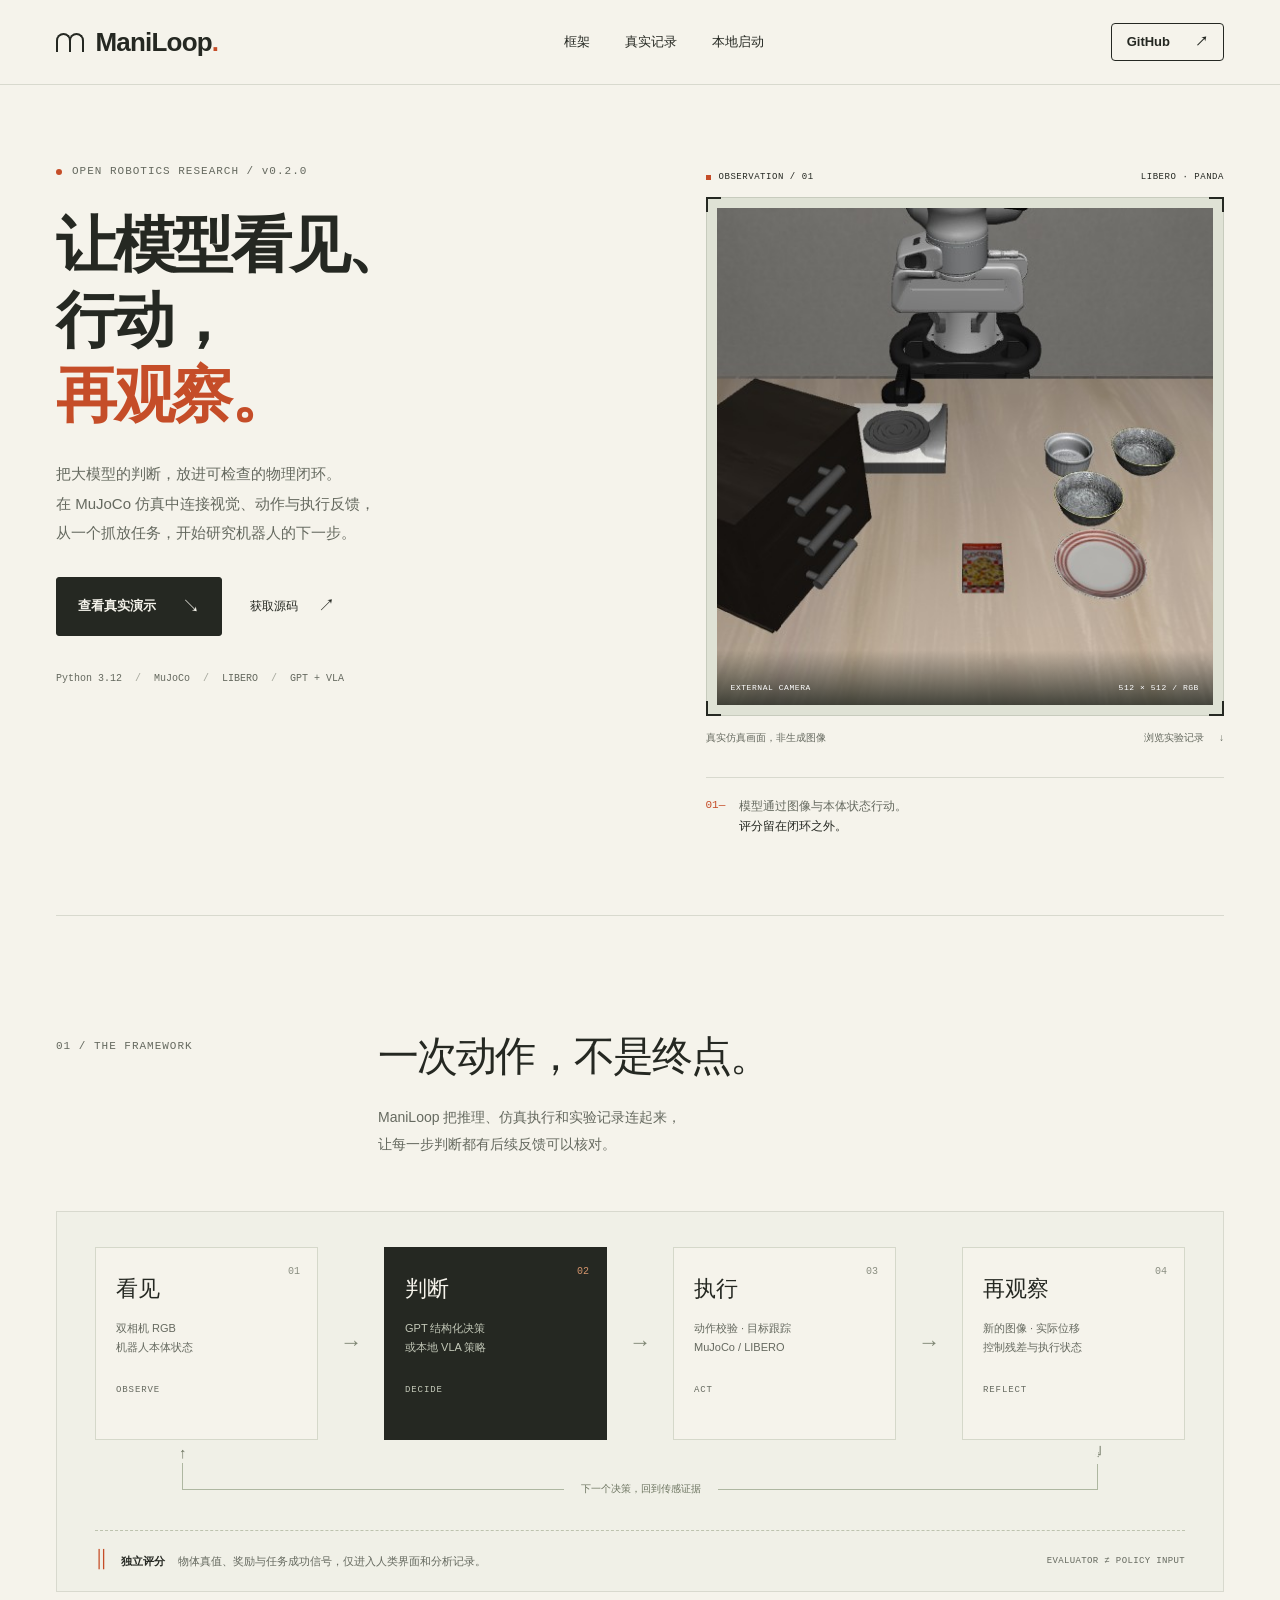
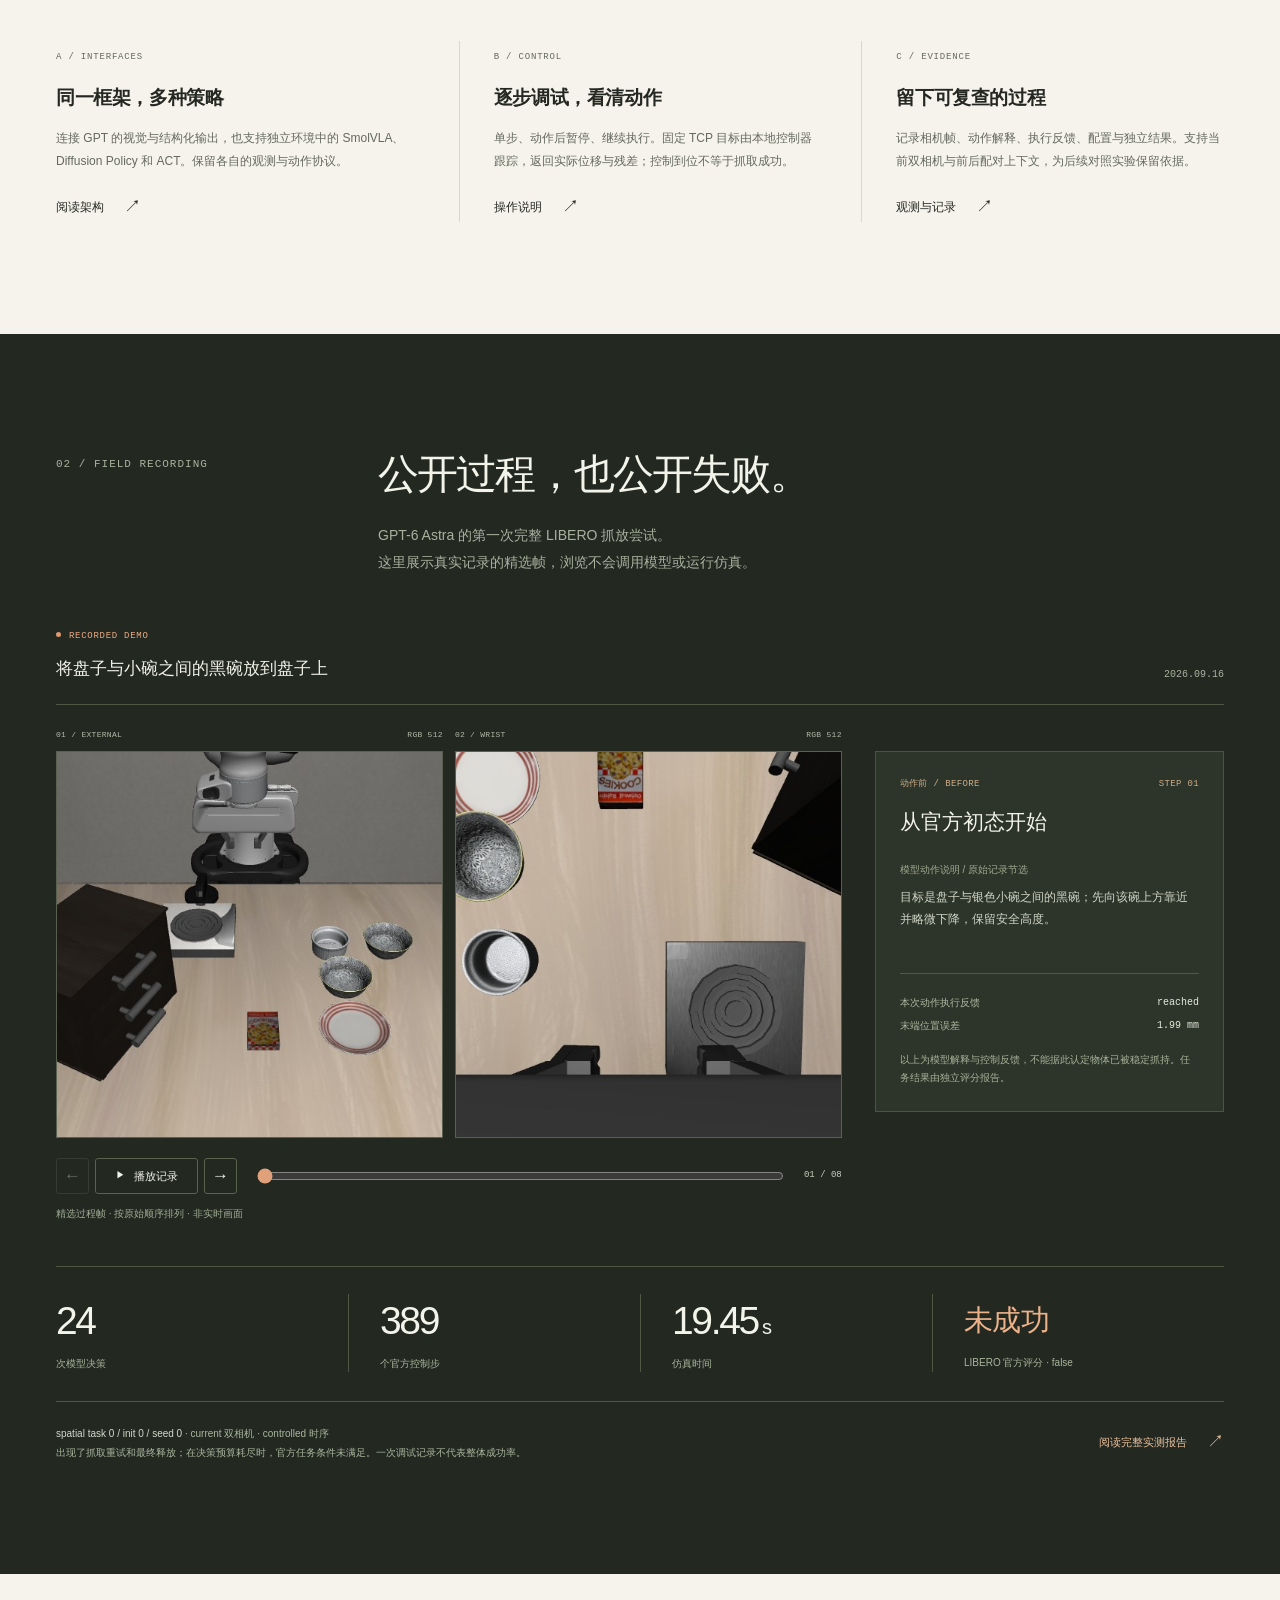
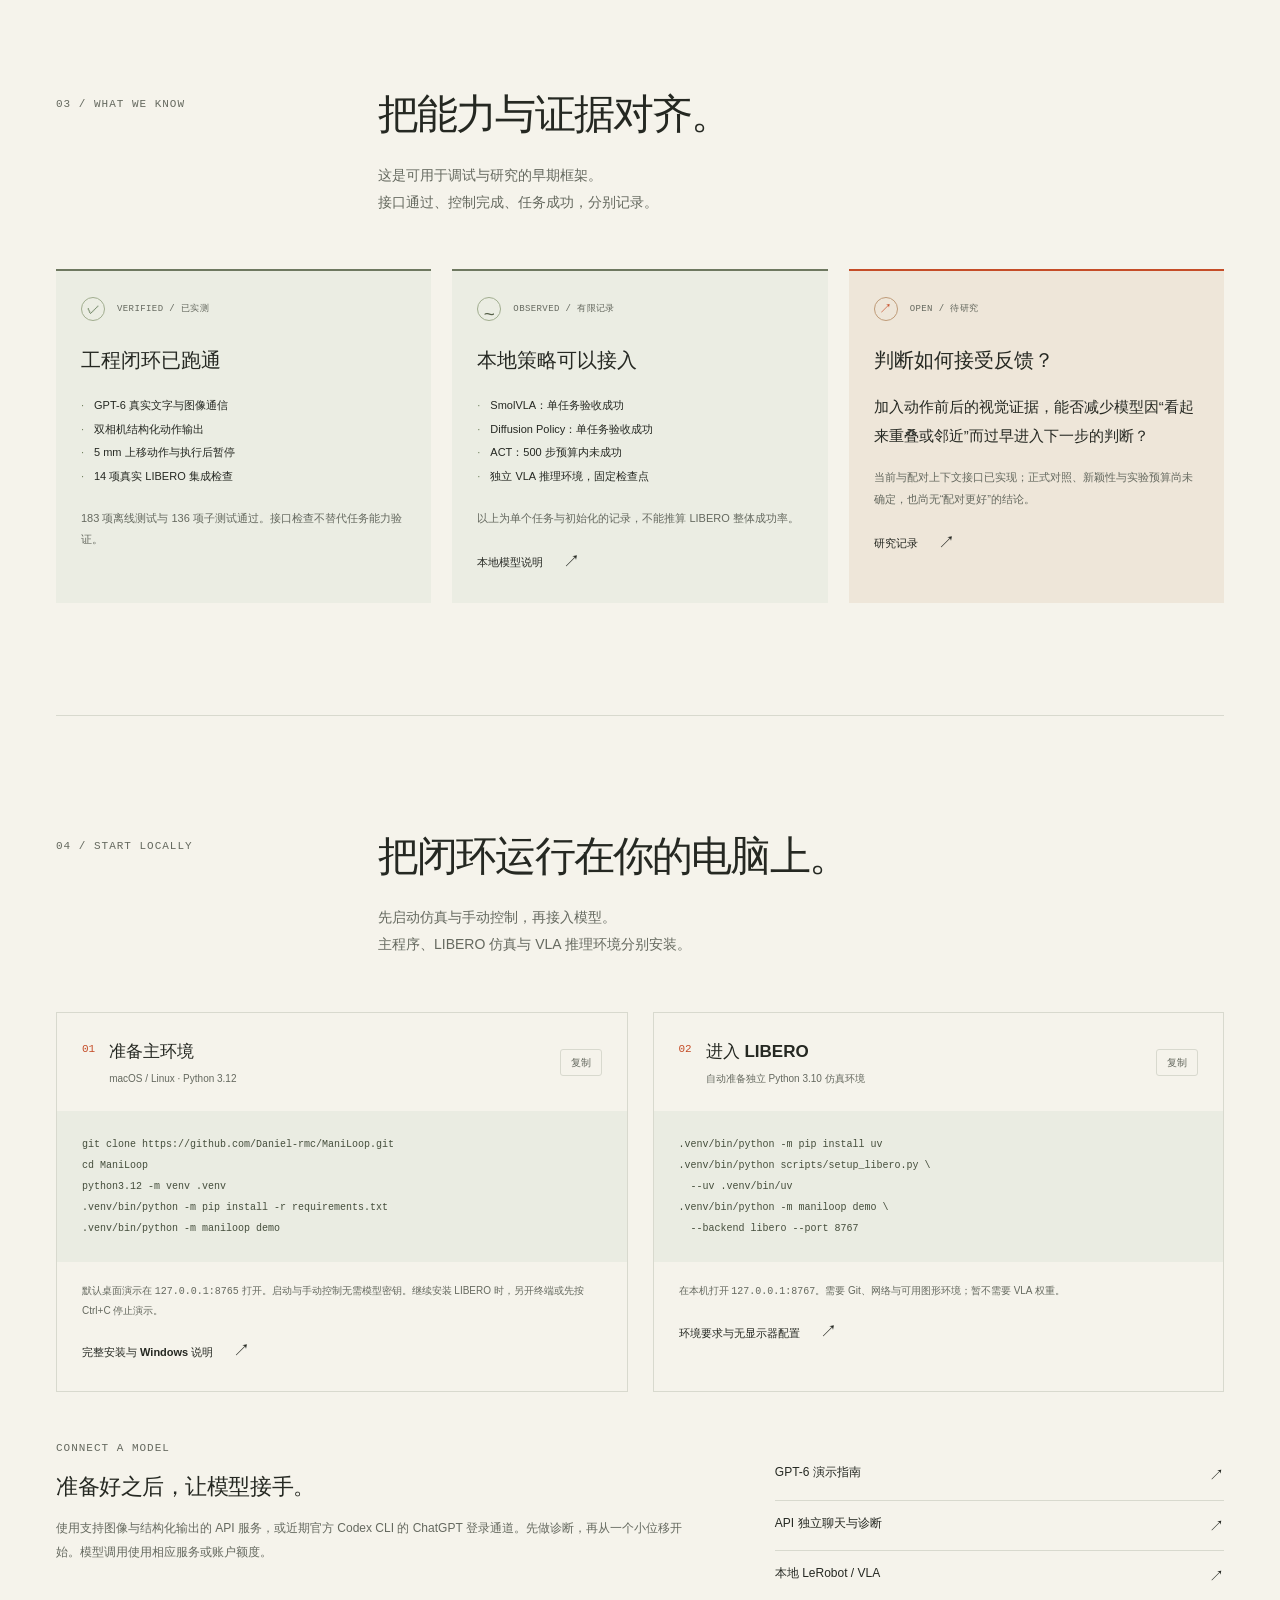
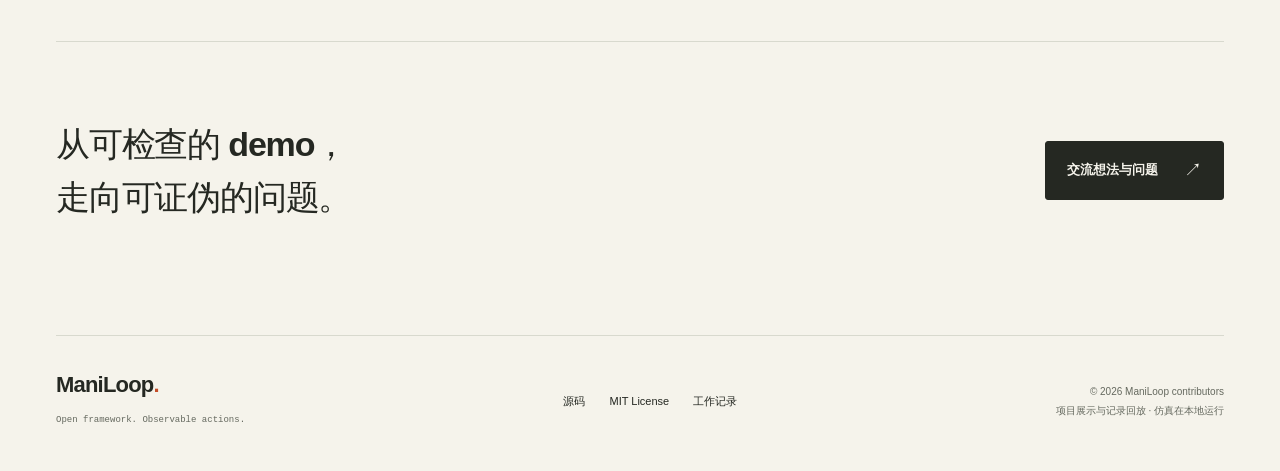
==== site/index.html @ ff218756 "docs: publish ManiLoop project showcase with real demo replay" ====
<!doctype html>
<html lang="zh-CN">
<head>
  <meta charset="utf-8">
  <meta name="viewport" content="width=device-width, initial-scale=1">
  <meta name="theme-color" content="#f5f3eb">
  <meta name="description" content="ManiLoop 是一个开放的机器人仿真研究框架。让 GPT 与本地 VLA 读取相机和本体反馈，在 MuJoCo / LIBERO 中执行动作，保留可回看的实验记录与独立评分。">
  <meta property="og:title" content="ManiLoop — 让模型看见、行动，再观察。">
  <meta property="og:description" content="GPT + VLA · MuJoCo + LIBERO。一个开放、可检查、保留失败记录的机器人操作研究框架。">
  <meta property="og:type" content="website">
  <meta property="og:url" content="https://daniel-rmc.github.io/ManiLoop/">
  <title>ManiLoop — 让模型看见、行动，再观察。</title>
  <link rel="icon" href="assets/favicon.svg" type="image/svg+xml">
  <link rel="stylesheet" href="styles.css">
  <script src="app.js" defer></script>
</head>
<body>
  <a class="skip-link" href="#main">跳至正文</a>
  <header class="site-header">
    <div class="header-inner">
      <a class="wordmark" href="#" aria-label="ManiLoop 首页"><span class="brand-symbol" aria-hidden="true"><i></i><i></i></span>ManiLoop<span class="wordmark-period">.</span></a>
      <nav aria-label="主导航"><a href="#framework">框架</a><a href="#demo">真实记录</a><a href="#start">本地启动</a></nav>
      <a class="header-source" href="https://github.com/Daniel-rmc/ManiLoop">GitHub <span aria-hidden="true">↗</span></a>
    </div>
  </header>
  <main id="main">
    <section class="hero page-width" aria-labelledby="hero-title">
      <div class="hero-copy">
        <div class="eyebrow"><span class="status-dot" aria-hidden="true"></span> OPEN ROBOTICS RESEARCH / v0.2.0</div>
        <h1 id="hero-title">让模型看见、<br>行动，<br><span class="accent">再观察。</span></h1>
        <p class="hero-description">把大模型的判断，放进可检查的物理闭环。<br class="desktop-break">在 MuJoCo 仿真中连接视觉、动作与执行反馈，<br class="desktop-break">从一个抓放任务，开始研究机器人的下一步。</p>
        <div class="hero-actions"><a class="button button-dark" href="#demo">查看真实演示 <span aria-hidden="true">↘</span></a><a class="text-link" href="https://github.com/Daniel-rmc/ManiLoop">获取源码 <span aria-hidden="true">↗</span></a></div>
        <div class="tech-strip" aria-label="技术栈"><span>Python 3.12</span><span>MuJoCo</span><span>LIBERO</span><span>GPT + VLA</span></div>
      </div>
      <div class="hero-visual">
        <div class="visual-heading"><span><span class="square-marker" aria-hidden="true"></span> OBSERVATION / 01</span><span>LIBERO · PANDA</span></div>
        <div class="hero-image-frame">
          <img id="hero-image" src="assets/frames/01-external.jpg" alt="真实 LIBERO 仿真记录：Panda 机械臂与桌面上的碗、盘子" width="512" height="512" fetchpriority="high">
          <span class="image-corner corner-tl" aria-hidden="true"></span><span class="image-corner corner-tr" aria-hidden="true"></span><span class="image-corner corner-bl" aria-hidden="true"></span><span class="image-corner corner-br" aria-hidden="true"></span>
          <div class="image-overlay"><span>EXTERNAL CAMERA</span><span>512 × 512 / RGB</span></div>
        </div>
        <div class="visual-caption"><span>真实仿真画面，非生成图像</span><a href="#demo">浏览实验记录 <span aria-hidden="true">↓</span></a></div>
        <div class="hero-note"><span class="note-index">01—</span><p>模型通过图像与本体状态行动。<br><strong>评分留在闭环之外。</strong></p></div>
      </div>
    </section>
    <section id="framework" class="framework-section page-width section-space" aria-labelledby="framework-title">
      <div class="section-heading"><p class="eyebrow">01 / THE FRAMEWORK</p><div><h2 id="framework-title">一次动作，不是终点。</h2><p class="section-intro">ManiLoop 把推理、仿真执行和实验记录连起来，<br class="desktop-break">让每一步判断都有后续反馈可以核对。</p></div></div>
      <div class="loop-diagram" aria-label="相机与本体状态进入模型，模型返回结构化动作，本地控制器在仿真中执行，再将新的传感反馈送回模型。独立评分仅供人类分析。">
        <div class="loop-main">
          <div class="loop-node"><span class="node-number">01</span><h3>看见</h3><p>双相机 RGB<br>机器人本体状态</p><span class="node-label">OBSERVE</span></div><span class="loop-arrow" aria-hidden="true">→</span>
          <div class="loop-node loop-node-model"><span class="node-number">02</span><h3>判断</h3><p>GPT 结构化决策<br>或本地 VLA 策略</p><span class="node-label">DECIDE</span></div><span class="loop-arrow" aria-hidden="true">→</span>
          <div class="loop-node"><span class="node-number">03</span><h3>执行</h3><p>动作校验 · 目标跟踪<br>MuJoCo / LIBERO</p><span class="node-label">ACT</span></div><span class="loop-arrow" aria-hidden="true">→</span>
          <div class="loop-node"><span class="node-number">04</span><h3>再观察</h3><p>新的图像 · 实际位移<br>控制残差与执行状态</p><span class="node-label">REFLECT</span></div>
        </div>
        <div class="loop-return"><span aria-hidden="true">↑</span><span>下一个决策，回到传感证据</span><span aria-hidden="true">↵</span></div>
        <div class="evaluation-boundary"><span class="boundary-mark" aria-hidden="true">∥</span><strong>独立评分</strong><span>物体真值、奖励与任务成功信号，仅进入人类界面和分析记录。</span><span class="boundary-label">EVALUATOR ≠ POLICY INPUT</span></div>
      </div>
      <div class="feature-grid">
        <article><span class="feature-index">A / INTERFACES</span><h3>同一框架，多种策略</h3><p>连接 GPT 的视觉与结构化输出，也支持独立环境中的 SmolVLA、Diffusion Policy 和 ACT。保留各自的观测与动作协议。</p><a class="text-link" href="https://github.com/Daniel-rmc/ManiLoop/blob/main/docs/ARCHITECTURE.md">阅读架构 <span aria-hidden="true">↗</span></a></article>
        <article><span class="feature-index">B / CONTROL</span><h3>逐步调试，看清动作</h3><p>单步、动作后暂停、继续执行。固定 TCP 目标由本地控制器跟踪，返回实际位移与残差；控制到位不等于抓取成功。</p><a class="text-link" href="https://github.com/Daniel-rmc/ManiLoop/blob/main/docs/GPT6_DEMO.md">操作说明 <span aria-hidden="true">↗</span></a></article>
        <article><span class="feature-index">C / EVIDENCE</span><h3>留下可复查的过程</h3><p>记录相机帧、动作解释、执行反馈、配置与独立结果。支持当前双相机与前后配对上下文，为后续对照实验保留依据。</p><a class="text-link" href="https://github.com/Daniel-rmc/ManiLoop/blob/main/docs/GPT6_DEMO.md#两种视觉上下文">观测与记录 <span aria-hidden="true">↗</span></a></article>
      </div>
    </section>
    <section id="demo" class="demo-section section-space" aria-labelledby="demo-title">
      <div class="page-width">
        <div class="section-heading"><p class="eyebrow">02 / FIELD RECORDING</p><div><h2 id="demo-title">公开过程，也公开失败。</h2><p class="section-intro">GPT-6 Astra 的第一次完整 LIBERO 抓放尝试。<br class="desktop-break">这里展示真实记录的精选帧，浏览不会调用模型或运行仿真。</p></div></div>
        <div class="record-heading"><div><span class="record-tag">RECORDED DEMO</span><h3 id="record-task">把盘子与小碗之间的黑碗放到盘子上</h3></div><span class="record-date">2026.09.16</span></div>
        <div class="record-layout">
          <div class="record-media">
            <div class="camera-grid">
              <figure><div class="camera-label"><span>01 / EXTERNAL</span><span>RGB 512</span></div><img id="external-frame" src="assets/frames/01-external.jpg" alt="精选记录：外部相机画面" width="512" height="512" loading="lazy"></figure>
              <figure><div class="camera-label"><span>02 / WRIST</span><span>RGB 512</span></div><img id="wrist-frame" src="assets/frames/01-wrist.jpg" alt="精选记录：腕部相机画面" width="512" height="512" loading="lazy"></figure>
            </div>
            <div class="playback-controls" id="playback-controls" hidden>
              <div class="playback-buttons"><button type="button" id="previous-frame" class="icon-button" aria-label="上一帧" title="上一帧">←</button><button type="button" id="play-toggle" class="play-button" aria-label="播放精选记录" aria-pressed="false"><span id="play-icon" aria-hidden="true">▶</span><span id="play-label">播放记录</span></button><button type="button" id="next-frame" class="icon-button" aria-label="下一帧" title="下一帧">→</button></div>
              <label class="visually-hidden" for="frame-slider">选择记录帧</label><input type="range" id="frame-slider" min="0" max="0" value="0" step="1" aria-valuetext="精选帧 1"><span class="frame-counter" id="frame-counter">01 / 08</span>
            </div>
            <p class="playback-note" id="playback-note">精选过程帧 · 按原始顺序排列 · 非实时画面</p>
            <noscript><p class="playback-note">启用 JavaScript 可逐帧浏览。完整结果也可在下方的实测报告中阅读。</p></noscript>
          </div>
          <aside class="record-detail" aria-label="当前记录说明">
            <div class="record-step-line"><span id="frame-stage">OBSERVATION</span><span id="frame-step">STEP 01</span></div>
            <h4 id="frame-title">从观察开始</h4>
            <p class="detail-label">模型动作说明 / 原始记录节选</p><p class="frame-explanation" id="frame-explanation">正在载入公开的演示记录。</p>
            <div class="feedback-block"><div><span>本次动作执行反馈</span><strong id="frame-status">—</strong></div><div><span>末端位置误差</span><strong id="frame-error">—</strong></div></div>
            <p class="detail-caveat">以上为模型解释与控制反馈，不能据此认定物体已被稳定抓持。任务结果由独立评分报告。</p>
          </aside>
        </div>
        <div class="run-metrics" aria-label="这一次运行的独立结果"><div><strong>24</strong><span>次模型决策</span></div><div><strong>389</strong><span>个官方控制步</span></div><div><strong>19.45<small>s</small></strong><span>仿真时间</span></div><div class="metric-result"><strong>未成功</strong><span>LIBERO 官方评分 · false</span></div></div>
        <div class="result-context"><p><strong>spatial task 0 / init 0 / seed 0</strong> · current 双相机 · controlled 时序<br>出现了抓取重试和最终释放；在决策预算耗尽时，官方任务条件未满足。一次调试记录不代表整体成功率。</p><a class="text-link" href="https://github.com/Daniel-rmc/ManiLoop/blob/main/docs/research/2026-09-16-gpt6-demo-first-run.md">阅读完整实测报告 <span aria-hidden="true">↗</span></a></div>
      </div>
    </section>
    <section class="evidence-section page-width section-space" aria-labelledby="evidence-title">
      <div class="section-heading"><p class="eyebrow">03 / WHAT WE KNOW</p><div><h2 id="evidence-title">把能力与证据对齐。</h2><p class="section-intro">这是可用于调试与研究的早期框架。<br class="desktop-break">接口通过、控制完成、任务成功，分别记录。</p></div></div>
      <div class="evidence-grid">
        <article class="evidence-card"><div class="evidence-top"><span class="evidence-mark" aria-hidden="true">✓</span><span class="eyebrow">VERIFIED / 已实测</span></div><h3>工程闭环已跑通</h3><ul><li>GPT-6 真实文字与图像通信</li><li>双相机结构化动作输出</li><li>5 mm 上移动作与执行后暂停</li><li>14 项真实 LIBERO 集成检查</li></ul><p>183 项离线测试与 136 项子测试通过。接口检查不替代任务能力验证。</p></article>
        <article class="evidence-card"><div class="evidence-top"><span class="evidence-mark evidence-mark-neutral" aria-hidden="true">~</span><span class="eyebrow">OBSERVED / 有限记录</span></div><h3>本地策略可以接入</h3><ul><li>SmolVLA：单任务验收成功</li><li>Diffusion Policy：单任务验收成功</li><li>ACT：500 步预算内未成功</li><li>独立 VLA 推理环境，固定检查点</li></ul><p>以上为单个任务与初始化的记录，不能推算 LIBERO 整体成功率。</p><a class="text-link" href="https://github.com/Daniel-rmc/ManiLoop/blob/main/docs/VLA.md">本地模型说明 <span aria-hidden="true">↗</span></a></article>
        <article class="evidence-card evidence-card-open"><div class="evidence-top"><span class="evidence-mark evidence-mark-open" aria-hidden="true">↗</span><span class="eyebrow">OPEN / 待研究</span></div><h3>判断如何接受反馈？</h3><p class="research-question">加入动作前后的视觉证据，能否减少模型因“看起来重叠或邻近”而过早进入下一步的判断？</p><p>当前与配对上下文接口已实现；正式对照、新颖性与实验预算尚未确定，也尚无“配对更好”的结论。</p><a class="text-link" href="https://github.com/Daniel-rmc/ManiLoop/blob/main/docs/research/README.md">研究记录 <span aria-hidden="true">↗</span></a></article>
      </div>
    </section>
    <section id="start" class="start-section page-width section-space" aria-labelledby="start-title">
      <div class="section-heading"><p class="eyebrow">04 / START LOCALLY</p><div><h2 id="start-title">把闭环运行在你的电脑上。</h2><p class="section-intro">先启动仿真与手动控制，再接入模型。<br class="desktop-break">主程序、LIBERO 仿真与 VLA 推理环境分别安装。</p></div></div>
      <div class="install-grid">
        <article class="install-card"><div class="install-heading"><span class="install-number">01</span><div><h3>准备主环境</h3><p>macOS / Linux · Python 3.12</p></div><button class="copy-button" type="button" data-copy="install-main" aria-label="复制主环境安装命令">复制</button></div><pre><code id="install-main">git clone https://github.com/Daniel-rmc/ManiLoop.git
cd ManiLoop
python3.12 -m venv .venv
.venv/bin/python -m pip install -r requirements.txt
.venv/bin/python -m maniloop demo</code></pre><p class="install-note">默认桌面演示在 <code>127.0.0.1:8765</code> 打开。启动与手动控制无需模型密钥。继续安装 LIBERO 时，另开终端或先按 Ctrl+C 停止演示。</p><a class="text-link" href="https://github.com/Daniel-rmc/ManiLoop#2-从零启动">完整安装与 Windows 说明 <span aria-hidden="true">↗</span></a></article>
        <article class="install-card"><div class="install-heading"><span class="install-number">02</span><div><h3>进入 LIBERO</h3><p>自动准备独立 Python 3.10 仿真环境</p></div><button class="copy-button" type="button" data-copy="install-libero" aria-label="复制 LIBERO 安装命令">复制</button></div><pre><code id="install-libero">.venv/bin/python -m pip install uv
.venv/bin/python scripts/setup_libero.py \
  --uv .venv/bin/uv
.venv/bin/python -m maniloop demo \
  --backend libero --port 8767</code></pre><p class="install-note">在本机打开 <code>127.0.0.1:8767</code>。需要 Git、网络与可用图形环境；暂不需要 VLA 权重。</p><a class="text-link" href="https://github.com/Daniel-rmc/ManiLoop/blob/main/docs/LIBERO.md">环境要求与无显示器配置 <span aria-hidden="true">↗</span></a></article>
      </div>
      <div class="model-start"><div class="model-start-copy"><span class="eyebrow">CONNECT A MODEL</span><h3>准备好之后，让模型接手。</h3><p>使用支持图像与结构化输出的 API 服务，或近期官方 Codex CLI 的 ChatGPT 登录通道。先做诊断，再从一个小位移开始。模型调用使用相应服务或账户额度。</p></div><div class="model-start-links"><a href="https://github.com/Daniel-rmc/ManiLoop/blob/main/docs/GPT6_DEMO.md">GPT-6 演示指南 <span aria-hidden="true">↗</span></a><a href="https://github.com/Daniel-rmc/ManiLoop/blob/main/docs/API_CHAT.md">API 独立聊天与诊断 <span aria-hidden="true">↗</span></a><a href="https://github.com/Daniel-rmc/ManiLoop/blob/main/docs/VLA.md">本地 LeRobot / VLA <span aria-hidden="true">↗</span></a></div></div>
      <div class="project-invitation"><p>从可检查的 demo，<br>走向可证伪的问题。</p><a class="button button-dark" href="https://github.com/Daniel-rmc/ManiLoop/issues">交流想法与问题 <span aria-hidden="true">↗</span></a></div>
    </section>
  </main>
  <footer class="site-footer page-width"><div><a class="wordmark" href="#">ManiLoop<span class="wordmark-period">.</span></a><p>Open framework. Observable actions.</p></div><div class="footer-links"><a href="https://github.com/Daniel-rmc/ManiLoop">源码</a><a href="https://github.com/Daniel-rmc/ManiLoop/blob/main/LICENSE">MIT License</a><a href="https://github.com/Daniel-rmc/ManiLoop/blob/main/docs/worknotes/worknote.md">工作记录</a></div><p class="footer-note">© 2026 ManiLoop contributors<br>项目展示与记录回放 · 仿真在本地运行</p></footer>
  <div id="copy-status" class="visually-hidden" role="status" aria-live="polite"></div>
</body>
</html>
---- site/styles.css ----
:root {
  --paper: #f5f3eb;
  --ink: #252822;
  --muted: #65695f;
  --line: #d8d9ce;
  --accent: #c54d28;
  --soft: #ebece2;
  --dark: #232821;
  --light-ink: #f2f3e9;
  --mono: "SFMono-Regular", Consolas, "Liberation Mono", monospace;
}
* { box-sizing: border-box; }
html { scroll-behavior: smooth; scroll-padding-top: 105px; }
body { margin: 0; background: var(--paper); color: var(--ink); font: 15px/1.7 -apple-system, BlinkMacSystemFont, "Segoe UI", "PingFang SC", "Hiragino Sans GB", "Microsoft YaHei", sans-serif; -webkit-font-smoothing: antialiased; }
button, input { font: inherit; }
button, a { -webkit-tap-highlight-color: transparent; }
button { cursor: pointer; }
a { color: inherit; text-decoration: none; }
a:hover { color: var(--accent); }
button:focus-visible, a:focus-visible, input:focus-visible { outline: 3px solid var(--accent); outline-offset: 5px; }
::selection { background: #f1b693; color: #242722; }
h1, h2, h3, h4, p, figure { margin: 0; }
button[disabled] { cursor: default; opacity: .35; }
[hidden] { display: none !important; }
.page-width { width: min(1280px, calc(100% - 112px)); margin-inline: auto; }
.section-space { padding-block: 112px; }
.eyebrow { display: flex; align-items: center; gap: 10px; font: 11px/1.6 var(--mono); letter-spacing: .09em; color: var(--muted); }
.accent { color: var(--accent); }
.visually-hidden { position: absolute; width: 1px; height: 1px; padding: 0; margin: -1px; overflow: hidden; clip-path: inset(50%); white-space: nowrap; border: 0; }
.skip-link { position: fixed; z-index: 50; left: 20px; top: -80px; padding: 10px 20px; background: var(--ink); color: white; }
.skip-link:focus { top: 10px; }
.site-header { position: sticky; top: 0; z-index: 10; background: rgba(245, 243, 235, .96); border-bottom: 1px solid var(--line); backdrop-filter: blur(15px); }
.header-inner { width: min(1440px, calc(100% - 112px)); height: 84px; margin: auto; display: flex; align-items: center; justify-content: space-between; gap: 24px; }
.wordmark { display: inline-flex; align-items: center; font-size: 26px; line-height: 1; font-weight: 760; letter-spacing: -.8px; }
.wordmark-period { color: var(--accent); }
.brand-symbol { display: inline-flex; margin-right: 12px; align-items: center; }
.brand-symbol i { display: block; height: 19px; width: 15px; border: 2.5px solid var(--ink); border-bottom: 0; border-radius: 8px 8px 0 0; }
.brand-symbol i + i { margin-left: -2.5px; }
.site-header nav { display: flex; align-items: center; gap: 35px; font-size: 13px; }
.header-source { display: inline-flex; align-items: center; gap: 25px; font-size: 13px; font-weight: 650; border: 1px solid var(--ink); border-radius: 4px; padding: 7px 15px; }
.header-source:hover { background: var(--ink); color: var(--paper); }
.hero { display: grid; grid-template-columns: 1.05fr 1fr; column-gap: 9%; padding-top: 78px; padding-bottom: 78px; align-items: start; min-height: 740px; }
.status-dot { width: 6px; height: 6px; background: var(--accent); border-radius: 50%; flex: 0 0 auto; }
.hero h1 { font-size: clamp(46px, 4.8vw, 71px); line-height: 1.22; letter-spacing: -.045em; font-weight: 630; margin: 27px 0 27px; }
.hero-description { color: var(--muted); font-size: 15px; line-height: 1.95; }
.hero-actions { display: flex; align-items: center; gap: 28px; margin-top: 30px; }
.button { display: inline-flex; justify-content: space-between; align-items: center; gap: 26px; padding: 13px 21px; border-radius: 3px; font-size: 13px; font-weight: 600; transition: background .18s, color .18s, transform .18s; }
.button-dark { color: var(--paper); background: var(--ink); border: 1px solid var(--ink); }
.button-dark:hover { color: var(--paper); background: var(--accent); border-color: var(--accent); transform: translateY(-2px); }
.button span { font-size: 18px; font-weight: 400; }
.text-link { display: inline-flex; align-items: center; gap: 20px; font-size: 12px; line-height: 1.7; font-weight: 580; }
.text-link span { font-size: 17px; }
.tech-strip { display: flex; flex-wrap: wrap; column-gap: 13px; row-gap: 8px; margin-top: 34px; font: 10px/1.8 var(--mono); color: var(--muted); }
.tech-strip span + span::before { content: "/"; margin-right: 13px; color: #a4a79b; }
.hero-visual { padding-top: 7px; position: relative; }
.visual-heading { display: flex; justify-content: space-between; gap: 15px; font: 9px/1.6 var(--mono); letter-spacing: .06em; margin-bottom: 13px; }
.visual-heading > span:first-child { display: inline-flex; align-items: center; gap: 8px; }
.square-marker { width: 5px; height: 5px; background: var(--accent); display: inline-block; }
.hero-image-frame { position: relative; padding: 10px; background: #dfe2d5; border: 1px solid #c7cbbd; }
.hero-image-frame > img { display: block; width: 100%; height: auto; aspect-ratio: 1; object-fit: cover; background: #dfe2d5; }
.image-overlay { position: absolute; bottom: 10px; left: 10px; right: 10px; padding: 31px 14px 10px; display: flex; justify-content: space-between; color: white; background: linear-gradient(transparent, rgba(24, 30, 24, .75)); font: 8px/1.7 var(--mono); letter-spacing: .07em; }
.image-corner { position: absolute; width: 15px; height: 15px; border-color: var(--ink); border-style: solid; z-index: 1; }
.corner-tl { top: -1px; left: -1px; border-width: 2px 0 0 2px; }
.corner-tr { top: -1px; right: -1px; border-width: 2px 2px 0 0; }
.corner-bl { bottom: -1px; left: -1px; border-width: 0 0 2px 2px; }
.corner-br { bottom: -1px; right: -1px; border-width: 0 2px 2px 0; }
.visual-caption { display: flex; justify-content: space-between; gap: 12px; margin-top: 13px; color: var(--muted); font-size: 10px; }
.visual-caption a { display: inline-flex; gap: 15px; }
.hero-note { display: flex; align-items: start; gap: 14px; margin-top: 31px; padding-top: 18px; border-top: 1px solid var(--line); font-size: 12px; color: var(--muted); }
.note-index { font: 11px/1.8 var(--mono); color: var(--accent); }
.hero-note strong { font-weight: 500; color: var(--ink); }
.framework-section { border-top: 1px solid var(--line); }
.section-heading { display: grid; grid-template-columns: 1fr 3fr; gap: 40px; align-items: start; margin-bottom: 54px; }
.section-heading > .eyebrow { padding-top: 10px; }
.section-heading h2 { font-size: clamp(28px, 3.2vw, 43px); line-height: 1.4; font-weight: 590; letter-spacing: -.045em; }
.section-intro { color: var(--muted); font-size: 14px; line-height: 1.9; margin-top: 19px; }
.loop-diagram { border: 1px solid var(--line); padding: 35px 38px 0; background: #f0f0e7; }
.loop-main { display: grid; grid-template-columns: 1fr 36px 1fr 36px 1fr 36px 1fr; align-items: center; gap: 15px; }
.loop-node { position: relative; min-height: 193px; padding: 22px 20px 19px; border: 1px solid #d5d8ca; background: var(--paper); }
.node-number { position: absolute; top: 18px; right: 17px; color: #8a8e81; font: 10px var(--mono); }
.loop-node h3 { font-size: 22px; font-weight: 590; margin-bottom: 11px; }
.loop-node p { font-size: 11px; line-height: 1.8; color: var(--muted); }
.node-label { display: block; font: 9px/1.8 var(--mono); letter-spacing: .1em; margin-top: 24px; color: var(--muted); }
.loop-node-model { background: var(--ink); border-color: var(--ink); color: var(--paper); }
.loop-node-model p, .loop-node-model .node-label { color: #c4c9b9; }
.loop-node-model .node-number { color: #d3946c; }
.loop-arrow { font: 22px var(--mono); color: #7f8774; text-align: center; }
.loop-return { height: 50px; margin: 0 8%; display: flex; justify-content: space-between; align-items: center; color: #6a725e; font-size: 10px; border: 1px solid #aeb7a1; border-top: none; position: relative; }
.loop-return::before, .loop-return::after { content: ""; background: #f0f0e7; position: absolute; top: 0; width: 2px; height: 16px; }
.loop-return::before { left: -1px; }
.loop-return::after { right: -1px; }
.loop-return span:first-child, .loop-return span:last-child { position: relative; top: -10px; background: #f0f0e7; font: 15px var(--mono); }
.loop-return span:first-child { left: -5px; }
.loop-return span:last-child { right: -6px; }
.loop-return span:nth-child(2) { position: relative; top: 24px; background: #f0f0e7; padding: 0 17px; }
.evaluation-boundary { display: flex; align-items: center; flex-wrap: wrap; gap: 9px 13px; margin-top: 40px; padding: 19px 0; border-top: 1px dashed #bdc3af; color: var(--muted); font-size: 11px; }
.evaluation-boundary strong { color: var(--ink); font-weight: 600; }
.boundary-mark { font: 22px/1 var(--mono); color: var(--accent); }
.boundary-label { font: 9px/1.7 var(--mono); margin-left: auto; letter-spacing: .04em; }
.feature-grid { display: grid; grid-template-columns: repeat(3, 1fr); margin-top: 49px; gap: 40px; }
.feature-grid article + article { border-left: 1px solid var(--line); padding-left: 34px; }
.feature-index { font: 9px/1.8 var(--mono); letter-spacing: .09em; color: var(--muted); }
.feature-grid h3 { font-size: 19px; font-weight: 600; letter-spacing: -.02em; margin-top: 15px; }
.feature-grid p { margin: 13px 0 19px; font-size: 12px; color: var(--muted); line-height: 1.95; }
.demo-section { background: var(--dark); color: var(--light-ink); }
.demo-section .section-heading { margin-bottom: 45px; }
.demo-section .eyebrow, .demo-section .section-intro { color: #a9b19e; }
.record-heading { display: flex; justify-content: space-between; align-items: end; gap: 20px; padding-bottom: 20px; border-bottom: 1px solid #505745; margin-bottom: 23px; }
.record-tag { display: inline-block; font: 9px/1.6 var(--mono); letter-spacing: .08em; color: #e9ab86; }
.record-tag::before { content: ""; display: inline-block; height: 5px; width: 5px; border-radius: 50%; background: #df996f; margin-right: 8px; vertical-align: 1px; }
.record-heading h3 { font-size: 17px; font-weight: 520; margin-top: 9px; }
.record-date { font: 10px/1.8 var(--mono); color: #a9b19e; white-space: nowrap; }
.record-layout { display: grid; grid-template-columns: minmax(0, 2.25fr) minmax(230px, 1fr); gap: 33px; }
.camera-grid { display: grid; grid-template-columns: 1fr 1fr; gap: 12px; }
.camera-grid figure { min-width: 0; }
.camera-label { display: flex; justify-content: space-between; gap: 8px; font: 8px/1.7 var(--mono); letter-spacing: .035em; padding-bottom: 10px; color: #b2b9a8; }
.camera-grid img { display: block; width: 100%; height: auto; aspect-ratio: 1; object-fit: cover; background: #393f33; border: 1px solid #59604f; }
.playback-controls { display: flex; align-items: center; gap: 18px; margin-top: 20px; }
.playback-buttons { display: flex; align-items: center; gap: 6px; }
.icon-button, .play-button { min-height: 36px; color: var(--light-ink); background: transparent; border: 1px solid #5a6350; border-radius: 3px; }
.icon-button { width: 33px; font-size: 17px; }
.play-button { display: flex; gap: 9px; align-items: center; justify-content: center; min-width: 103px; padding: 5px 12px; font-size: 11px; }
#play-icon { font-size: 9px; }
.icon-button:hover:not(:disabled), .play-button:hover { background: #424a38; }
#frame-slider { accent-color: #e0a07a; width: 100%; min-width: 20px; cursor: pointer; height: 20px; }
.frame-counter { white-space: nowrap; color: #cbd0c1; font: 9px/1.7 var(--mono); }
.playback-note { font-size: 10px; color: #a3ad96; margin-top: 11px; }
.record-detail { margin-top: 23px; padding: 24px; background: #2d3429; border: 1px solid #4b5441; align-self: start; min-height: 333px; }
.record-step-line { display: flex; align-items: center; justify-content: space-between; gap: 9px; color: #ccad8b; font: 9px/1.8 var(--mono); letter-spacing: .04em; }
.record-detail h4 { margin-top: 14px; font-size: 21px; font-weight: 530; line-height: 1.5; }
.detail-label { margin-top: 24px; font-size: 10px; color: #9faa91; }
.frame-explanation { font-size: 12px; line-height: 1.85; color: #d0d5c7; margin-top: 8px; min-height: 66px; overflow-wrap: anywhere; }
.feedback-block { border-top: 1px solid #505947; padding-top: 14px; margin-top: 21px; }
.feedback-block > div { display: flex; justify-content: space-between; gap: 14px; font-size: 10px; color: #aeb8a1; margin-top: 6px; }
.feedback-block strong { font: 10px/1.7 var(--mono); font-weight: 400; color: #e6eadb; }
.detail-caveat { font-size: 10px; line-height: 1.8; color: #a7b39a; margin-top: 17px; }
.run-metrics { display: grid; grid-template-columns: repeat(4, 1fr); margin-top: 44px; padding: 27px 0 29px; border-top: 1px solid #505745; border-bottom: 1px solid #505745; }
.run-metrics > div { display: flex; flex-direction: column; padding-left: 31px; border-left: 1px solid #505745; }
.run-metrics > div:first-child { border-left: 0; padding-left: 0; }
.run-metrics strong { font-size: 39px; font-weight: 430; letter-spacing: -.06em; line-height: 1.4; font-variant-numeric: tabular-nums; }
.run-metrics small { font-size: 20px; font-weight: 400; margin-left: 4px; }
.run-metrics span { margin-top: 6px; font-size: 10px; color: #abb59d; }
.run-metrics .metric-result strong { font-size: 29px; letter-spacing: -.025em; line-height: 1.85; color: #ecb38b; }
.result-context { display: flex; justify-content: space-between; align-items: center; gap: 32px; margin-top: 22px; }
.result-context p { font-size: 10px; line-height: 1.9; color: #abb69e; }
.result-context strong { color: #d4dacb; font-weight: 450; }
.result-context .text-link { flex: 0 0 auto; color: #e9c09d; font-size: 11px; }
.result-context .text-link:hover { color: white; }
.evidence-grid { display: grid; grid-template-columns: repeat(3, 1fr); gap: 21px; }
.evidence-card { border-top: 2px solid #6e7860; padding: 26px 25px; background: #ebede3; }
.evidence-top { display: flex; align-items: center; gap: 12px; }
.evidence-top .eyebrow { font-size: 9px; letter-spacing: .045em; }
.evidence-mark { display: grid; place-items: center; border: 1px solid #a1ad8f; color: #48643c; border-radius: 50%; width: 24px; height: 24px; font-size: 13px; }
.evidence-mark-neutral { color: #566049; font-size: 19px; }
.evidence-mark-open { border-color: #bf9b78; color: var(--accent); }
.evidence-card h3 { margin-top: 22px; font-size: 20px; font-weight: 580; }
.evidence-card ul { list-style: none; padding: 0; margin: 17px 0 19px; font-size: 11px; line-height: 2.15; }
.evidence-card li { padding-left: 13px; position: relative; }
.evidence-card li::before { content: "·"; position: absolute; left: 0; color: #738261; }
.evidence-card > p { font-size: 11px; line-height: 1.95; color: var(--muted); }
.evidence-card .text-link { margin-top: 19px; font-size: 11px; }
.evidence-card-open { border-top-color: var(--accent); background: #eee6d9; }
.evidence-card .research-question { color: var(--ink); font-size: 15px; line-height: 1.9; margin: 16px 0 17px; }
.start-section { border-top: 1px solid var(--line); }
.install-grid { display: grid; grid-template-columns: repeat(2, minmax(0, 1fr)); gap: 25px; }
.install-card { border: 1px solid var(--line); padding: 25px; min-width: 0; }
.install-heading { display: flex; gap: 14px; align-items: center; }
.install-number { font: 11px var(--mono); color: var(--accent); align-self: start; padding-top: 5px; }
.install-heading h3 { font-size: 17px; font-weight: 570; }
.install-heading p { font-size: 10px; color: var(--muted); margin-top: 4px; }
.copy-button { background: transparent; border: 1px solid var(--line); border-radius: 3px; padding: 4px 10px; font-size: 10px; margin-left: auto; color: var(--muted); flex: 0 0 auto; }
.copy-button:hover { border-color: var(--ink); color: var(--ink); }
.install-card pre { margin: 24px -25px 19px; padding: 23px 25px; background: #eaece2; color: #454e3c; overflow-x: auto; font: 10px/2.1 var(--mono); scrollbar-width: thin; }
.install-card code { font-family: var(--mono); }
.install-note { font-size: 10px; color: var(--muted); line-height: 1.9; }
.install-note code { font-size: 10px; }
.install-card > .text-link { margin-top: 17px; font-size: 11px; }
.model-start { display: grid; grid-template-columns: 1.4fr 1fr; gap: 90px; padding: 36px 0 40px; margin-top: 12px; border-bottom: 1px solid var(--line); }
.model-start h3 { font-size: 22px; font-weight: 550; letter-spacing: -.02em; margin-top: 10px; }
.model-start p { font-size: 12px; line-height: 1.95; color: var(--muted); margin-top: 12px; }
.model-start-links { display: flex; flex-direction: column; padding-top: 10px; }
.model-start-links a { display: flex; justify-content: space-between; gap: 12px; border-bottom: 1px solid var(--line); padding: 12px 0; font-size: 12px; }
.model-start-links a:last-child { border-bottom: none; }
.model-start-links span { font-size: 15px; }
.project-invitation { display: flex; justify-content: space-between; align-items: center; gap: 25px; margin-top: 76px; }
.project-invitation p { font-size: 34px; line-height: 1.55; font-weight: 550; letter-spacing: -.035em; }
.site-footer { padding: 38px 0 42px; border-top: 1px solid var(--line); display: flex; justify-content: space-between; align-items: center; gap: 30px; }
.site-footer .wordmark { font-size: 22px; }
.site-footer p { margin-top: 12px; font: 9px/1.9 var(--mono); color: var(--muted); }
.footer-links { display: flex; align-items: center; gap: 24px; font-size: 11px; }
.site-footer .footer-note { text-align: right; font: 10px/1.9 -apple-system, BlinkMacSystemFont, "Segoe UI", "PingFang SC", sans-serif; margin-top: 0; }
@media (min-width: 1550px) {
  .hero { padding-top: 94px; padding-bottom: 94px; }
  .hero h1 { font-size: 80px; }
  .hero-visual { padding-top: 13px; }
}
@media (max-width: 1100px) {
  .page-width, .header-inner { width: calc(100% - 72px); }
  .hero { column-gap: 6%; min-height: 0; padding-block: 64px; }
  .hero h1 { font-size: 56px; }
  .hero-description { font-size: 13px; }
  .hero-note { margin-top: 22px; }
  .section-space { padding-block: 82px; }
  .section-heading { grid-template-columns: 1fr 2.6fr; gap: 25px; }
  .loop-diagram { padding: 26px 25px 0; }
  .loop-main { grid-template-columns: 1fr 23px 1fr 23px 1fr 23px 1fr; gap: 8px; }
  .loop-node { padding: 20px 14px; min-height: 190px; }
  .loop-node p { font-size: 10px; }
  .node-number { right: 12px; top: 17px; }
  .feature-grid { gap: 25px; }
  .feature-grid article + article { padding-left: 25px; }
  .record-layout { grid-template-columns: minmax(0, 2fr) minmax(220px, 1fr); gap: 22px; }
  .record-detail { padding: 20px; }
  .playback-controls { gap: 10px; }
  .playback-buttons { gap: 4px; }
  .play-button { min-width: 90px; padding-inline: 8px; }
  .icon-button { width: 28px; }
  .evidence-grid { gap: 15px; }
  .evidence-card { padding: 23px 20px; }
  .evidence-top { gap: 8px; }
  .evidence-top .eyebrow { font-size: 8px; }
  .model-start { gap: 50px; }
}
@media (max-width: 800px) {
  html { scroll-padding-top: 90px; }
  .page-width, .header-inner { width: calc(100% - 44px); }
  .header-inner { height: 70px; }
  .wordmark { font-size: 24px; }
  .brand-symbol { margin-right: 9px; }
  .site-header nav { gap: 22px; font-size: 12px; }
  .header-source { padding: 6px 12px; gap: 10px; font-size: 12px; }
  .hero { grid-template-columns: 1fr 1fr; gap: 26px; padding-block: 46px 54px; }
  .hero h1 { font-size: 43px; }
  .hero .eyebrow { font-size: 9px; letter-spacing: .02em; gap: 7px; }
  .hero-description { font-size: 12px; }
  .hero-actions { gap: 19px; margin-top: 24px; flex-wrap: wrap; }
  .button { padding: 11px 16px; gap: 18px; font-size: 12px; }
  .hero .text-link { font-size: 11px; }
  .tech-strip { font-size: 9px; column-gap: 8px; margin-top: 23px; }
  .tech-strip span + span::before { margin-right: 8px; }
  .hero-visual { padding-top: 4px; }
  .visual-heading { font-size: 8px; gap: 5px; }
  .visual-heading > span:last-child { display: none; }
  .visual-caption { font-size: 9px; flex-wrap: wrap; }
  .hero-note { font-size: 10px; gap: 9px; margin-top: 18px; padding-top: 13px; }
  .image-overlay { font-size: 6px; padding-inline: 9px; }
  .section-space { padding-block: 65px; }
  .section-heading { grid-template-columns: 1fr; gap: 14px; margin-bottom: 36px; }
  .section-heading > .eyebrow { padding-top: 0; }
  .section-heading h2 { font-size: 33px; }
  .section-intro { font-size: 13px; margin-top: 13px; }
  .loop-main { gap: 6px; grid-template-columns: 1fr 17px 1fr 17px 1fr 17px 1fr; }
  .loop-node { padding: 20px 12px; min-height: 178px; }
  .node-number { position: static; display: block; margin-bottom: 8px; }
  .loop-node h3 { font-size: 19px; margin-bottom: 8px; }
  .node-label { font-size: 8px; margin-top: 15px; }
  .loop-arrow { font-size: 17px; }
  .evaluation-boundary { font-size: 10px; }
  .boundary-label { width: 100%; margin-left: 29px; }
  .feature-grid { gap: 20px; }
  .feature-grid article + article { padding-left: 20px; }
  .feature-grid h3 { font-size: 16px; }
  .feature-grid p { font-size: 11px; }
  .record-layout { grid-template-columns: 1fr; gap: 20px; }
  .record-detail { margin-top: 0; min-height: 0; display: grid; grid-template-columns: 1.4fr 1fr; gap: 0 26px; }
  .record-step-line, .record-detail h4, .detail-label, .frame-explanation { grid-column: 1; }
  .detail-label { margin-top: 14px; }
  .frame-explanation { min-height: 0; }
  .feedback-block { grid-column: 2; grid-row: 1 / 4; padding-top: 0; margin-top: 0; border-top: 0; border-left: 1px solid #505947; padding-left: 22px; }
  .detail-caveat { grid-column: 2; grid-row: 4 / 5; margin-top: 8px; border-left: 1px solid #505947; padding-left: 22px; }
  .record-detail h4 { font-size: 20px; margin-top: 8px; }
  .playback-controls { gap: 20px; }
  .result-context { display: block; }
  .result-context .text-link { margin-top: 17px; }
  .evidence-grid { grid-template-columns: 1fr; gap: 19px; }
  .evidence-card { padding: 27px; }
  .evidence-card h3 { margin-top: 16px; }
  .evidence-card > p, .evidence-card ul { font-size: 12px; }
  .evidence-card .research-question { font-size: 16px; }
  .evidence-top .eyebrow { font-size: 10px; }
  .install-grid { grid-template-columns: 1fr; gap: 20px; }
  .install-card pre { font-size: 11px; }
  .install-heading p, .install-note { font-size: 11px; }
  .model-start { gap: 34px; }
  .model-start h3 { font-size: 20px; }
  .model-start p { font-size: 11px; }
  .model-start-links a { font-size: 11px; }
  .project-invitation { margin-top: 56px; }
  .project-invitation p { font-size: 29px; }
  .site-footer { align-items: start; flex-wrap: wrap; gap: 27px; }
  .site-footer .footer-note { text-align: left; width: 100%; }
}
@media (max-width: 560px) {
  .page-width, .header-inner { width: calc(100% - 36px); }
  .header-inner { gap: 15px; height: 66px; }
  .site-header nav { display: none; }
  .hero { grid-template-columns: 1fr; padding-top: 39px; gap: 41px; }
  .hero h1 { font-size: clamp(44px, 11.8vw, 63px); line-height: 1.22; margin-block: 23px; }
  .hero .eyebrow { font-size: 9px; letter-spacing: .04em; }
  .hero-description { font-size: 13px; }
  .hero-actions { margin-top: 26px; }
  .button { padding: 12px 19px; }
  .tech-strip { font-size: 9px; margin-top: 26px; gap: 10px; }
  .tech-strip span + span::before { margin-right: 10px; }
  .hero-visual { padding-top: 0; }
  .visual-heading { font-size: 9px; margin-bottom: 11px; }
  .visual-heading > span:last-child { display: inline; }
  .image-overlay { font-size: 8px; }
  .visual-caption { font-size: 10px; }
  .hero-note { font-size: 12px; margin-top: 22px; padding-top: 17px; }
  .section-space { padding-block: 52px; }
  .section-heading { gap: 15px; margin-bottom: 30px; }
  .section-heading h2 { font-size: 28px; letter-spacing: -.035em; }
  .section-intro { font-size: 12px; }
  .desktop-break { display: none; }
  .loop-diagram { padding: 22px 18px 0; }
  .loop-main { grid-template-columns: 1fr 24px 1fr; gap: 17px 10px; }
  .loop-main .loop-arrow:nth-of-type(2) { display: none; }
  .loop-node { padding: 18px 15px; min-height: 176px; }
  .loop-node p { font-size: 11px; }
  .loop-node:nth-of-type(3) { grid-column: 1; }
  .loop-return { margin-inline: 14px; }
  .loop-return span:nth-child(2) { padding-inline: 11px; font-size: 9px; }
  .evaluation-boundary { margin-top: 34px; gap: 8px 11px; }
  .evaluation-boundary > span:nth-child(3) { width: 100%; }
  .boundary-label { margin-left: 0; font-size: 8px; }
  .feature-grid { grid-template-columns: 1fr; margin-top: 30px; gap: 24px; }
  .feature-grid article + article { border-left: 0; border-top: 1px solid var(--line); padding-left: 0; padding-top: 24px; }
  .feature-grid h3 { font-size: 19px; margin-top: 10px; }
  .feature-grid p { font-size: 12px; margin: 10px 0 14px; }
  .demo-section .section-heading { margin-bottom: 30px; }
  .record-heading { align-items: start; gap: 15px; flex-wrap: wrap; }
  .record-heading h3 { font-size: 16px; }
  .record-date { font-size: 9px; }
  .camera-grid { gap: 8px; }
  .camera-label { font-size: 7px; gap: 4px; }
  .camera-label span:last-child { display: none; }
  .playback-controls { gap: 12px; flex-wrap: wrap; }
  .playback-buttons { gap: 7px; }
  .play-button { min-width: 106px; }
  .icon-button { width: 32px; }
  #frame-slider { order: 3; flex: 1 0 100%; }
  .frame-counter { margin-left: auto; }
  .playback-note { font-size: 9px; }
  .record-detail { display: block; padding: 21px; }
  .record-detail h4 { margin-top: 11px; }
  .frame-explanation { font-size: 12px; }
  .feedback-block { border-left: 0; border-top: 1px solid #505947; padding: 12px 0 0; margin-top: 18px; }
  .detail-caveat { border-left: 0; padding-left: 0; margin-top: 16px; }
  .run-metrics { grid-template-columns: 1fr 1fr; margin-top: 27px; padding-block: 23px; row-gap: 23px; }
  .run-metrics > div { padding-left: 21px; }
  .run-metrics > div:nth-child(3) { border-left: 0; padding-left: 0; }
  .run-metrics strong { font-size: 34px; }
  .run-metrics .metric-result strong { font-size: 26px; }
  .run-metrics span { font-size: 9px; }
  .result-context p { font-size: 10px; }
  .evidence-card { padding: 24px; }
  .install-card { padding: 21px 18px; }
  .install-heading { gap: 10px; }
  .install-heading h3 { font-size: 17px; }
  .install-heading p { font-size: 9px; }
  .copy-button { padding: 4px 8px; font-size: 9px; }
  .install-card pre { margin-inline: -18px; padding: 20px 18px; font-size: 9px; line-height: 2.3; }
  .install-note { font-size: 10px; }
  .model-start { grid-template-columns: 1fr; gap: 16px; margin-top: 0; padding-top: 28px; }
  .model-start p { font-size: 12px; }
  .model-start-links { padding-top: 0; }
  .model-start-links a { font-size: 12px; }
  .project-invitation { display: block; margin-top: 42px; }
  .project-invitation p { font-size: 28px; }
  .project-invitation .button { margin-top: 24px; }
  .site-footer { padding-block: 30px; gap: 22px; }
  .footer-links { flex-wrap: wrap; gap: 21px; }
  .site-footer .footer-note { font-size: 9px; }
}
@media (prefers-reduced-motion: reduce) {
  html { scroll-behavior: auto; }
  *, *::before, *::after { transition-duration: .01ms !important; animation-duration: .01ms !important; }
  .button-dark:hover { transform: none; }
}
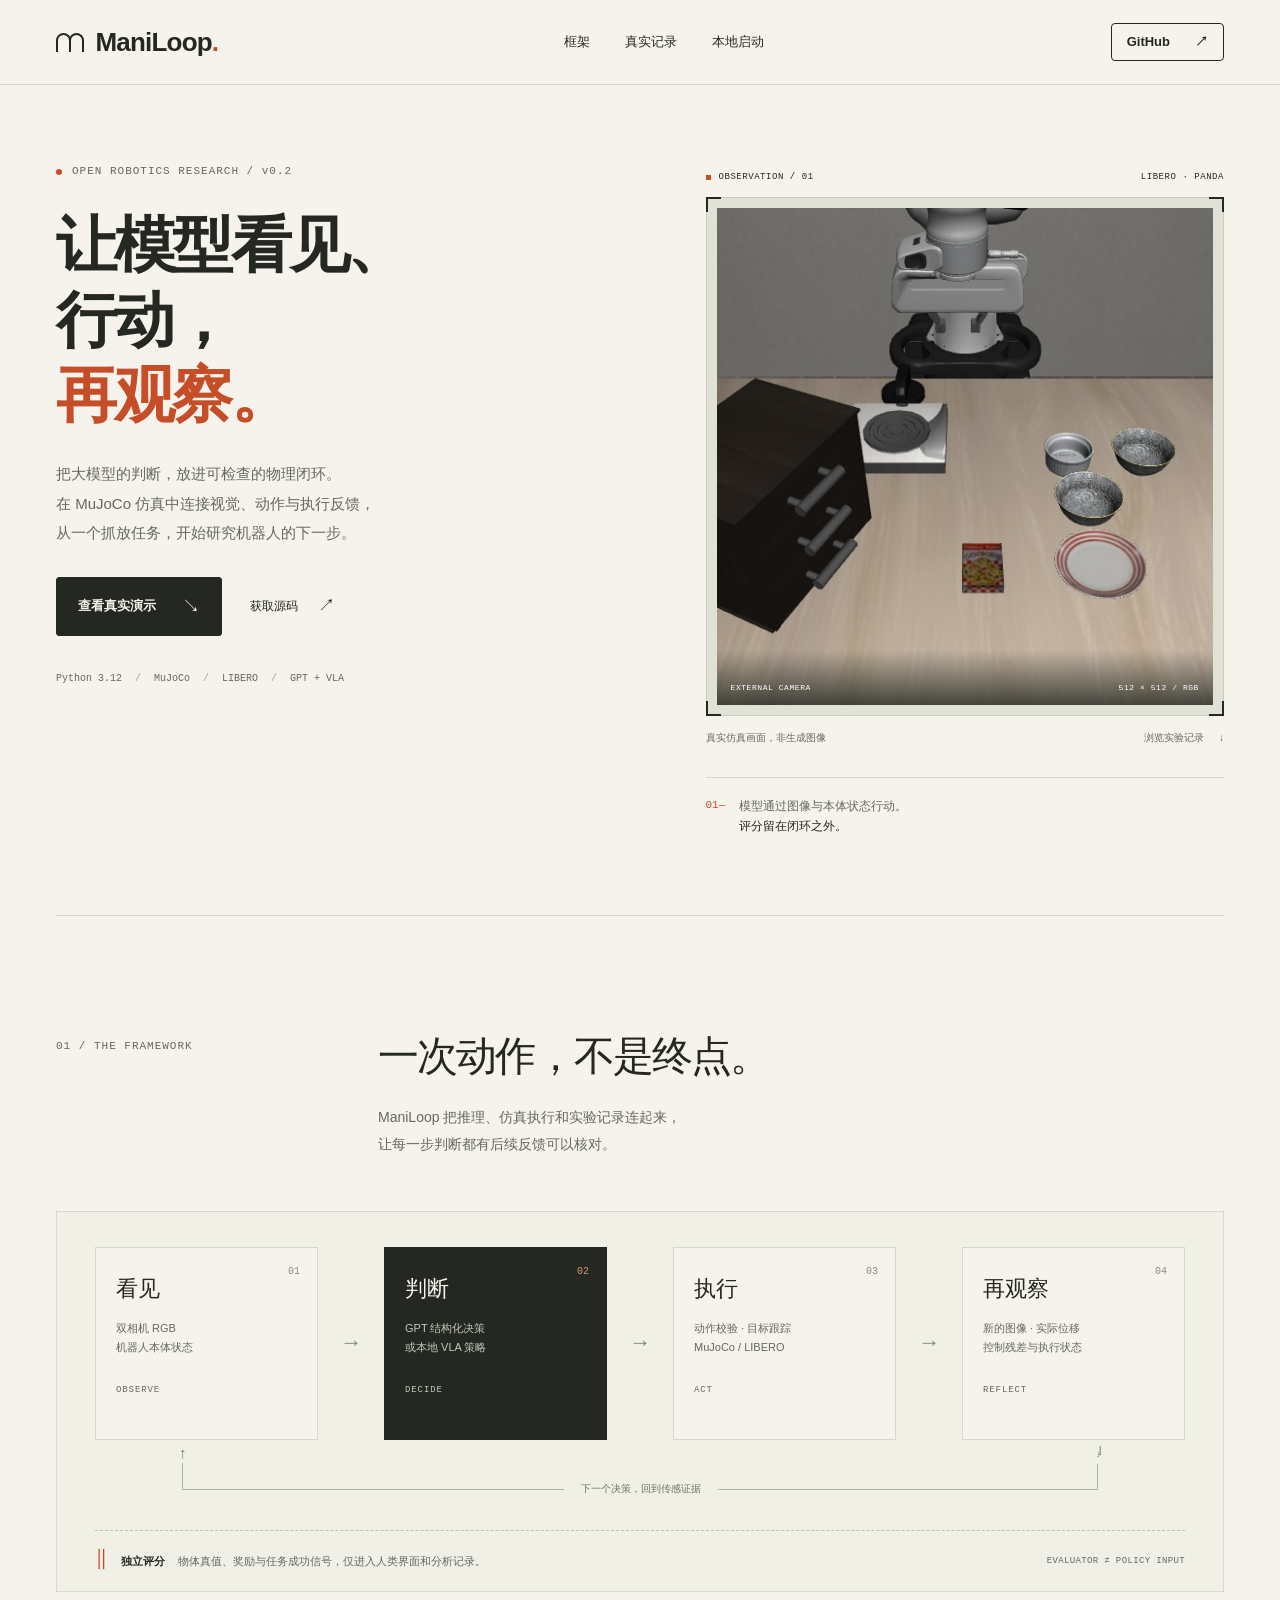
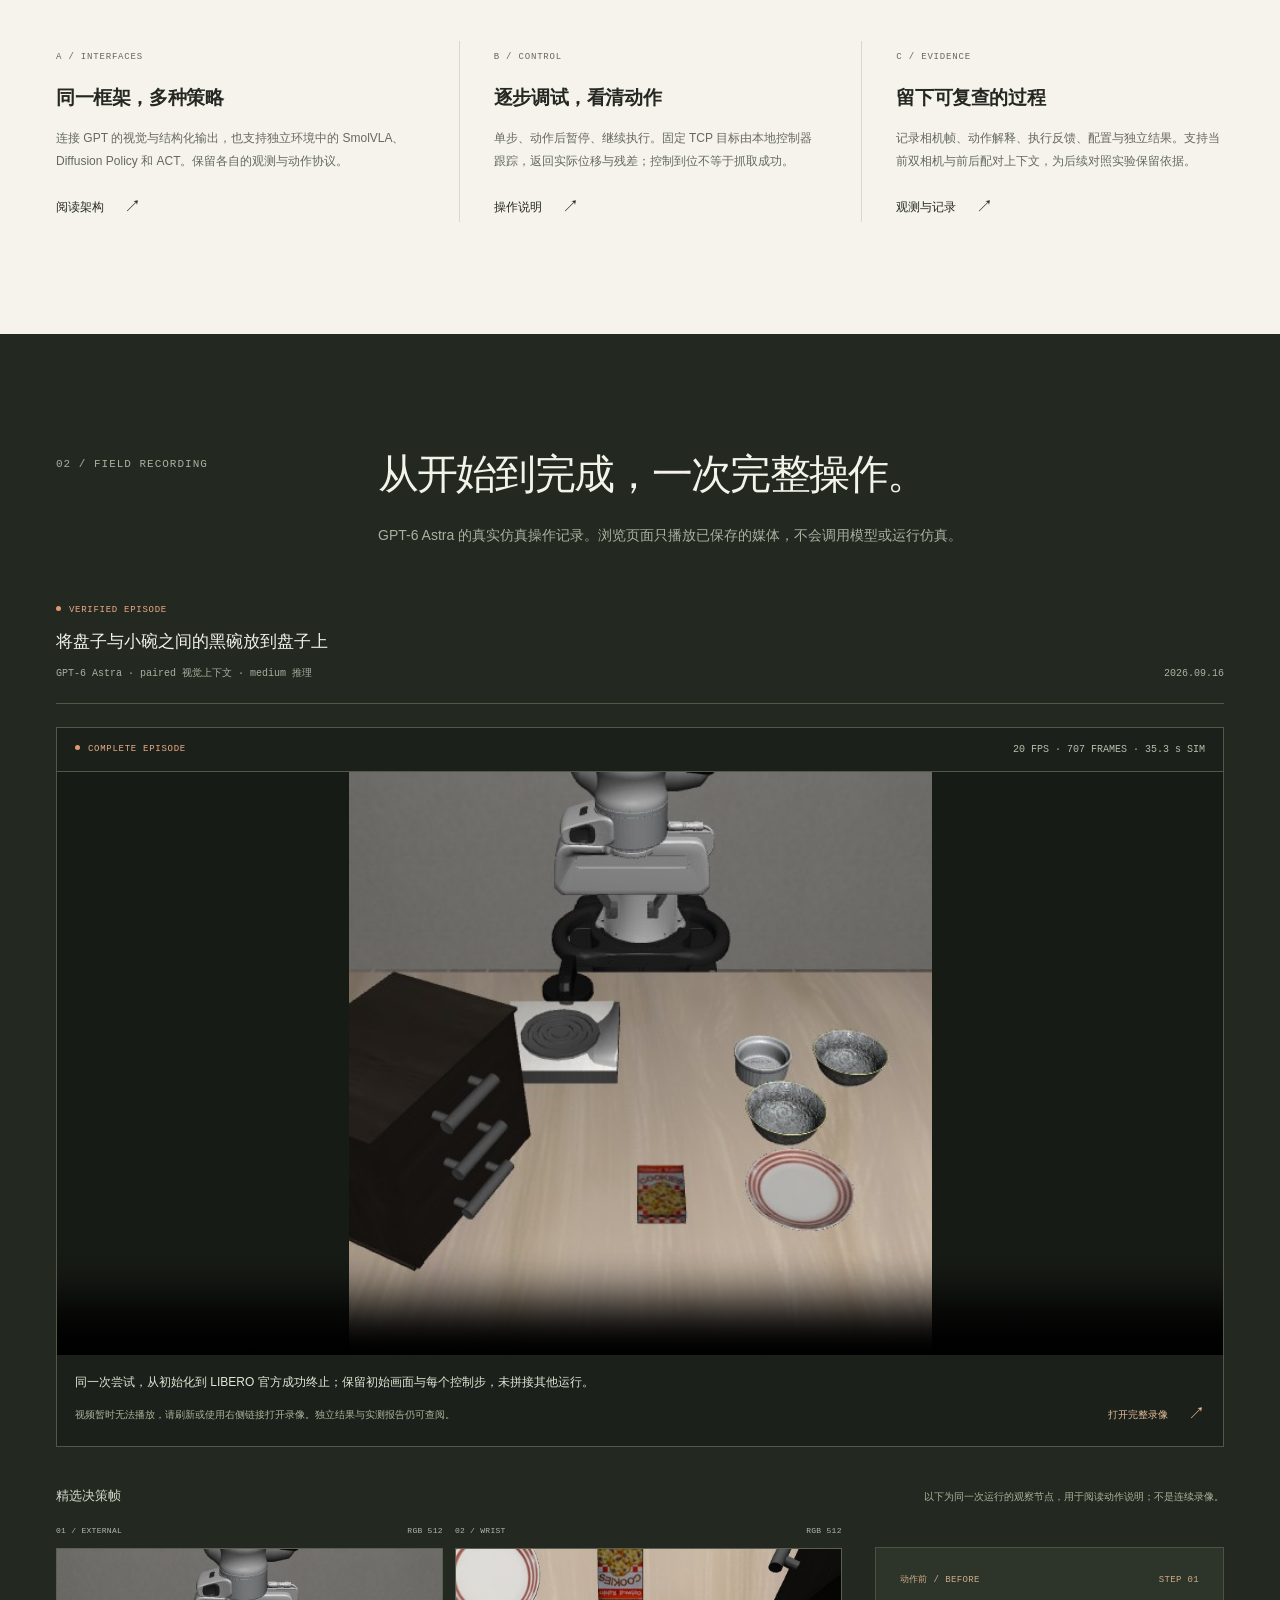
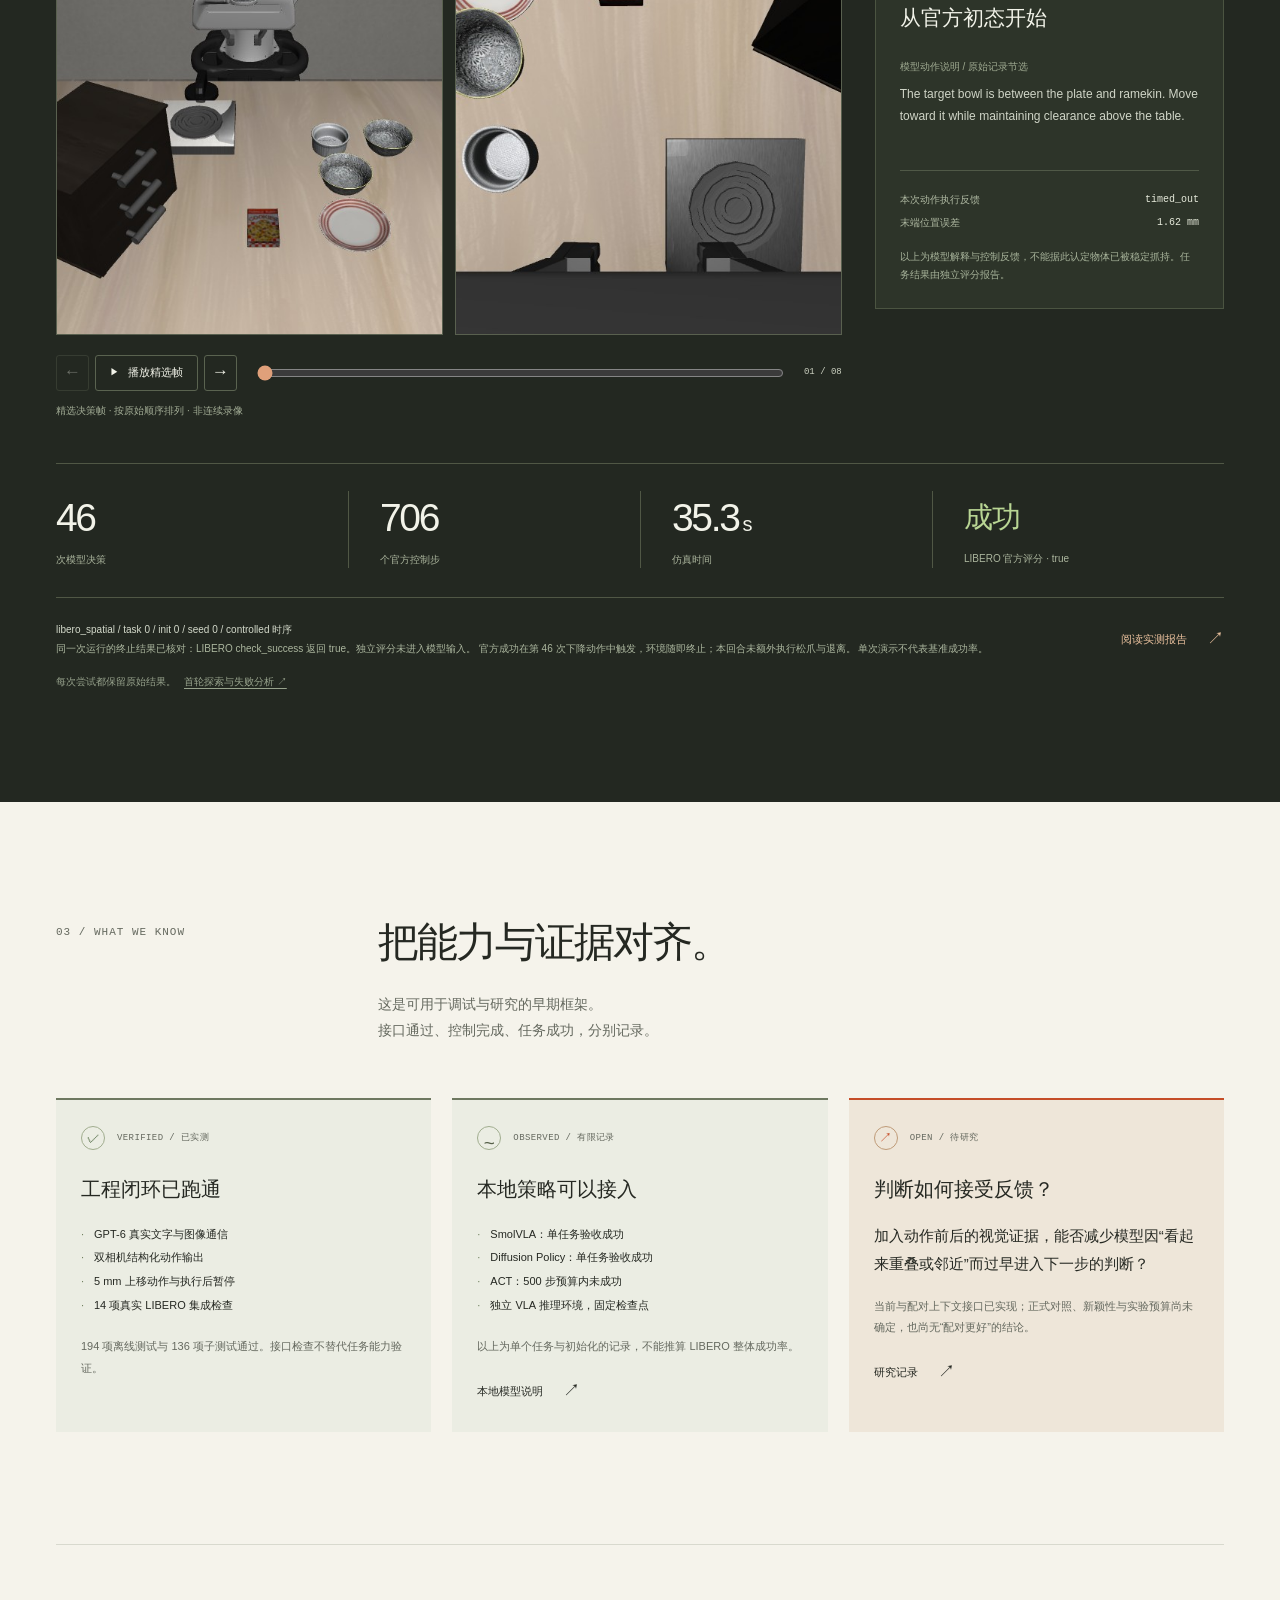
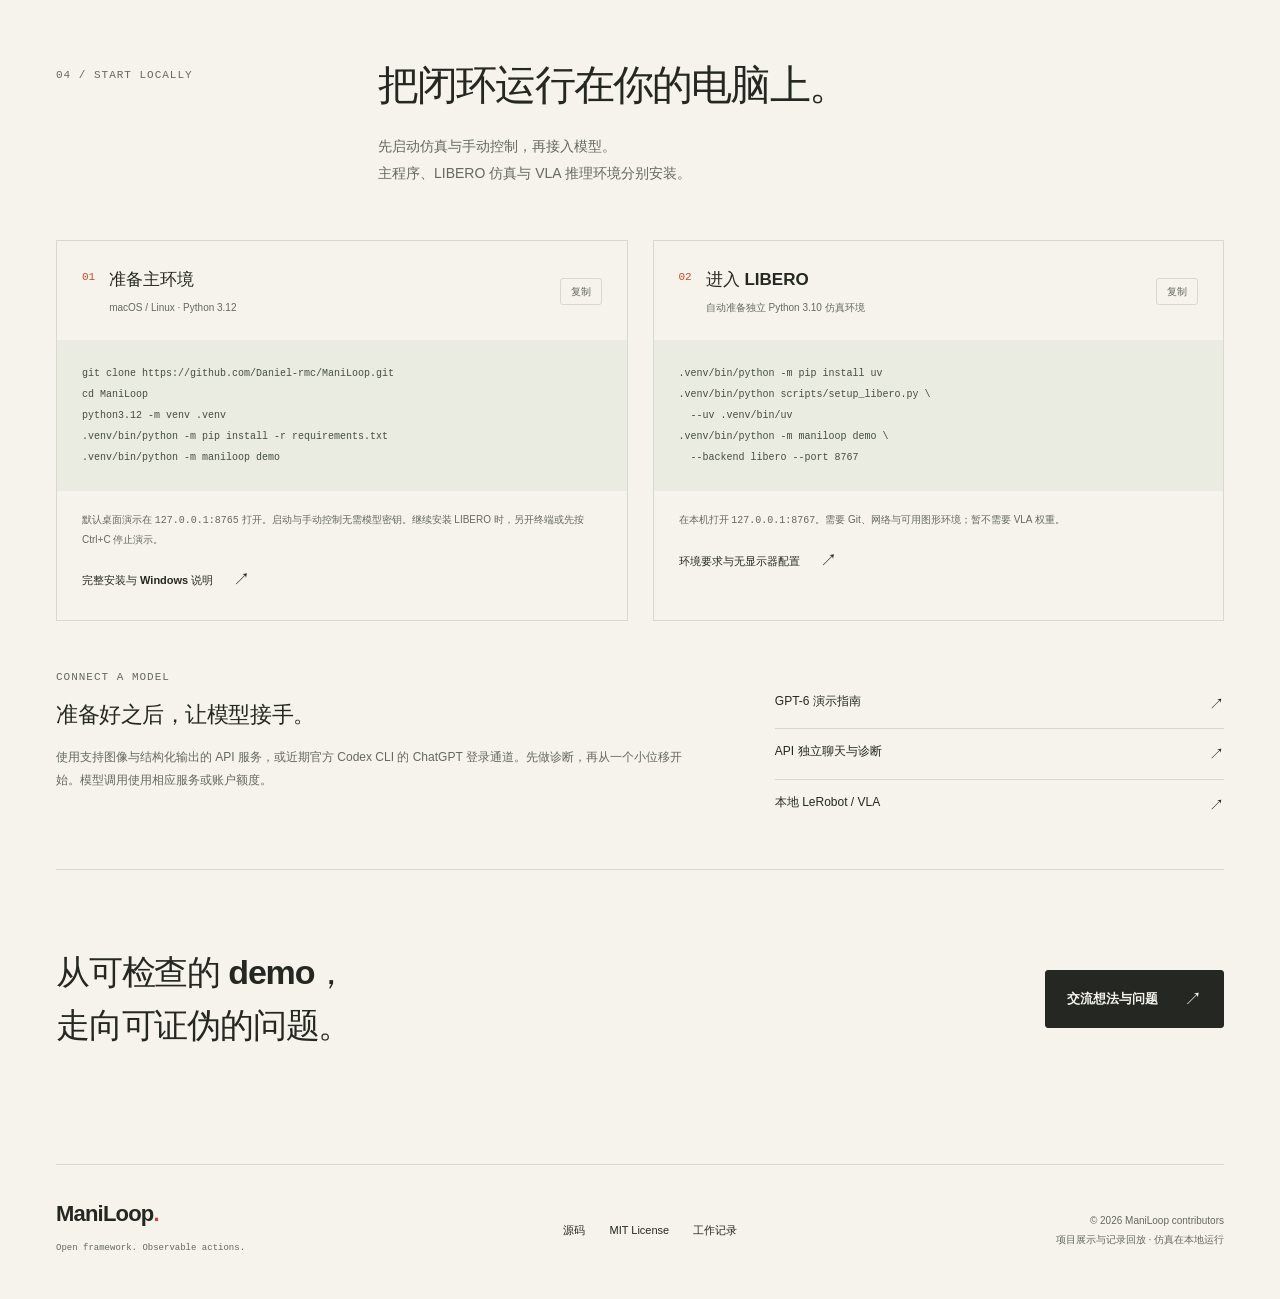
==== commit 9878d5cf: "feat: record complete episodes and publish GPT-6 task success" ====
--- a/site/index.html
+++ b/site/index.html
@@ -6,7 +6,7 @@
   <meta name="theme-color" content="#f5f3eb">
   <meta name="description" content="ManiLoop 是一个开放的机器人仿真研究框架。让 GPT 与本地 VLA 读取相机和本体反馈，在 MuJoCo / LIBERO 中执行动作，保留可回看的实验记录与独立评分。">
   <meta property="og:title" content="ManiLoop — 让模型看见、行动，再观察。">
-  <meta property="og:description" content="GPT + VLA · MuJoCo + LIBERO。一个开放、可检查、保留失败记录的机器人操作研究框架。">
+  <meta property="og:description" content="GPT + VLA · MuJoCo + LIBERO。一个开放、可检查、保留完整执行记录的机器人操作研究框架。">
   <meta property="og:type" content="website">
   <meta property="og:url" content="https://daniel-rmc.github.io/ManiLoop/">
   <title>ManiLoop — 让模型看见、行动，再观察。</title>
@@ -26,7 +26,7 @@
   <main id="main">
     <section class="hero page-width" aria-labelledby="hero-title">
       <div class="hero-copy">
-        <div class="eyebrow"><span class="status-dot" aria-hidden="true"></span> OPEN ROBOTICS RESEARCH / v0.2.0</div>
+        <div class="eyebrow"><span class="status-dot" aria-hidden="true"></span> OPEN ROBOTICS RESEARCH / v0.2</div>
         <h1 id="hero-title">让模型看见、<br>行动，<br><span class="accent">再观察。</span></h1>
         <p class="hero-description">把大模型的判断，放进可检查的物理闭环。<br class="desktop-break">在 MuJoCo 仿真中连接视觉、动作与执行反馈，<br class="desktop-break">从一个抓放任务，开始研究机器人的下一步。</p>
         <div class="hero-actions"><a class="button button-dark" href="#demo">查看真实演示 <span aria-hidden="true">↘</span></a><a class="text-link" href="https://github.com/Daniel-rmc/ManiLoop">获取源码 <span aria-hidden="true">↗</span></a></div>
@@ -35,7 +35,7 @@
       <div class="hero-visual">
         <div class="visual-heading"><span><span class="square-marker" aria-hidden="true"></span> OBSERVATION / 01</span><span>LIBERO · PANDA</span></div>
         <div class="hero-image-frame">
-          <img id="hero-image" src="assets/frames/01-external.jpg" alt="真实 LIBERO 仿真记录：Panda 机械臂与桌面上的碗、盘子" width="512" height="512" fetchpriority="high">
+          <img id="hero-image" src="assets/episodes/20260916-172331-d3bc5ef2/01-external.jpg" alt="真实 LIBERO 仿真记录：Panda 机械臂与桌面上的碗、盘子" width="512" height="512" fetchpriority="high">
           <span class="image-corner corner-tl" aria-hidden="true"></span><span class="image-corner corner-tr" aria-hidden="true"></span><span class="image-corner corner-bl" aria-hidden="true"></span><span class="image-corner corner-br" aria-hidden="true"></span>
           <div class="image-overlay"><span>EXTERNAL CAMERA</span><span>512 × 512 / RGB</span></div>
         </div>
@@ -63,19 +63,26 @@
     </section>
     <section id="demo" class="demo-section section-space" aria-labelledby="demo-title">
       <div class="page-width">
-        <div class="section-heading"><p class="eyebrow">02 / FIELD RECORDING</p><div><h2 id="demo-title">公开过程，也公开失败。</h2><p class="section-intro">GPT-6 Astra 的第一次完整 LIBERO 抓放尝试。<br class="desktop-break">这里展示真实记录的精选帧，浏览不会调用模型或运行仿真。</p></div></div>
-        <div class="record-heading"><div><span class="record-tag">RECORDED DEMO</span><h3 id="record-task">把盘子与小碗之间的黑碗放到盘子上</h3></div><span class="record-date">2026.09.16</span></div>
-        <div class="record-layout">
+        <div class="section-heading"><p class="eyebrow">02 / FIELD RECORDING</p><div><h2 id="demo-title">从观察开始，把过程留下。</h2><p class="section-intro" id="demo-intro">真实执行记录与独立任务结果。浏览页面只播放已保存的媒体，不会调用模型或运行仿真。</p></div></div>
+        <div class="record-heading"><div><span class="record-tag" id="record-tag">RECORDED DEMO</span><h3 id="record-task">正在载入任务记录</h3><p class="record-model" id="record-model">模型与运行条件以记录为准</p></div><span class="record-date" id="record-date">—</span></div>
+        <figure class="episode-player" id="episode-player" hidden>
+          <div class="episode-heading"><span class="record-tag">COMPLETE EPISODE</span><span class="episode-meta" id="episode-meta"></span></div>
+          <video id="episode-video" controls playsinline preload="metadata" aria-label="完整机器人操作 episode" aria-describedby="episode-caption">你的浏览器不支持内嵌视频，可使用下方链接打开录像。</video>
+          <figcaption id="episode-caption">从初始化到独立评分终止的同一次连续操作。</figcaption>
+          <div class="episode-footer"><p id="episode-timing-note">按仿真时间播放；模型推理等待不占用仿真时间。</p><a class="text-link" id="episode-download" href="#" download>打开完整录像 <span aria-hidden="true">↗</span></a></div>
+        </figure>
+        <div class="selected-heading" id="selected-heading"><h4>精选决策帧</h4><p>以下为同一次运行的观察节点，用于阅读动作说明；不是连续录像。</p></div>
+        <div class="record-layout" id="record-layout">
           <div class="record-media">
             <div class="camera-grid">
-              <figure><div class="camera-label"><span>01 / EXTERNAL</span><span>RGB 512</span></div><img id="external-frame" src="assets/frames/01-external.jpg" alt="精选记录：外部相机画面" width="512" height="512" loading="lazy"></figure>
-              <figure><div class="camera-label"><span>02 / WRIST</span><span>RGB 512</span></div><img id="wrist-frame" src="assets/frames/01-wrist.jpg" alt="精选记录：腕部相机画面" width="512" height="512" loading="lazy"></figure>
+              <figure><div class="camera-label"><span>01 / EXTERNAL</span><span>RGB 512</span></div><img id="external-frame" src="assets/episodes/20260916-172331-d3bc5ef2/01-external.jpg" alt="精选记录：外部相机画面" width="512" height="512" loading="lazy"></figure>
+              <figure><div class="camera-label"><span>02 / WRIST</span><span>RGB 512</span></div><img id="wrist-frame" src="assets/episodes/20260916-172331-d3bc5ef2/01-wrist.jpg" alt="精选记录：腕部相机画面" width="512" height="512" loading="lazy"></figure>
             </div>
             <div class="playback-controls" id="playback-controls" hidden>
-              <div class="playback-buttons"><button type="button" id="previous-frame" class="icon-button" aria-label="上一帧" title="上一帧">←</button><button type="button" id="play-toggle" class="play-button" aria-label="播放精选记录" aria-pressed="false"><span id="play-icon" aria-hidden="true">▶</span><span id="play-label">播放记录</span></button><button type="button" id="next-frame" class="icon-button" aria-label="下一帧" title="下一帧">→</button></div>
-              <label class="visually-hidden" for="frame-slider">选择记录帧</label><input type="range" id="frame-slider" min="0" max="0" value="0" step="1" aria-valuetext="精选帧 1"><span class="frame-counter" id="frame-counter">01 / 08</span>
+              <div class="playback-buttons"><button type="button" id="previous-frame" class="icon-button" aria-label="上一帧" title="上一帧">←</button><button type="button" id="play-toggle" class="play-button" aria-label="播放精选记录" aria-pressed="false"><span id="play-icon" aria-hidden="true">▶</span><span id="play-label">播放精选帧</span></button><button type="button" id="next-frame" class="icon-button" aria-label="下一帧" title="下一帧">→</button></div>
+              <label class="visually-hidden" for="frame-slider">选择记录帧</label><input type="range" id="frame-slider" min="0" max="0" value="0" step="1" aria-valuetext="精选帧 1"><span class="frame-counter" id="frame-counter">— / —</span>
             </div>
-            <p class="playback-note" id="playback-note">精选过程帧 · 按原始顺序排列 · 非实时画面</p>
+            <p class="playback-note" id="playback-note">精选决策帧 · 按原始顺序排列 · 非连续录像</p>
             <noscript><p class="playback-note">启用 JavaScript 可逐帧浏览。完整结果也可在下方的实测报告中阅读。</p></noscript>
           </div>
           <aside class="record-detail" aria-label="当前记录说明">
@@ -86,14 +93,15 @@
             <p class="detail-caveat">以上为模型解释与控制反馈，不能据此认定物体已被稳定抓持。任务结果由独立评分报告。</p>
           </aside>
         </div>
-        <div class="run-metrics" aria-label="这一次运行的独立结果"><div><strong>24</strong><span>次模型决策</span></div><div><strong>389</strong><span>个官方控制步</span></div><div><strong>19.45<small>s</small></strong><span>仿真时间</span></div><div class="metric-result"><strong>未成功</strong><span>LIBERO 官方评分 · false</span></div></div>
-        <div class="result-context"><p><strong>spatial task 0 / init 0 / seed 0</strong> · current 双相机 · controlled 时序<br>出现了抓取重试和最终释放；在决策预算耗尽时，官方任务条件未满足。一次调试记录不代表整体成功率。</p><a class="text-link" href="https://github.com/Daniel-rmc/ManiLoop/blob/main/docs/research/2026-09-16-gpt6-demo-first-run.md">阅读完整实测报告 <span aria-hidden="true">↗</span></a></div>
+        <div class="run-metrics" aria-label="这一次运行的独立结果"><div><strong id="metric-decisions">—</strong><span>次模型决策</span></div><div><strong id="metric-steps">—</strong><span>个官方控制步</span></div><div><strong><b id="metric-seconds">—</b><small>s</small></strong><span>仿真时间</span></div><div class="metric-result" id="metric-result"><strong id="metric-outcome">待载入</strong><span id="metric-evaluator">独立任务结果</span></div></div>
+        <div class="result-context"><p><strong id="record-conditions">运行条件载入中</strong><br><span id="record-result-note">任务是否完成由仿真器独立评分，以公开记录为准。</span> 单次演示不代表基准成功率。</p><a class="text-link" id="record-report" href="https://github.com/Daniel-rmc/ManiLoop/blob/main/docs/VALIDATION.md">阅读实测报告 <span aria-hidden="true">↗</span></a></div>
+        <p class="record-history">每次尝试都保留原始结果。<a href="https://github.com/Daniel-rmc/ManiLoop/blob/main/docs/research/2026-09-16-gpt6-demo-first-run.md">首轮探索与失败分析 ↗</a></p>
       </div>
     </section>
     <section class="evidence-section page-width section-space" aria-labelledby="evidence-title">
       <div class="section-heading"><p class="eyebrow">03 / WHAT WE KNOW</p><div><h2 id="evidence-title">把能力与证据对齐。</h2><p class="section-intro">这是可用于调试与研究的早期框架。<br class="desktop-break">接口通过、控制完成、任务成功，分别记录。</p></div></div>
       <div class="evidence-grid">
-        <article class="evidence-card"><div class="evidence-top"><span class="evidence-mark" aria-hidden="true">✓</span><span class="eyebrow">VERIFIED / 已实测</span></div><h3>工程闭环已跑通</h3><ul><li>GPT-6 真实文字与图像通信</li><li>双相机结构化动作输出</li><li>5 mm 上移动作与执行后暂停</li><li>14 项真实 LIBERO 集成检查</li></ul><p>183 项离线测试与 136 项子测试通过。接口检查不替代任务能力验证。</p></article>
+        <article class="evidence-card"><div class="evidence-top"><span class="evidence-mark" aria-hidden="true">✓</span><span class="eyebrow">VERIFIED / 已实测</span></div><h3>工程闭环已跑通</h3><ul><li>GPT-6 真实文字与图像通信</li><li>双相机结构化动作输出</li><li>5 mm 上移动作与执行后暂停</li><li>14 项真实 LIBERO 集成检查</li></ul><p>194 项离线测试与 136 项子测试通过。接口检查不替代任务能力验证。</p></article>
         <article class="evidence-card"><div class="evidence-top"><span class="evidence-mark evidence-mark-neutral" aria-hidden="true">~</span><span class="eyebrow">OBSERVED / 有限记录</span></div><h3>本地策略可以接入</h3><ul><li>SmolVLA：单任务验收成功</li><li>Diffusion Policy：单任务验收成功</li><li>ACT：500 步预算内未成功</li><li>独立 VLA 推理环境，固定检查点</li></ul><p>以上为单个任务与初始化的记录，不能推算 LIBERO 整体成功率。</p><a class="text-link" href="https://github.com/Daniel-rmc/ManiLoop/blob/main/docs/VLA.md">本地模型说明 <span aria-hidden="true">↗</span></a></article>
         <article class="evidence-card evidence-card-open"><div class="evidence-top"><span class="evidence-mark evidence-mark-open" aria-hidden="true">↗</span><span class="eyebrow">OPEN / 待研究</span></div><h3>判断如何接受反馈？</h3><p class="research-question">加入动作前后的视觉证据，能否减少模型因“看起来重叠或邻近”而过早进入下一步的判断？</p><p>当前与配对上下文接口已实现；正式对照、新颖性与实验预算尚未确定，也尚无“配对更好”的结论。</p><a class="text-link" href="https://github.com/Daniel-rmc/ManiLoop/blob/main/docs/research/README.md">研究记录 <span aria-hidden="true">↗</span></a></article>
       </div>
--- a/site/styles.css
+++ b/site/styles.css
@@ -17,7 +17,7 @@
 button { cursor: pointer; }
 a { color: inherit; text-decoration: none; }
 a:hover { color: var(--accent); }
-button:focus-visible, a:focus-visible, input:focus-visible { outline: 3px solid var(--accent); outline-offset: 5px; }
+button:focus-visible, a:focus-visible, input:focus-visible, video:focus-visible { outline: 3px solid var(--accent); outline-offset: 5px; }
 ::selection { background: #f1b693; color: #242722; }
 h1, h2, h3, h4, p, figure { margin: 0; }
 button[disabled] { cursor: default; opacity: .35; }
@@ -109,7 +109,19 @@
 .record-tag { display: inline-block; font: 9px/1.6 var(--mono); letter-spacing: .08em; color: #e9ab86; }
 .record-tag::before { content: ""; display: inline-block; height: 5px; width: 5px; border-radius: 50%; background: #df996f; margin-right: 8px; vertical-align: 1px; }
 .record-heading h3 { font-size: 17px; font-weight: 520; margin-top: 9px; }
+.record-model { margin-top: 7px; color: #a9b19e; font: 10px/1.9 var(--mono); }
 .record-date { font: 10px/1.8 var(--mono); color: #a9b19e; white-space: nowrap; }
+.episode-player { margin: 0 0 38px; border: 1px solid #505947; background: #1b201a; }
+.episode-heading { display: flex; align-items: center; justify-content: space-between; gap: 15px; padding: 13px 18px; border-bottom: 1px solid #505947; }
+.episode-meta { font: 10px/1.7 var(--mono); color: #b4beaa; text-align: right; }
+.episode-player video { display: block; width: 100%; max-height: 660px; background: #171b15; aspect-ratio: 2 / 1; object-fit: contain; }
+.episode-player figcaption { padding: 16px 18px 0; font-size: 12px; line-height: 1.85; color: #e1e8d7; }
+.episode-footer { display: flex; align-items: center; justify-content: space-between; gap: 20px; padding: 7px 18px 17px; }
+.episode-footer p { font-size: 10px; color: #a9b69b; }
+.episode-footer .text-link { flex-shrink: 0; font-size: 10px; color: #e9c09d; }
+.selected-heading { display: flex; justify-content: space-between; align-items: baseline; gap: 18px; margin: 0 0 17px; }
+.selected-heading h4 { font-size: 13px; font-weight: 500; color: #d7ddce; }
+.selected-heading p { font-size: 10px; line-height: 1.9; color: #a9b69b; }
 .record-layout { display: grid; grid-template-columns: minmax(0, 2.25fr) minmax(230px, 1fr); gap: 33px; }
 .camera-grid { display: grid; grid-template-columns: 1fr 1fr; gap: 12px; }
 .camera-grid figure { min-width: 0; }
@@ -138,9 +150,15 @@
 .run-metrics > div { display: flex; flex-direction: column; padding-left: 31px; border-left: 1px solid #505745; }
 .run-metrics > div:first-child { border-left: 0; padding-left: 0; }
 .run-metrics strong { font-size: 39px; font-weight: 430; letter-spacing: -.06em; line-height: 1.4; font-variant-numeric: tabular-nums; }
+.run-metrics strong b { font-weight: inherit; }
 .run-metrics small { font-size: 20px; font-weight: 400; margin-left: 4px; }
 .run-metrics span { margin-top: 6px; font-size: 10px; color: #abb59d; }
 .run-metrics .metric-result strong { font-size: 29px; letter-spacing: -.025em; line-height: 1.85; color: #ecb38b; }
+.run-metrics .metric-result[data-result="success"] strong { color: #b9d694; }
+.run-metrics .metric-result[data-result="unknown"] strong { color: #c8cbbb; }
+.record-history { margin-top: 15px; font-size: 10px; color: #97a28c; }
+.record-history a { text-decoration: underline; text-underline-offset: 3px; margin-left: 8px; }
+.record-history a:hover { color: #e9c09d; }
 .result-context { display: flex; justify-content: space-between; align-items: center; gap: 32px; margin-top: 22px; }
 .result-context p { font-size: 10px; line-height: 1.9; color: #abb69e; }
 .result-context strong { color: #d4dacb; font-weight: 450; }
@@ -332,6 +350,17 @@
   .record-heading { align-items: start; gap: 15px; flex-wrap: wrap; }
   .record-heading h3 { font-size: 16px; }
   .record-date { font-size: 9px; }
+  .record-model { font-size: 9px; }
+  .episode-player { margin-bottom: 27px; }
+  .episode-heading { padding: 11px 12px; flex-wrap: wrap; gap: 5px; }
+  .episode-meta { font-size: 9px; }
+  .episode-player figcaption { padding: 12px 12px 0; font-size: 10px; }
+  .episode-footer { display: block; padding: 6px 12px 12px; }
+  .episode-footer p { font-size: 9px; }
+  .episode-footer .text-link { margin-top: 7px; }
+  .selected-heading { display: block; margin-bottom: 13px; }
+  .selected-heading p { margin-top: 5px; font-size: 9px; }
+  .record-history { font-size: 9px; }
   .camera-grid { gap: 8px; }
   .camera-label { font-size: 7px; gap: 4px; }
   .camera-label span:last-child { display: none; }
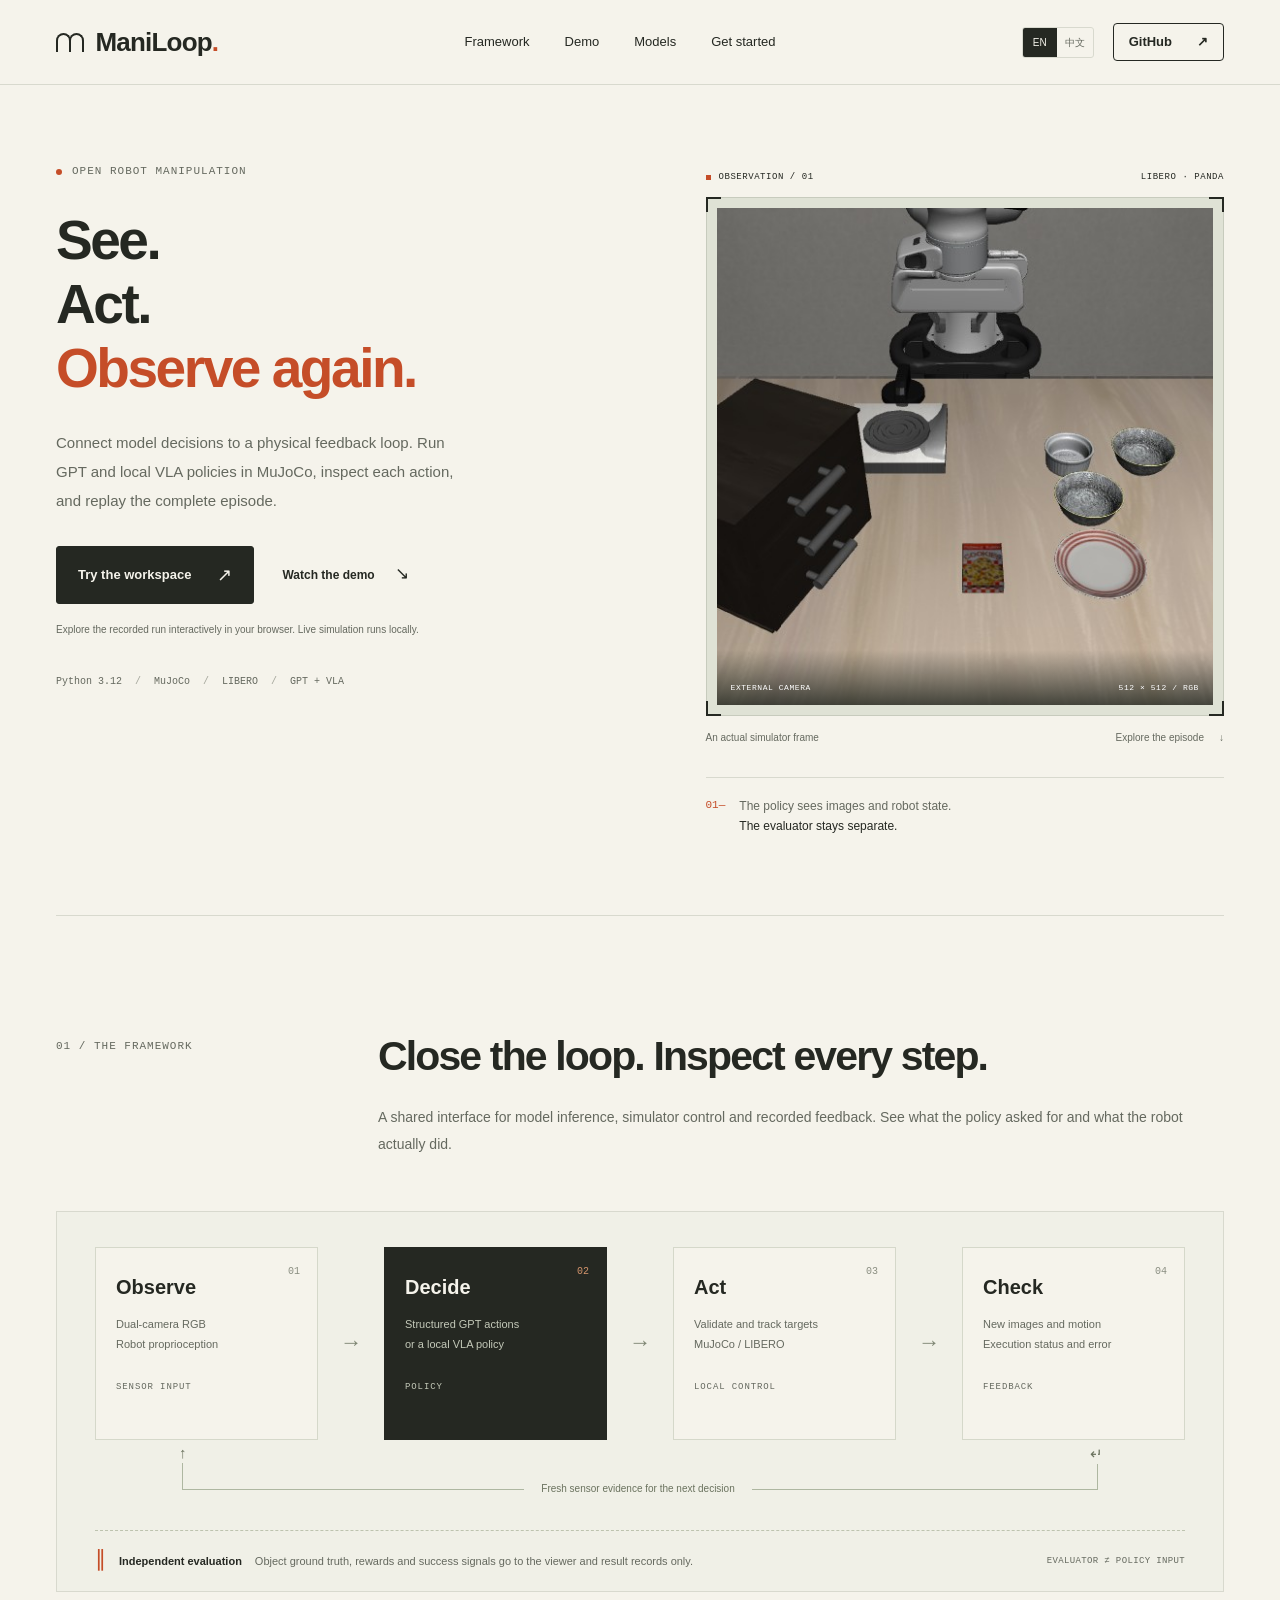
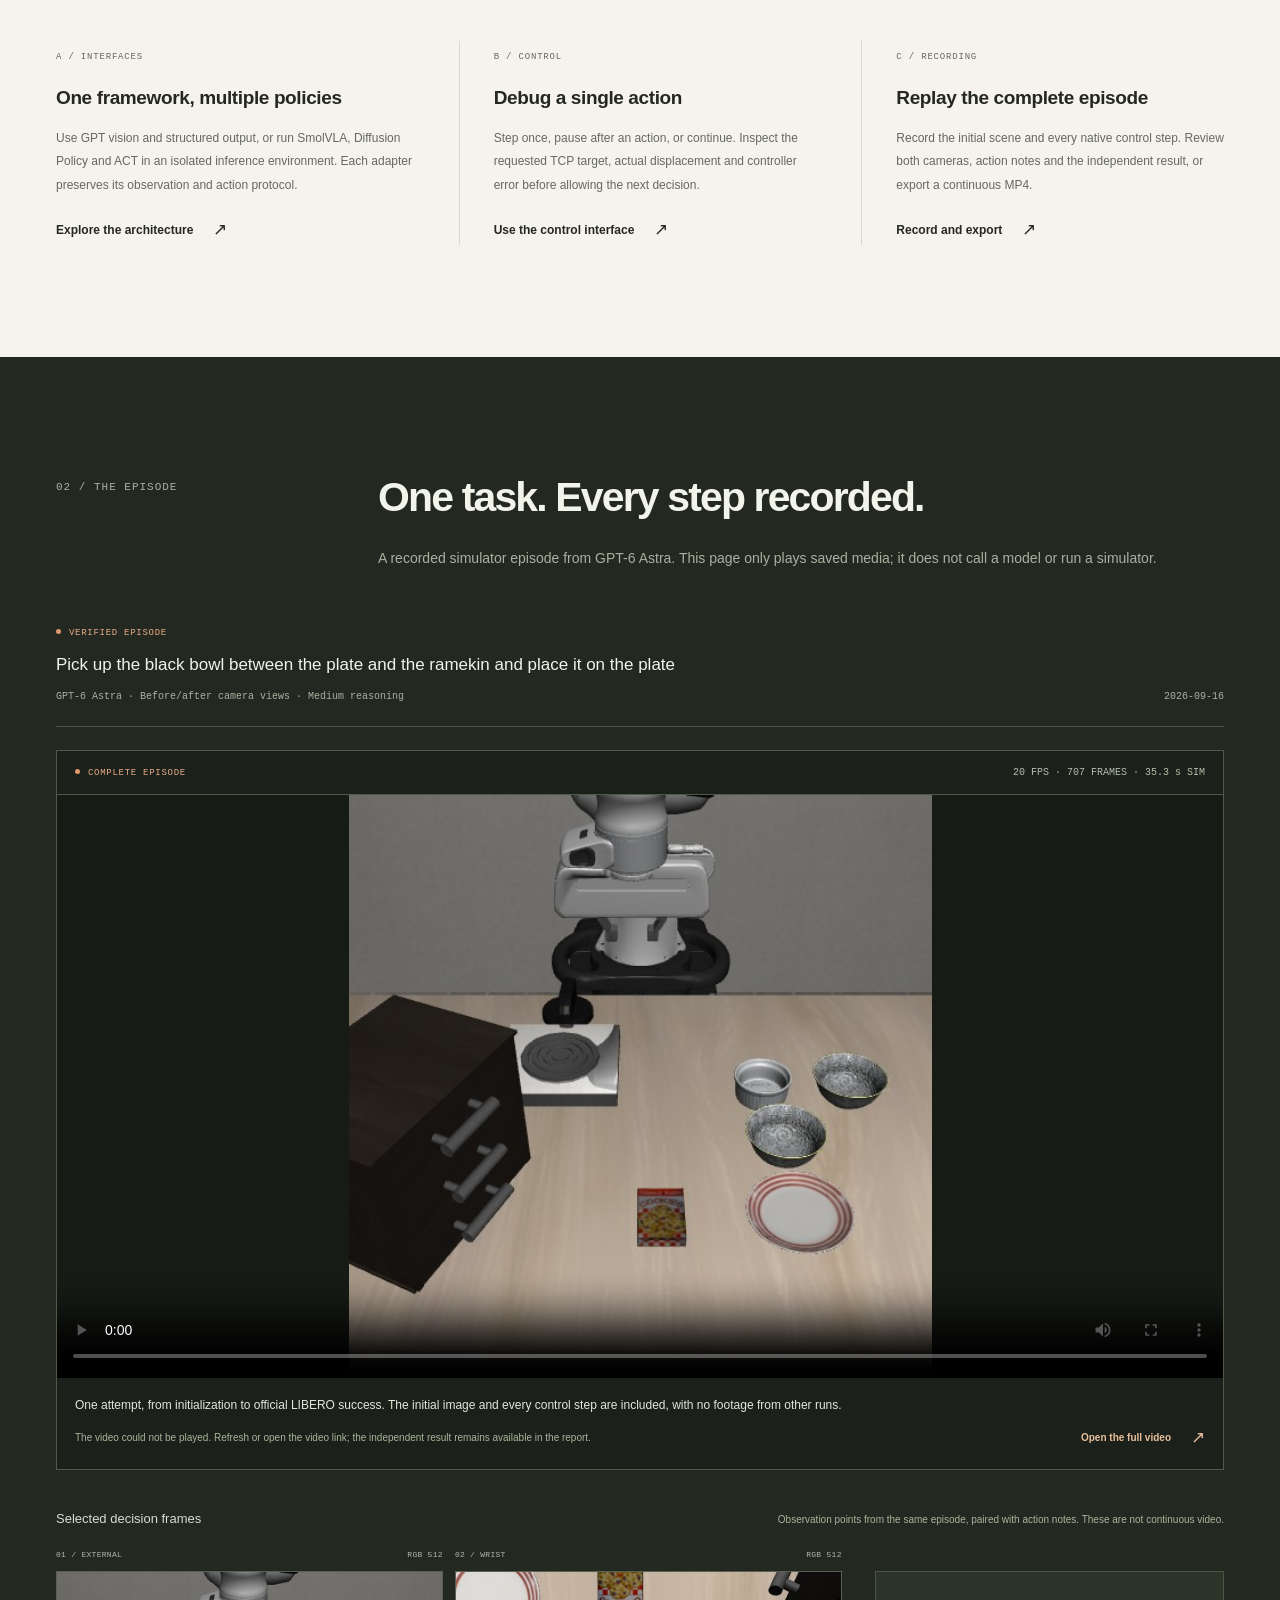
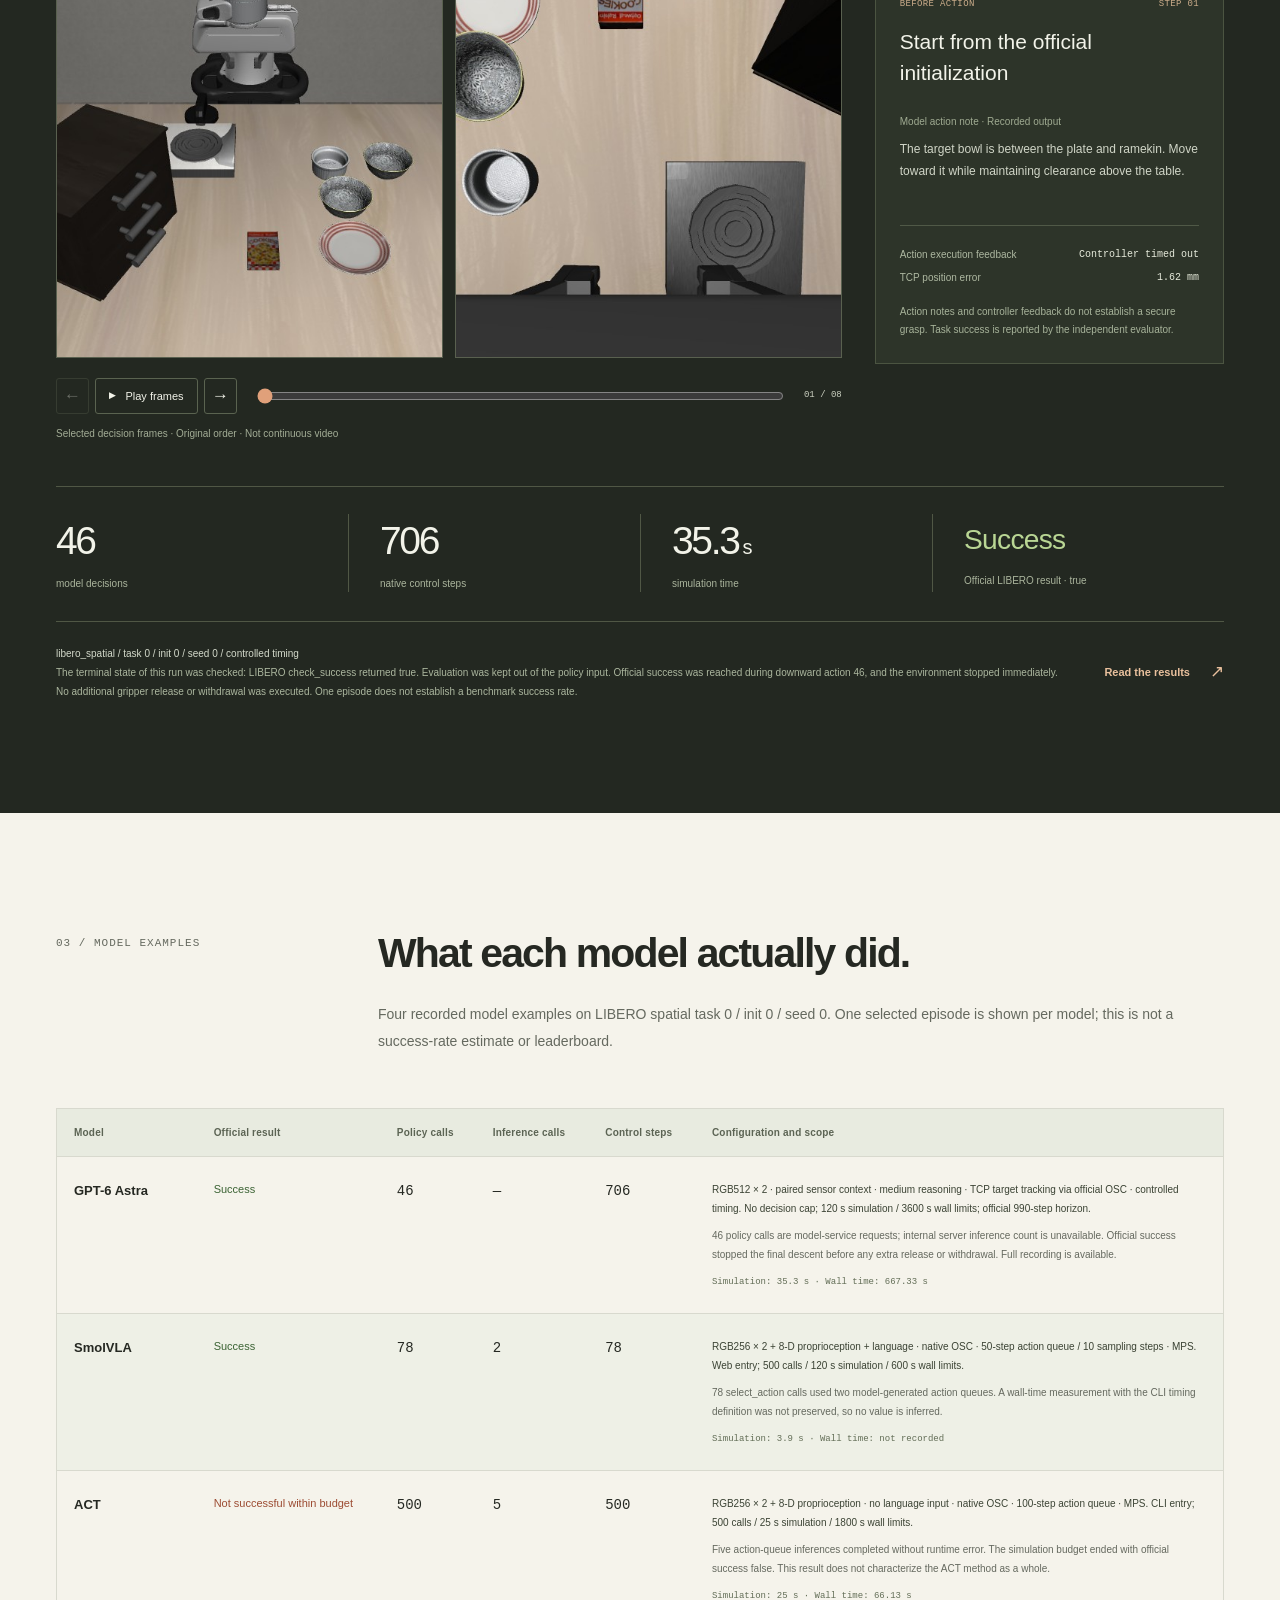
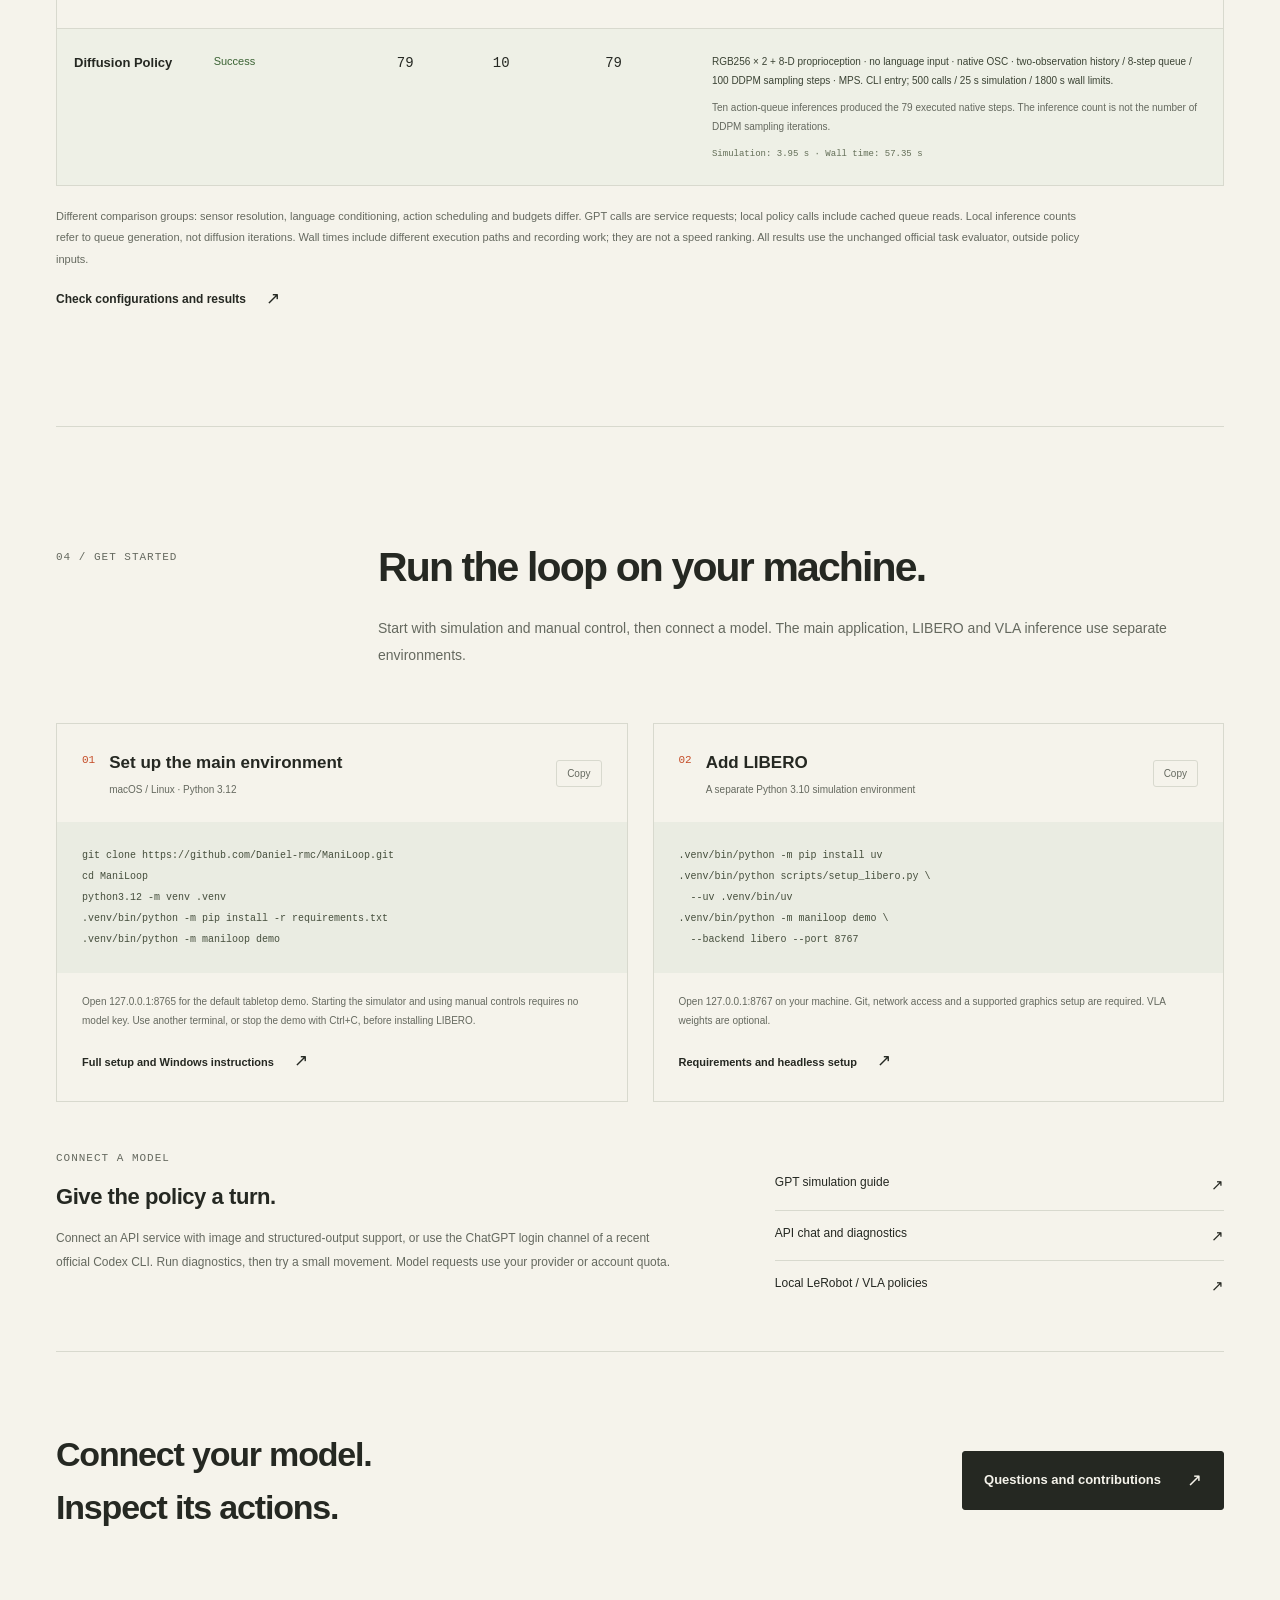
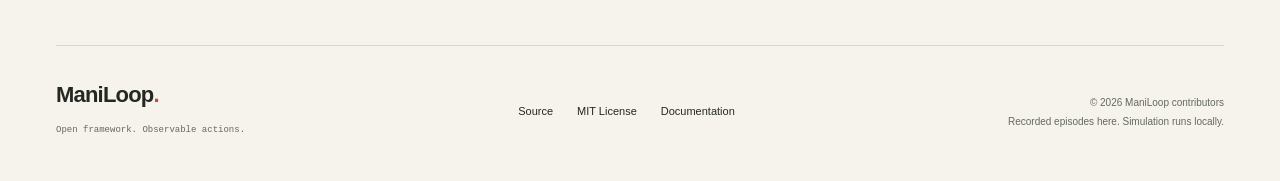
==== commit 3ae70a46: "feat: publish bilingual docs and an interactive recorded workspace" ====
--- a/site/index.html
+++ b/site/index.html
@@ -1,130 +1,121 @@
 <!doctype html>
-<html lang="zh-CN">
+<html lang="en">
 <head>
   <meta charset="utf-8">
   <meta name="viewport" content="width=device-width, initial-scale=1">
   <meta name="theme-color" content="#f5f3eb">
-  <meta name="description" content="ManiLoop 是一个开放的机器人仿真研究框架。让 GPT 与本地 VLA 读取相机和本体反馈，在 MuJoCo / LIBERO 中执行动作，保留可回看的实验记录与独立评分。">
-  <meta property="og:title" content="ManiLoop — 让模型看见、行动，再观察。">
-  <meta property="og:description" content="GPT + VLA · MuJoCo + LIBERO。一个开放、可检查、保留完整执行记录的机器人操作研究框架。">
+  <meta name="description" content="Connect GPT and local VLA policies to MuJoCo and LIBERO. Inspect visual feedback, structured actions, complete episodes and independent task results.">
+  <meta property="og:title" content="ManiLoop — See. Act. Observe again.">
+  <meta property="og:description" content="An open robot manipulation framework with visual feedback, local control and independently scored episodes.">
   <meta property="og:type" content="website">
   <meta property="og:url" content="https://daniel-rmc.github.io/ManiLoop/">
-  <title>ManiLoop — 让模型看见、行动，再观察。</title>
+  <title>ManiLoop — See. Act. Observe again.</title>
   <link rel="icon" href="assets/favicon.svg" type="image/svg+xml">
-  <link rel="stylesheet" href="styles.css">
-  <script src="app.js" defer></script>
+  <link rel="stylesheet" href="styles.css?v=bilingual-workspace-1">
+  <script src="app.js?v=bilingual-workspace-1" defer></script>
 </head>
 <body>
-  <a class="skip-link" href="#main">跳至正文</a>
-  <header class="site-header">
-    <div class="header-inner">
-      <a class="wordmark" href="#" aria-label="ManiLoop 首页"><span class="brand-symbol" aria-hidden="true"><i></i><i></i></span>ManiLoop<span class="wordmark-period">.</span></a>
-      <nav aria-label="主导航"><a href="#framework">框架</a><a href="#demo">真实记录</a><a href="#start">本地启动</a></nav>
-      <a class="header-source" href="https://github.com/Daniel-rmc/ManiLoop">GitHub <span aria-hidden="true">↗</span></a>
-    </div>
-  </header>
+  <a class="skip-link" href="#main" data-i18n="skip">Skip to content</a>
+  <header class="site-header"><div class="header-inner">
+    <a class="wordmark" href="#" aria-label="ManiLoop home" data-i18n-aria="home"><span class="brand-symbol" aria-hidden="true"><i></i><i></i></span>ManiLoop<span class="wordmark-period">.</span></a>
+    <nav aria-label="Main navigation" data-i18n-aria="navigation"><a href="#framework" data-i18n="nav_framework">Framework</a><a href="#demo" data-i18n="nav_demo">Demo</a><a href="#models" data-i18n="nav_models">Models</a><a href="#start" data-i18n="nav_start">Get started</a></nav>
+    <div class="header-actions"><div class="language-switch" role="group" aria-label="Language" data-i18n-aria="language"><button type="button" data-language="en" lang="en" aria-label="English" aria-pressed="true">EN</button><button type="button" data-language="zh" lang="zh-CN" aria-label="中文" aria-pressed="false">中文</button></div><a class="header-source" href="https://github.com/Daniel-rmc/ManiLoop">GitHub <span aria-hidden="true">↗</span></a></div>
+  </div></header>
   <main id="main">
     <section class="hero page-width" aria-labelledby="hero-title">
       <div class="hero-copy">
-        <div class="eyebrow"><span class="status-dot" aria-hidden="true"></span> OPEN ROBOTICS RESEARCH / v0.2</div>
-        <h1 id="hero-title">让模型看见、<br>行动，<br><span class="accent">再观察。</span></h1>
-        <p class="hero-description">把大模型的判断，放进可检查的物理闭环。<br class="desktop-break">在 MuJoCo 仿真中连接视觉、动作与执行反馈，<br class="desktop-break">从一个抓放任务，开始研究机器人的下一步。</p>
-        <div class="hero-actions"><a class="button button-dark" href="#demo">查看真实演示 <span aria-hidden="true">↘</span></a><a class="text-link" href="https://github.com/Daniel-rmc/ManiLoop">获取源码 <span aria-hidden="true">↗</span></a></div>
-        <div class="tech-strip" aria-label="技术栈"><span>Python 3.12</span><span>MuJoCo</span><span>LIBERO</span><span>GPT + VLA</span></div>
+        <div class="eyebrow"><span class="status-dot" aria-hidden="true"></span><span data-i18n="hero_eyebrow">OPEN ROBOT MANIPULATION</span></div>
+        <h1 id="hero-title"><span data-i18n="hero_see">See.</span><br><span data-i18n="hero_act">Act.</span><br><span class="accent" data-i18n="hero_observe">Observe again.</span></h1>
+        <p class="hero-description" data-i18n="hero_description">Connect model decisions to a physical feedback loop. Run GPT and local VLA policies in MuJoCo, inspect each action, and replay the complete episode.</p>
+        <div class="hero-actions"><a class="button button-dark" href="playground/?lang=en" data-playground-link><span data-i18n="try_workspace">Try the workspace</span><span aria-hidden="true">↗</span></a><a class="text-link" href="#demo"><span data-i18n="watch_demo">Watch the demo</span><span aria-hidden="true">↘</span></a></div><p class="workspace-hint" data-i18n="workspace_hint">Explore the recorded run interactively in your browser. Live simulation runs locally.</p>
+        <div class="tech-strip" aria-label="Technology stack" data-i18n-aria="tech_stack"><span>Python 3.12</span><span>MuJoCo</span><span>LIBERO</span><span>GPT + VLA</span></div>
       </div>
       <div class="hero-visual">
-        <div class="visual-heading"><span><span class="square-marker" aria-hidden="true"></span> OBSERVATION / 01</span><span>LIBERO · PANDA</span></div>
+        <div class="visual-heading"><span><span class="square-marker" aria-hidden="true"></span><span data-i18n="observation_label">OBSERVATION / 01</span></span><span>LIBERO · PANDA</span></div>
         <div class="hero-image-frame">
-          <img id="hero-image" src="assets/episodes/20260916-172331-d3bc5ef2/01-external.jpg" alt="真实 LIBERO 仿真记录：Panda 机械臂与桌面上的碗、盘子" width="512" height="512" fetchpriority="high">
+          <img id="hero-image" src="assets/episodes/20260916-172331-d3bc5ef2/01-external.jpg" alt="A recorded LIBERO scene with the Panda arm, bowls and a plate" data-i18n-alt="hero_alt" width="512" height="512" fetchpriority="high">
           <span class="image-corner corner-tl" aria-hidden="true"></span><span class="image-corner corner-tr" aria-hidden="true"></span><span class="image-corner corner-bl" aria-hidden="true"></span><span class="image-corner corner-br" aria-hidden="true"></span>
-          <div class="image-overlay"><span>EXTERNAL CAMERA</span><span>512 × 512 / RGB</span></div>
+          <div class="image-overlay"><span data-i18n="external_camera">EXTERNAL CAMERA</span><span>512 × 512 / RGB</span></div>
         </div>
-        <div class="visual-caption"><span>真实仿真画面，非生成图像</span><a href="#demo">浏览实验记录 <span aria-hidden="true">↓</span></a></div>
-        <div class="hero-note"><span class="note-index">01—</span><p>模型通过图像与本体状态行动。<br><strong>评分留在闭环之外。</strong></p></div>
+        <div class="visual-caption"><span data-i18n="real_image">An actual simulator frame</span><a href="#demo"><span data-i18n="browse_episode">Explore the episode</span><span aria-hidden="true">↓</span></a></div>
+        <div class="hero-note"><span class="note-index">01—</span><p><span data-i18n="sensor_note">The policy sees images and robot state.</span><br><strong data-i18n="score_note">The evaluator stays separate.</strong></p></div>
       </div>
     </section>
     <section id="framework" class="framework-section page-width section-space" aria-labelledby="framework-title">
-      <div class="section-heading"><p class="eyebrow">01 / THE FRAMEWORK</p><div><h2 id="framework-title">一次动作，不是终点。</h2><p class="section-intro">ManiLoop 把推理、仿真执行和实验记录连起来，<br class="desktop-break">让每一步判断都有后续反馈可以核对。</p></div></div>
-      <div class="loop-diagram" aria-label="相机与本体状态进入模型，模型返回结构化动作，本地控制器在仿真中执行，再将新的传感反馈送回模型。独立评分仅供人类分析。">
+      <div class="section-heading"><p class="eyebrow" data-i18n="framework_eyebrow">01 / THE FRAMEWORK</p><div><h2 id="framework-title" data-i18n="framework_title">Close the loop. Inspect every step.</h2><p class="section-intro" data-i18n="framework_intro">A shared interface for model inference, simulator control and recorded feedback. See what the policy asked for and what the robot actually did.</p></div></div>
+      <div class="loop-diagram" aria-label="Cameras and robot state feed the policy. Validated actions execute in the simulator, then fresh sensor feedback informs the next decision. Evaluation is separate." data-i18n-aria="loop_aria">
         <div class="loop-main">
-          <div class="loop-node"><span class="node-number">01</span><h3>看见</h3><p>双相机 RGB<br>机器人本体状态</p><span class="node-label">OBSERVE</span></div><span class="loop-arrow" aria-hidden="true">→</span>
-          <div class="loop-node loop-node-model"><span class="node-number">02</span><h3>判断</h3><p>GPT 结构化决策<br>或本地 VLA 策略</p><span class="node-label">DECIDE</span></div><span class="loop-arrow" aria-hidden="true">→</span>
-          <div class="loop-node"><span class="node-number">03</span><h3>执行</h3><p>动作校验 · 目标跟踪<br>MuJoCo / LIBERO</p><span class="node-label">ACT</span></div><span class="loop-arrow" aria-hidden="true">→</span>
-          <div class="loop-node"><span class="node-number">04</span><h3>再观察</h3><p>新的图像 · 实际位移<br>控制残差与执行状态</p><span class="node-label">REFLECT</span></div>
+          <div class="loop-node"><span class="node-number">01</span><h3 data-i18n="observe">Observe</h3><p class="lines" data-i18n="observe_inputs">Dual-camera RGB
+Robot proprioception</p><span class="node-label" data-i18n="observe_tag">SENSOR INPUT</span></div><span class="loop-arrow" aria-hidden="true">→</span>
+          <div class="loop-node loop-node-model"><span class="node-number">02</span><h3 data-i18n="decide">Decide</h3><p class="lines" data-i18n="decide_inputs">Structured GPT actions
+or a local VLA policy</p><span class="node-label" data-i18n="decide_tag">POLICY</span></div><span class="loop-arrow" aria-hidden="true">→</span>
+          <div class="loop-node"><span class="node-number">03</span><h3 data-i18n="act">Act</h3><p class="lines" data-i18n="act_inputs">Validate and track targets
+MuJoCo / LIBERO</p><span class="node-label" data-i18n="act_tag">LOCAL CONTROL</span></div><span class="loop-arrow" aria-hidden="true">→</span>
+          <div class="loop-node"><span class="node-number">04</span><h3 data-i18n="check">Check</h3><p class="lines" data-i18n="check_inputs">New images and motion
+Execution status and error</p><span class="node-label" data-i18n="check_tag">FEEDBACK</span></div>
         </div>
-        <div class="loop-return"><span aria-hidden="true">↑</span><span>下一个决策，回到传感证据</span><span aria-hidden="true">↵</span></div>
-        <div class="evaluation-boundary"><span class="boundary-mark" aria-hidden="true">∥</span><strong>独立评分</strong><span>物体真值、奖励与任务成功信号，仅进入人类界面和分析记录。</span><span class="boundary-label">EVALUATOR ≠ POLICY INPUT</span></div>
+        <div class="loop-return"><span aria-hidden="true">↑</span><span data-i18n="loop_return">Fresh sensor evidence for the next decision</span><span aria-hidden="true">↵</span></div>
+        <div class="evaluation-boundary"><span class="boundary-mark" aria-hidden="true">∥</span><strong data-i18n="independent_evaluation">Independent evaluation</strong><span data-i18n="boundary_description">Object ground truth, rewards and success signals go to the viewer and result records only.</span><span class="boundary-label" data-i18n="boundary_label">EVALUATOR ≠ POLICY INPUT</span></div>
       </div>
       <div class="feature-grid">
-        <article><span class="feature-index">A / INTERFACES</span><h3>同一框架，多种策略</h3><p>连接 GPT 的视觉与结构化输出，也支持独立环境中的 SmolVLA、Diffusion Policy 和 ACT。保留各自的观测与动作协议。</p><a class="text-link" href="https://github.com/Daniel-rmc/ManiLoop/blob/main/docs/ARCHITECTURE.md">阅读架构 <span aria-hidden="true">↗</span></a></article>
-        <article><span class="feature-index">B / CONTROL</span><h3>逐步调试，看清动作</h3><p>单步、动作后暂停、继续执行。固定 TCP 目标由本地控制器跟踪，返回实际位移与残差；控制到位不等于抓取成功。</p><a class="text-link" href="https://github.com/Daniel-rmc/ManiLoop/blob/main/docs/GPT6_DEMO.md">操作说明 <span aria-hidden="true">↗</span></a></article>
-        <article><span class="feature-index">C / EVIDENCE</span><h3>留下可复查的过程</h3><p>记录相机帧、动作解释、执行反馈、配置与独立结果。支持当前双相机与前后配对上下文，为后续对照实验保留依据。</p><a class="text-link" href="https://github.com/Daniel-rmc/ManiLoop/blob/main/docs/GPT6_DEMO.md#两种视觉上下文">观测与记录 <span aria-hidden="true">↗</span></a></article>
+        <article><span class="feature-index" data-i18n="feature_a_tag">A / INTERFACES</span><h3 data-i18n="feature_a_title">One framework, multiple policies</h3><p data-i18n="feature_a_description">Use GPT vision and structured output, or run SmolVLA, Diffusion Policy and ACT in an isolated inference environment. Each adapter preserves its observation and action protocol.</p><a class="text-link" href="https://github.com/Daniel-rmc/ManiLoop/blob/main/docs/ARCHITECTURE.md"><span data-i18n="architecture_link">Explore the architecture</span><span aria-hidden="true">↗</span></a></article>
+        <article><span class="feature-index" data-i18n="feature_b_tag">B / CONTROL</span><h3 data-i18n="feature_b_title">Debug a single action</h3><p data-i18n="feature_b_description">Step once, pause after an action, or continue. Inspect the requested TCP target, actual displacement and controller error before allowing the next decision.</p><a class="text-link" href="https://github.com/Daniel-rmc/ManiLoop/blob/main/docs/GPT6_DEMO.md"><span data-i18n="control_link">Use the control interface</span><span aria-hidden="true">↗</span></a></article>
+        <article><span class="feature-index" data-i18n="feature_c_tag">C / RECORDING</span><h3 data-i18n="feature_c_title">Replay the complete episode</h3><p data-i18n="feature_c_description">Record the initial scene and every native control step. Review both cameras, action notes and the independent result, or export a continuous MP4.</p><a class="text-link" href="https://github.com/Daniel-rmc/ManiLoop/blob/main/docs/GPT6_DEMO.md"><span data-i18n="recording_link">Record and export</span><span aria-hidden="true">↗</span></a></article>
       </div>
     </section>
-    <section id="demo" class="demo-section section-space" aria-labelledby="demo-title">
-      <div class="page-width">
-        <div class="section-heading"><p class="eyebrow">02 / FIELD RECORDING</p><div><h2 id="demo-title">从观察开始，把过程留下。</h2><p class="section-intro" id="demo-intro">真实执行记录与独立任务结果。浏览页面只播放已保存的媒体，不会调用模型或运行仿真。</p></div></div>
-        <div class="record-heading"><div><span class="record-tag" id="record-tag">RECORDED DEMO</span><h3 id="record-task">正在载入任务记录</h3><p class="record-model" id="record-model">模型与运行条件以记录为准</p></div><span class="record-date" id="record-date">—</span></div>
-        <figure class="episode-player" id="episode-player" hidden>
-          <div class="episode-heading"><span class="record-tag">COMPLETE EPISODE</span><span class="episode-meta" id="episode-meta"></span></div>
-          <video id="episode-video" controls playsinline preload="metadata" aria-label="完整机器人操作 episode" aria-describedby="episode-caption">你的浏览器不支持内嵌视频，可使用下方链接打开录像。</video>
-          <figcaption id="episode-caption">从初始化到独立评分终止的同一次连续操作。</figcaption>
-          <div class="episode-footer"><p id="episode-timing-note">按仿真时间播放；模型推理等待不占用仿真时间。</p><a class="text-link" id="episode-download" href="#" download>打开完整录像 <span aria-hidden="true">↗</span></a></div>
-        </figure>
-        <div class="selected-heading" id="selected-heading"><h4>精选决策帧</h4><p>以下为同一次运行的观察节点，用于阅读动作说明；不是连续录像。</p></div>
-        <div class="record-layout" id="record-layout">
-          <div class="record-media">
-            <div class="camera-grid">
-              <figure><div class="camera-label"><span>01 / EXTERNAL</span><span>RGB 512</span></div><img id="external-frame" src="assets/episodes/20260916-172331-d3bc5ef2/01-external.jpg" alt="精选记录：外部相机画面" width="512" height="512" loading="lazy"></figure>
-              <figure><div class="camera-label"><span>02 / WRIST</span><span>RGB 512</span></div><img id="wrist-frame" src="assets/episodes/20260916-172331-d3bc5ef2/01-wrist.jpg" alt="精选记录：腕部相机画面" width="512" height="512" loading="lazy"></figure>
-            </div>
-            <div class="playback-controls" id="playback-controls" hidden>
-              <div class="playback-buttons"><button type="button" id="previous-frame" class="icon-button" aria-label="上一帧" title="上一帧">←</button><button type="button" id="play-toggle" class="play-button" aria-label="播放精选记录" aria-pressed="false"><span id="play-icon" aria-hidden="true">▶</span><span id="play-label">播放精选帧</span></button><button type="button" id="next-frame" class="icon-button" aria-label="下一帧" title="下一帧">→</button></div>
-              <label class="visually-hidden" for="frame-slider">选择记录帧</label><input type="range" id="frame-slider" min="0" max="0" value="0" step="1" aria-valuetext="精选帧 1"><span class="frame-counter" id="frame-counter">— / —</span>
-            </div>
-            <p class="playback-note" id="playback-note">精选决策帧 · 按原始顺序排列 · 非连续录像</p>
-            <noscript><p class="playback-note">启用 JavaScript 可逐帧浏览。完整结果也可在下方的实测报告中阅读。</p></noscript>
-          </div>
-          <aside class="record-detail" aria-label="当前记录说明">
-            <div class="record-step-line"><span id="frame-stage">OBSERVATION</span><span id="frame-step">STEP 01</span></div>
-            <h4 id="frame-title">从观察开始</h4>
-            <p class="detail-label">模型动作说明 / 原始记录节选</p><p class="frame-explanation" id="frame-explanation">正在载入公开的演示记录。</p>
-            <div class="feedback-block"><div><span>本次动作执行反馈</span><strong id="frame-status">—</strong></div><div><span>末端位置误差</span><strong id="frame-error">—</strong></div></div>
-            <p class="detail-caveat">以上为模型解释与控制反馈，不能据此认定物体已被稳定抓持。任务结果由独立评分报告。</p>
-          </aside>
+    <section id="demo" class="demo-section section-space" aria-labelledby="demo-title"><div class="page-width">
+      <div class="section-heading"><p class="eyebrow" data-i18n="demo_eyebrow">02 / THE EPISODE</p><div><h2 id="demo-title" data-i18n="demo_title">One task. Every step recorded.</h2><p class="section-intro" id="demo-intro" data-i18n="demo_intro">Actual simulator footage with an independent task result. This page plays saved media; it does not call a model or run a simulator.</p></div></div>
+      <div class="record-heading"><div><span class="record-tag" id="record-tag" data-i18n="recorded_demo">RECORDED DEMO</span><h3 id="record-task" data-i18n="loading_task">Loading the task record</h3><p class="record-model" id="record-model" data-i18n="loading_model">Model and settings are loaded from the episode</p></div><span class="record-date" id="record-date">—</span></div>
+      <figure class="episode-player" id="episode-player" hidden>
+        <div class="episode-heading"><span class="record-tag" data-i18n="complete_episode">COMPLETE EPISODE</span><span class="episode-meta" id="episode-meta"></span></div>
+        <video id="episode-video" controls playsinline preload="metadata" aria-label="Complete robot manipulation episode" data-i18n-aria="video_aria" aria-describedby="episode-caption"><span data-i18n="video_fallback">Your browser does not support embedded video. Open the recording using the link below.</span></video>
+        <figcaption id="episode-caption" data-i18n="episode_caption">One continuous attempt, from initialization to the independently scored terminal state.</figcaption>
+        <div class="episode-footer"><p id="episode-timing-note" data-i18n="episode_timing_default">Playback follows simulation time; inference waits do not advance the physics.</p><a class="text-link" id="episode-download" href="#" download><span data-i18n="download_episode">Open the full video</span><span aria-hidden="true">↗</span></a></div>
+      </figure>
+      <div class="selected-heading" id="selected-heading"><h4 data-i18n="selected_title">Selected decision frames</h4><p data-i18n="selected_description">Observation points from the same episode, paired with action notes. These are not continuous video.</p></div>
+      <div class="record-layout" id="record-layout"><div class="record-media">
+        <div class="camera-grid">
+          <figure><div class="camera-label"><span data-i18n="external_label">01 / EXTERNAL</span><span>RGB 512</span></div><img id="external-frame" src="assets/episodes/20260916-172331-d3bc5ef2/01-external.jpg" alt="Recorded external camera frame" data-i18n-alt="external_alt" width="512" height="512" loading="lazy"></figure>
+          <figure><div class="camera-label"><span data-i18n="wrist_label">02 / WRIST</span><span>RGB 512</span></div><img id="wrist-frame" src="assets/episodes/20260916-172331-d3bc5ef2/01-wrist.jpg" alt="Recorded wrist camera frame" data-i18n-alt="wrist_alt" width="512" height="512" loading="lazy"></figure>
         </div>
-        <div class="run-metrics" aria-label="这一次运行的独立结果"><div><strong id="metric-decisions">—</strong><span>次模型决策</span></div><div><strong id="metric-steps">—</strong><span>个官方控制步</span></div><div><strong><b id="metric-seconds">—</b><small>s</small></strong><span>仿真时间</span></div><div class="metric-result" id="metric-result"><strong id="metric-outcome">待载入</strong><span id="metric-evaluator">独立任务结果</span></div></div>
-        <div class="result-context"><p><strong id="record-conditions">运行条件载入中</strong><br><span id="record-result-note">任务是否完成由仿真器独立评分，以公开记录为准。</span> 单次演示不代表基准成功率。</p><a class="text-link" id="record-report" href="https://github.com/Daniel-rmc/ManiLoop/blob/main/docs/VALIDATION.md">阅读实测报告 <span aria-hidden="true">↗</span></a></div>
-        <p class="record-history">每次尝试都保留原始结果。<a href="https://github.com/Daniel-rmc/ManiLoop/blob/main/docs/research/2026-09-16-gpt6-demo-first-run.md">首轮探索与失败分析 ↗</a></p>
-      </div>
-    </section>
-    <section class="evidence-section page-width section-space" aria-labelledby="evidence-title">
-      <div class="section-heading"><p class="eyebrow">03 / WHAT WE KNOW</p><div><h2 id="evidence-title">把能力与证据对齐。</h2><p class="section-intro">这是可用于调试与研究的早期框架。<br class="desktop-break">接口通过、控制完成、任务成功，分别记录。</p></div></div>
-      <div class="evidence-grid">
-        <article class="evidence-card"><div class="evidence-top"><span class="evidence-mark" aria-hidden="true">✓</span><span class="eyebrow">VERIFIED / 已实测</span></div><h3>工程闭环已跑通</h3><ul><li>GPT-6 真实文字与图像通信</li><li>双相机结构化动作输出</li><li>5 mm 上移动作与执行后暂停</li><li>14 项真实 LIBERO 集成检查</li></ul><p>194 项离线测试与 136 项子测试通过。接口检查不替代任务能力验证。</p></article>
-        <article class="evidence-card"><div class="evidence-top"><span class="evidence-mark evidence-mark-neutral" aria-hidden="true">~</span><span class="eyebrow">OBSERVED / 有限记录</span></div><h3>本地策略可以接入</h3><ul><li>SmolVLA：单任务验收成功</li><li>Diffusion Policy：单任务验收成功</li><li>ACT：500 步预算内未成功</li><li>独立 VLA 推理环境，固定检查点</li></ul><p>以上为单个任务与初始化的记录，不能推算 LIBERO 整体成功率。</p><a class="text-link" href="https://github.com/Daniel-rmc/ManiLoop/blob/main/docs/VLA.md">本地模型说明 <span aria-hidden="true">↗</span></a></article>
-        <article class="evidence-card evidence-card-open"><div class="evidence-top"><span class="evidence-mark evidence-mark-open" aria-hidden="true">↗</span><span class="eyebrow">OPEN / 待研究</span></div><h3>判断如何接受反馈？</h3><p class="research-question">加入动作前后的视觉证据，能否减少模型因“看起来重叠或邻近”而过早进入下一步的判断？</p><p>当前与配对上下文接口已实现；正式对照、新颖性与实验预算尚未确定，也尚无“配对更好”的结论。</p><a class="text-link" href="https://github.com/Daniel-rmc/ManiLoop/blob/main/docs/research/README.md">研究记录 <span aria-hidden="true">↗</span></a></article>
-      </div>
+        <div class="playback-controls" id="playback-controls" hidden><div class="playback-buttons"><button type="button" id="previous-frame" class="icon-button" aria-label="Previous frame" data-i18n-aria="previous_frame" title="Previous frame" data-i18n-title="previous_frame">←</button><button type="button" id="play-toggle" class="play-button" aria-label="Play selected frames" aria-pressed="false"><span id="play-icon" aria-hidden="true">▶</span><span id="play-label" data-i18n="play_frames">Play frames</span></button><button type="button" id="next-frame" class="icon-button" aria-label="Next frame" data-i18n-aria="next_frame" title="Next frame" data-i18n-title="next_frame">→</button></div><label class="visually-hidden" for="frame-slider" data-i18n="select_frame">Select a recorded frame</label><input type="range" id="frame-slider" min="0" max="0" value="0" step="1" aria-valuetext="Selected frame 1"><span class="frame-counter" id="frame-counter">— / —</span></div>
+        <p class="playback-note" id="playback-note" data-i18n="playback_note">Selected decision frames · Original order · Not continuous video</p>
+        <noscript><p class="playback-note">Enable JavaScript to select a language and browse the recording. / 启用 JavaScript 可切换语言并浏览录像。</p></noscript>
+      </div><aside class="record-detail" aria-label="Selected frame details" data-i18n-aria="record_detail">
+        <div class="record-step-line"><span id="frame-stage" data-i18n="observation_stage">OBSERVATION</span><span id="frame-step">—</span></div><h4 id="frame-title" data-i18n="loading_recording">Loading the recording</h4>
+        <p class="detail-label" data-i18n="model_note_label">Model action note · Recorded output</p><p class="frame-explanation" id="frame-explanation" data-i18n="loading_recording">Loading the recording</p>
+        <div class="feedback-block"><div><span data-i18n="action_feedback">Action execution feedback</span><strong id="frame-status">—</strong></div><div><span data-i18n="position_error">TCP position error</span><strong id="frame-error">—</strong></div></div>
+        <p class="detail-caveat" data-i18n="feedback_caveat">Action notes and controller feedback do not establish a secure grasp. Task success is reported by the independent evaluator.</p>
+      </aside></div>
+      <div class="run-metrics" aria-label="Independent result for this episode" data-i18n-aria="metrics_aria"><div><strong id="metric-decisions">—</strong><span data-i18n="model_decisions">model decisions</span></div><div><strong id="metric-steps">—</strong><span data-i18n="control_steps">native control steps</span></div><div><strong><b id="metric-seconds">—</b><small>s</small></strong><span data-i18n="simulation_time">simulation time</span></div><div class="metric-result" id="metric-result"><strong id="metric-outcome" data-i18n="pending">Pending</strong><span id="metric-evaluator" data-i18n="independent_result">Independent task result</span></div></div>
+      <div class="result-context"><p><strong id="record-conditions" data-i18n="loading_conditions">Loading run conditions</strong><br><span id="record-result-note" data-i18n="result_default">Task completion is determined by the independent simulator evaluator.</span> <span data-i18n="single_episode_note">One episode does not establish a benchmark success rate.</span></p><a class="text-link" id="record-report" href="https://github.com/Daniel-rmc/ManiLoop/blob/main/docs/RESULTS.md"><span data-i18n="results_link">Read the results</span><span aria-hidden="true">↗</span></a></div>
+    </div></section>
+    <section id="models" class="models-section page-width section-space" aria-labelledby="models-title">
+      <div class="section-heading"><p class="eyebrow" data-i18n="models_eyebrow">03 / MODEL EXAMPLES</p><div><h2 id="models-title" data-i18n="models_title">What each model actually did.</h2><p class="section-intro" id="comparison-scope" data-i18n="comparison_scope">Recorded examples on an official LIBERO task. Each row describes one run, with its own controller and inference setup.</p></div></div>
+      <div class="comparison-scroll" role="region" tabindex="0" aria-label="Model example results; scroll horizontally to see all columns" data-i18n-aria="comparison_aria"><table class="comparison-table"><caption class="visually-hidden" data-i18n="comparison_caption">Actual model runs with independently scored task results</caption><thead><tr><th scope="col" data-i18n="col_model">Model</th><th scope="col" data-i18n="col_result">Official result</th><th scope="col" data-i18n="col_policy">Policy calls</th><th scope="col" data-i18n="col_inference">Inference calls</th><th scope="col" data-i18n="col_steps">Control steps</th><th scope="col" data-i18n="col_setup">Configuration and scope</th></tr></thead><tbody id="comparison-rows"><tr><td colspan="6" data-i18n="comparison_loading">Loading recorded model examples</td></tr></tbody></table></div>
+      <p class="comparison-caveat" id="comparison-caveat" data-i18n="comparison_caveat">These are individual examples, not success-rate estimates. Budgets, action chunks and control methods differ; step counts and timings do not form a speed ranking.</p>
+      <a class="text-link comparison-results" href="https://github.com/Daniel-rmc/ManiLoop/blob/main/docs/RESULTS.md"><span data-i18n="comparison_results">Check configurations and results</span><span aria-hidden="true">↗</span></a>
     </section>
     <section id="start" class="start-section page-width section-space" aria-labelledby="start-title">
-      <div class="section-heading"><p class="eyebrow">04 / START LOCALLY</p><div><h2 id="start-title">把闭环运行在你的电脑上。</h2><p class="section-intro">先启动仿真与手动控制，再接入模型。<br class="desktop-break">主程序、LIBERO 仿真与 VLA 推理环境分别安装。</p></div></div>
+      <div class="section-heading"><p class="eyebrow" data-i18n="start_eyebrow">04 / GET STARTED</p><div><h2 id="start-title" data-i18n="start_title">Run the loop on your machine.</h2><p class="section-intro" data-i18n="start_intro">Start with simulation and manual control, then connect a model. The main application, LIBERO and VLA inference use separate environments.</p></div></div>
       <div class="install-grid">
-        <article class="install-card"><div class="install-heading"><span class="install-number">01</span><div><h3>准备主环境</h3><p>macOS / Linux · Python 3.12</p></div><button class="copy-button" type="button" data-copy="install-main" aria-label="复制主环境安装命令">复制</button></div><pre><code id="install-main">git clone https://github.com/Daniel-rmc/ManiLoop.git
+        <article class="install-card"><div class="install-heading"><span class="install-number">01</span><div><h3 data-i18n="install_main_title">Set up the main environment</h3><p>macOS / Linux · Python 3.12</p></div><button class="copy-button" type="button" data-copy="install-main" aria-label="Copy main environment commands" data-i18n-aria="copy_main" data-i18n="copy">Copy</button></div><pre><code id="install-main">git clone https://github.com/Daniel-rmc/ManiLoop.git
 cd ManiLoop
 python3.12 -m venv .venv
 .venv/bin/python -m pip install -r requirements.txt
-.venv/bin/python -m maniloop demo</code></pre><p class="install-note">默认桌面演示在 <code>127.0.0.1:8765</code> 打开。启动与手动控制无需模型密钥。继续安装 LIBERO 时，另开终端或先按 Ctrl+C 停止演示。</p><a class="text-link" href="https://github.com/Daniel-rmc/ManiLoop#2-从零启动">完整安装与 Windows 说明 <span aria-hidden="true">↗</span></a></article>
-        <article class="install-card"><div class="install-heading"><span class="install-number">02</span><div><h3>进入 LIBERO</h3><p>自动准备独立 Python 3.10 仿真环境</p></div><button class="copy-button" type="button" data-copy="install-libero" aria-label="复制 LIBERO 安装命令">复制</button></div><pre><code id="install-libero">.venv/bin/python -m pip install uv
+.venv/bin/python -m maniloop demo</code></pre><p class="install-note" data-i18n="install_main_note">Open 127.0.0.1:8765 for the default tabletop demo. Starting the simulator and using manual controls requires no model key. Use another terminal, or stop the demo with Ctrl+C, before installing LIBERO.</p><a class="text-link" href="https://github.com/Daniel-rmc/ManiLoop/blob/main/README.md" data-doc-link="readme"><span data-i18n="install_full_link">Full setup and Windows instructions</span><span aria-hidden="true">↗</span></a></article>
+        <article class="install-card"><div class="install-heading"><span class="install-number">02</span><div><h3 data-i18n="install_libero_title">Add LIBERO</h3><p data-i18n="install_libero_subtitle">A separate Python 3.10 simulation environment</p></div><button class="copy-button" type="button" data-copy="install-libero" aria-label="Copy LIBERO setup commands" data-i18n-aria="copy_libero" data-i18n="copy">Copy</button></div><pre><code id="install-libero">.venv/bin/python -m pip install uv
 .venv/bin/python scripts/setup_libero.py \
   --uv .venv/bin/uv
 .venv/bin/python -m maniloop demo \
-  --backend libero --port 8767</code></pre><p class="install-note">在本机打开 <code>127.0.0.1:8767</code>。需要 Git、网络与可用图形环境；暂不需要 VLA 权重。</p><a class="text-link" href="https://github.com/Daniel-rmc/ManiLoop/blob/main/docs/LIBERO.md">环境要求与无显示器配置 <span aria-hidden="true">↗</span></a></article>
+  --backend libero --port 8767</code></pre><p class="install-note" data-i18n="install_libero_note">Open 127.0.0.1:8767 on your machine. Git, network access and a supported graphics setup are required. VLA weights are optional.</p><a class="text-link" href="https://github.com/Daniel-rmc/ManiLoop/blob/main/docs/LIBERO.md"><span data-i18n="libero_requirements">Requirements and headless setup</span><span aria-hidden="true">↗</span></a></article>
       </div>
-      <div class="model-start"><div class="model-start-copy"><span class="eyebrow">CONNECT A MODEL</span><h3>准备好之后，让模型接手。</h3><p>使用支持图像与结构化输出的 API 服务，或近期官方 Codex CLI 的 ChatGPT 登录通道。先做诊断，再从一个小位移开始。模型调用使用相应服务或账户额度。</p></div><div class="model-start-links"><a href="https://github.com/Daniel-rmc/ManiLoop/blob/main/docs/GPT6_DEMO.md">GPT-6 演示指南 <span aria-hidden="true">↗</span></a><a href="https://github.com/Daniel-rmc/ManiLoop/blob/main/docs/API_CHAT.md">API 独立聊天与诊断 <span aria-hidden="true">↗</span></a><a href="https://github.com/Daniel-rmc/ManiLoop/blob/main/docs/VLA.md">本地 LeRobot / VLA <span aria-hidden="true">↗</span></a></div></div>
-      <div class="project-invitation"><p>从可检查的 demo，<br>走向可证伪的问题。</p><a class="button button-dark" href="https://github.com/Daniel-rmc/ManiLoop/issues">交流想法与问题 <span aria-hidden="true">↗</span></a></div>
+      <div class="model-start"><div class="model-start-copy"><span class="eyebrow" data-i18n="connect_eyebrow">CONNECT A MODEL</span><h3 data-i18n="connect_title">Give the policy a turn.</h3><p data-i18n="connect_description">Connect an API service with image and structured-output support, or use the ChatGPT login channel of a recent official Codex CLI. Run diagnostics, then try a small movement. Model requests use your provider or account quota.</p></div><div class="model-start-links"><a href="https://github.com/Daniel-rmc/ManiLoop/blob/main/docs/GPT6_DEMO.md"><span data-i18n="gpt_guide">GPT simulation guide</span><span aria-hidden="true">↗</span></a><a href="https://github.com/Daniel-rmc/ManiLoop/blob/main/docs/API_CHAT.md"><span data-i18n="api_guide">API chat and diagnostics</span><span aria-hidden="true">↗</span></a><a href="https://github.com/Daniel-rmc/ManiLoop/blob/main/docs/VLA.md"><span data-i18n="vla_guide">Local LeRobot / VLA policies</span><span aria-hidden="true">↗</span></a></div></div>
+      <div class="project-invitation"><p class="lines" data-i18n="invitation">Connect your model.
+Inspect its actions.</p><a class="button button-dark" href="https://github.com/Daniel-rmc/ManiLoop/issues"><span data-i18n="issues_link">Questions and contributions</span><span aria-hidden="true">↗</span></a></div>
     </section>
   </main>
-  <footer class="site-footer page-width"><div><a class="wordmark" href="#">ManiLoop<span class="wordmark-period">.</span></a><p>Open framework. Observable actions.</p></div><div class="footer-links"><a href="https://github.com/Daniel-rmc/ManiLoop">源码</a><a href="https://github.com/Daniel-rmc/ManiLoop/blob/main/LICENSE">MIT License</a><a href="https://github.com/Daniel-rmc/ManiLoop/blob/main/docs/worknotes/worknote.md">工作记录</a></div><p class="footer-note">© 2026 ManiLoop contributors<br>项目展示与记录回放 · 仿真在本地运行</p></footer>
+  <footer class="site-footer page-width"><div><a class="wordmark" href="#">ManiLoop<span class="wordmark-period">.</span></a><p data-i18n="footer_tagline">Open framework. Observable actions.</p></div><div class="footer-links"><a href="https://github.com/Daniel-rmc/ManiLoop" data-i18n="source">Source</a><a href="https://github.com/Daniel-rmc/ManiLoop/blob/main/LICENSE" data-i18n="license">MIT License</a><a href="https://github.com/Daniel-rmc/ManiLoop/blob/main/README.md" data-doc-link="readme" data-i18n="documentation">Documentation</a></div><p class="footer-note"><span>© 2026 ManiLoop contributors</span><br><span data-i18n="footer_note">Recorded episodes here. Simulation runs locally.</span></p></footer>
   <div id="copy-status" class="visually-hidden" role="status" aria-live="polite"></div>
 </body>
 </html>
--- a/site/styles.css
+++ b/site/styles.css
@@ -17,9 +17,10 @@
 button { cursor: pointer; }
 a { color: inherit; text-decoration: none; }
 a:hover { color: var(--accent); }
-button:focus-visible, a:focus-visible, input:focus-visible, video:focus-visible { outline: 3px solid var(--accent); outline-offset: 5px; }
+button:focus-visible, a:focus-visible, input:focus-visible, video:focus-visible, [tabindex]:focus-visible { outline: 3px solid var(--accent); outline-offset: 5px; }
 ::selection { background: #f1b693; color: #242722; }
 h1, h2, h3, h4, p, figure { margin: 0; }
+.lines { white-space: pre-line; }
 button[disabled] { cursor: default; opacity: .35; }
 [hidden] { display: none !important; }
 .page-width { width: min(1280px, calc(100% - 112px)); margin-inline: auto; }
@@ -37,19 +38,25 @@
 .brand-symbol i { display: block; height: 19px; width: 15px; border: 2.5px solid var(--ink); border-bottom: 0; border-radius: 8px 8px 0 0; }
 .brand-symbol i + i { margin-left: -2.5px; }
 .site-header nav { display: flex; align-items: center; gap: 35px; font-size: 13px; }
+.header-actions { display: flex; align-items: center; gap: 19px; }
+.language-switch { display: flex; border: 1px solid var(--line); border-radius: 3px; overflow: hidden; flex-shrink: 0; }
+.language-switch button { min-width: 34px; padding: 6px 8px; border: 0; border-radius: 0; color: var(--muted); background: transparent; font-size: 10px; line-height: 1.7; }
+.language-switch button[aria-pressed="true"] { background: var(--ink); color: var(--paper); }
+.language-switch button:focus-visible { outline-offset: -3px; }
+.workspace-hint { margin-top: 17px; color: var(--muted); font-size: 10px; line-height: 1.8; max-width: 430px; }
 .header-source { display: inline-flex; align-items: center; gap: 25px; font-size: 13px; font-weight: 650; border: 1px solid var(--ink); border-radius: 4px; padding: 7px 15px; }
 .header-source:hover { background: var(--ink); color: var(--paper); }
 .hero { display: grid; grid-template-columns: 1.05fr 1fr; column-gap: 9%; padding-top: 78px; padding-bottom: 78px; align-items: start; min-height: 740px; }
 .status-dot { width: 6px; height: 6px; background: var(--accent); border-radius: 50%; flex: 0 0 auto; }
 .hero h1 { font-size: clamp(46px, 4.8vw, 71px); line-height: 1.22; letter-spacing: -.045em; font-weight: 630; margin: 27px 0 27px; }
 .hero-description { color: var(--muted); font-size: 15px; line-height: 1.95; }
-.hero-actions { display: flex; align-items: center; gap: 28px; margin-top: 30px; }
+.hero-actions { display: flex; flex-wrap: wrap; align-items: center; gap: 28px; margin-top: 30px; }
 .button { display: inline-flex; justify-content: space-between; align-items: center; gap: 26px; padding: 13px 21px; border-radius: 3px; font-size: 13px; font-weight: 600; transition: background .18s, color .18s, transform .18s; }
 .button-dark { color: var(--paper); background: var(--ink); border: 1px solid var(--ink); }
 .button-dark:hover { color: var(--paper); background: var(--accent); border-color: var(--accent); transform: translateY(-2px); }
-.button span { font-size: 18px; font-weight: 400; }
+.button > span:last-child { font-size: 18px; font-weight: 400; }
 .text-link { display: inline-flex; align-items: center; gap: 20px; font-size: 12px; line-height: 1.7; font-weight: 580; }
-.text-link span { font-size: 17px; }
+.text-link > span:last-child { font-size: 17px; }
 .tech-strip { display: flex; flex-wrap: wrap; column-gap: 13px; row-gap: 8px; margin-top: 34px; font: 10px/1.8 var(--mono); color: var(--muted); }
 .tech-strip span + span::before { content: "/"; margin-right: 13px; color: #a4a79b; }
 .hero-visual { padding-top: 7px; position: relative; }
@@ -128,10 +135,10 @@
 .camera-label { display: flex; justify-content: space-between; gap: 8px; font: 8px/1.7 var(--mono); letter-spacing: .035em; padding-bottom: 10px; color: #b2b9a8; }
 .camera-grid img { display: block; width: 100%; height: auto; aspect-ratio: 1; object-fit: cover; background: #393f33; border: 1px solid #59604f; }
 .playback-controls { display: flex; align-items: center; gap: 18px; margin-top: 20px; }
-.playback-buttons { display: flex; align-items: center; gap: 6px; }
+.playback-buttons { display: flex; flex-shrink: 0; align-items: center; gap: 6px; }
 .icon-button, .play-button { min-height: 36px; color: var(--light-ink); background: transparent; border: 1px solid #5a6350; border-radius: 3px; }
 .icon-button { width: 33px; font-size: 17px; }
-.play-button { display: flex; gap: 9px; align-items: center; justify-content: center; min-width: 103px; padding: 5px 12px; font-size: 11px; }
+.play-button { display: flex; white-space: nowrap; flex-shrink: 0; gap: 9px; align-items: center; justify-content: center; min-width: 103px; padding: 5px 12px; font-size: 11px; }
 #play-icon { font-size: 9px; }
 .icon-button:hover:not(:disabled), .play-button:hover { background: #424a38; }
 #frame-slider { accent-color: #e0a07a; width: 100%; min-width: 20px; cursor: pointer; height: 20px; }
@@ -156,29 +163,28 @@
 .run-metrics .metric-result strong { font-size: 29px; letter-spacing: -.025em; line-height: 1.85; color: #ecb38b; }
 .run-metrics .metric-result[data-result="success"] strong { color: #b9d694; }
 .run-metrics .metric-result[data-result="unknown"] strong { color: #c8cbbb; }
-.record-history { margin-top: 15px; font-size: 10px; color: #97a28c; }
-.record-history a { text-decoration: underline; text-underline-offset: 3px; margin-left: 8px; }
-.record-history a:hover { color: #e9c09d; }
 .result-context { display: flex; justify-content: space-between; align-items: center; gap: 32px; margin-top: 22px; }
 .result-context p { font-size: 10px; line-height: 1.9; color: #abb69e; }
 .result-context strong { color: #d4dacb; font-weight: 450; }
 .result-context .text-link { flex: 0 0 auto; color: #e9c09d; font-size: 11px; }
 .result-context .text-link:hover { color: white; }
-.evidence-grid { display: grid; grid-template-columns: repeat(3, 1fr); gap: 21px; }
-.evidence-card { border-top: 2px solid #6e7860; padding: 26px 25px; background: #ebede3; }
-.evidence-top { display: flex; align-items: center; gap: 12px; }
-.evidence-top .eyebrow { font-size: 9px; letter-spacing: .045em; }
-.evidence-mark { display: grid; place-items: center; border: 1px solid #a1ad8f; color: #48643c; border-radius: 50%; width: 24px; height: 24px; font-size: 13px; }
-.evidence-mark-neutral { color: #566049; font-size: 19px; }
-.evidence-mark-open { border-color: #bf9b78; color: var(--accent); }
-.evidence-card h3 { margin-top: 22px; font-size: 20px; font-weight: 580; }
-.evidence-card ul { list-style: none; padding: 0; margin: 17px 0 19px; font-size: 11px; line-height: 2.15; }
-.evidence-card li { padding-left: 13px; position: relative; }
-.evidence-card li::before { content: "·"; position: absolute; left: 0; color: #738261; }
-.evidence-card > p { font-size: 11px; line-height: 1.95; color: var(--muted); }
-.evidence-card .text-link { margin-top: 19px; font-size: 11px; }
-.evidence-card-open { border-top-color: var(--accent); background: #eee6d9; }
-.evidence-card .research-question { color: var(--ink); font-size: 15px; line-height: 1.9; margin: 16px 0 17px; }
+.models-section { border-bottom: 0; }
+.comparison-scroll { width: 100%; overflow-x: auto; border: 1px solid var(--line); scrollbar-width: thin; }
+.comparison-table { width: 100%; min-width: 860px; border-collapse: collapse; text-align: left; font-size: 12px; }
+.comparison-table th { padding: 15px 17px; background: #e8ebe0; color: #5c6454; font-size: 10px; font-weight: 600; letter-spacing: .02em; }
+.comparison-table td { vertical-align: top; padding: 23px 17px; border-top: 1px solid var(--line); }
+.comparison-table tbody tr:nth-child(even) { background: #eef0e6; }
+.comparison-model { min-width: 130px; font-size: 13px; font-weight: 650; }
+.comparison-result { min-width: 118px; font-size: 11px; }
+.comparison-result[data-result="success"] { color: #3b6334; }
+.comparison-result[data-result="failure"] { color: #9c4b32; }
+.comparison-number { font: 14px/1.7 var(--mono); font-variant-numeric: tabular-nums; }
+.comparison-details { min-width: 330px; max-width: 500px; font-size: 10px; line-height: 1.9; }
+.comparison-conditions { color: #3b4334; }
+.comparison-notes { color: var(--muted); margin-top: 8px; }
+.comparison-timings { margin-top: 10px; color: #626d56; font: 9px/1.8 var(--mono); }
+.comparison-caveat { max-width: 1040px; color: var(--muted); font-size: 11px; line-height: 1.95; margin-top: 20px; }
+.comparison-results { margin-top: 15px; }
 .start-section { border-top: 1px solid var(--line); }
 .install-grid { display: grid; grid-template-columns: repeat(2, minmax(0, 1fr)); gap: 25px; }
 .install-card { border: 1px solid var(--line); padding: 25px; min-width: 0; }
@@ -199,7 +205,7 @@
 .model-start-links { display: flex; flex-direction: column; padding-top: 10px; }
 .model-start-links a { display: flex; justify-content: space-between; gap: 12px; border-bottom: 1px solid var(--line); padding: 12px 0; font-size: 12px; }
 .model-start-links a:last-child { border-bottom: none; }
-.model-start-links span { font-size: 15px; }
+.model-start-links a > span:last-child { font-size: 15px; }
 .project-invitation { display: flex; justify-content: space-between; align-items: center; gap: 25px; margin-top: 76px; }
 .project-invitation p { font-size: 34px; line-height: 1.55; font-weight: 550; letter-spacing: -.035em; }
 .site-footer { padding: 38px 0 42px; border-top: 1px solid var(--line); display: flex; justify-content: space-between; align-items: center; gap: 30px; }
@@ -233,10 +239,6 @@
   .playback-buttons { gap: 4px; }
   .play-button { min-width: 90px; padding-inline: 8px; }
   .icon-button { width: 28px; }
-  .evidence-grid { gap: 15px; }
-  .evidence-card { padding: 23px 20px; }
-  .evidence-top { gap: 8px; }
-  .evidence-top .eyebrow { font-size: 8px; }
   .model-start { gap: 50px; }
 }
 @media (max-width: 800px) {
@@ -245,10 +247,11 @@
   .header-inner { height: 70px; }
   .wordmark { font-size: 24px; }
   .brand-symbol { margin-right: 9px; }
-  .site-header nav { gap: 22px; font-size: 12px; }
+  .site-header nav { display: none; }
   .header-source { padding: 6px 12px; gap: 10px; font-size: 12px; }
   .hero { grid-template-columns: 1fr 1fr; gap: 26px; padding-block: 46px 54px; }
   .hero h1 { font-size: 43px; }
+  .workspace-hint { font-size: 10px; }
   .hero .eyebrow { font-size: 9px; letter-spacing: .02em; gap: 7px; }
   .hero-description { font-size: 12px; }
   .hero-actions { gap: 19px; margin-top: 24px; flex-wrap: wrap; }
@@ -290,12 +293,6 @@
   .playback-controls { gap: 20px; }
   .result-context { display: block; }
   .result-context .text-link { margin-top: 17px; }
-  .evidence-grid { grid-template-columns: 1fr; gap: 19px; }
-  .evidence-card { padding: 27px; }
-  .evidence-card h3 { margin-top: 16px; }
-  .evidence-card > p, .evidence-card ul { font-size: 12px; }
-  .evidence-card .research-question { font-size: 16px; }
-  .evidence-top .eyebrow { font-size: 10px; }
   .install-grid { grid-template-columns: 1fr; gap: 20px; }
   .install-card pre { font-size: 11px; }
   .install-heading p, .install-note { font-size: 11px; }
@@ -310,10 +307,17 @@
 }
 @media (max-width: 560px) {
   .page-width, .header-inner { width: calc(100% - 36px); }
-  .header-inner { gap: 15px; height: 66px; }
+  .header-inner { gap: 12px; height: 66px; }
+  .header-actions { gap: 9px; }
+  .header-source { padding: 6px 9px; font-size: 11px; }
+  .header-source > span { display: none; }
+  .language-switch button { padding: 5px 6px; min-width: 31px; font-size: 10px; }
+  .wordmark { font-size: 22px; }
+  .brand-symbol { margin-right: 7px; }
   .site-header nav { display: none; }
   .hero { grid-template-columns: 1fr; padding-top: 39px; gap: 41px; }
   .hero h1 { font-size: clamp(44px, 11.8vw, 63px); line-height: 1.22; margin-block: 23px; }
+  .workspace-hint { font-size: 10px; }
   .hero .eyebrow { font-size: 9px; letter-spacing: .04em; }
   .hero-description { font-size: 13px; }
   .hero-actions { margin-top: 26px; }
@@ -360,7 +364,6 @@
   .episode-footer .text-link { margin-top: 7px; }
   .selected-heading { display: block; margin-bottom: 13px; }
   .selected-heading p { margin-top: 5px; font-size: 9px; }
-  .record-history { font-size: 9px; }
   .camera-grid { gap: 8px; }
   .camera-label { font-size: 7px; gap: 4px; }
   .camera-label span:last-child { display: none; }
@@ -383,7 +386,8 @@
   .run-metrics .metric-result strong { font-size: 26px; }
   .run-metrics span { font-size: 9px; }
   .result-context p { font-size: 10px; }
-  .evidence-card { padding: 24px; }
+  .comparison-caveat { font-size: 10px; }
+  .comparison-results { font-size: 11px; }
   .install-card { padding: 21px 18px; }
   .install-heading { gap: 10px; }
   .install-heading h3 { font-size: 17px; }
@@ -407,3 +411,19 @@
   *, *::before, *::after { transition-duration: .01ms !important; animation-duration: .01ms !important; }
   .button-dark:hover { transform: none; }
 }
+
+@media (min-width: 801px) and (max-width: 1060px) {
+  .site-header nav { gap: 15px; font-size: 11px; }
+  .header-actions { gap: 10px; }
+  .header-source { gap: 10px; padding-inline: 10px; }
+}
+html[lang="en"] .hero h1 { font-size: clamp(42px, 4.3vw, 65px); line-height: 1.17; }
+html[lang="en"] .hero-description { max-width: 420px; }
+html[lang="en"] .loop-node h3 { font-size: 20px; }
+html[lang="en"] .run-metrics .metric-result strong { font-size: clamp(20px, 2.2vw, 29px); line-height: 1.85; }
+@media (max-width: 560px) {
+  html[lang="en"] .hero h1 { font-size: clamp(42px, 11.4vw, 60px); }
+  html[lang="en"] .section-heading h2 { font-size: 28px; }
+  html[lang="en"] .hero-actions { gap: 19px; }
+  html[lang="en"] .install-heading h3 { font-size: 16px; }
+}
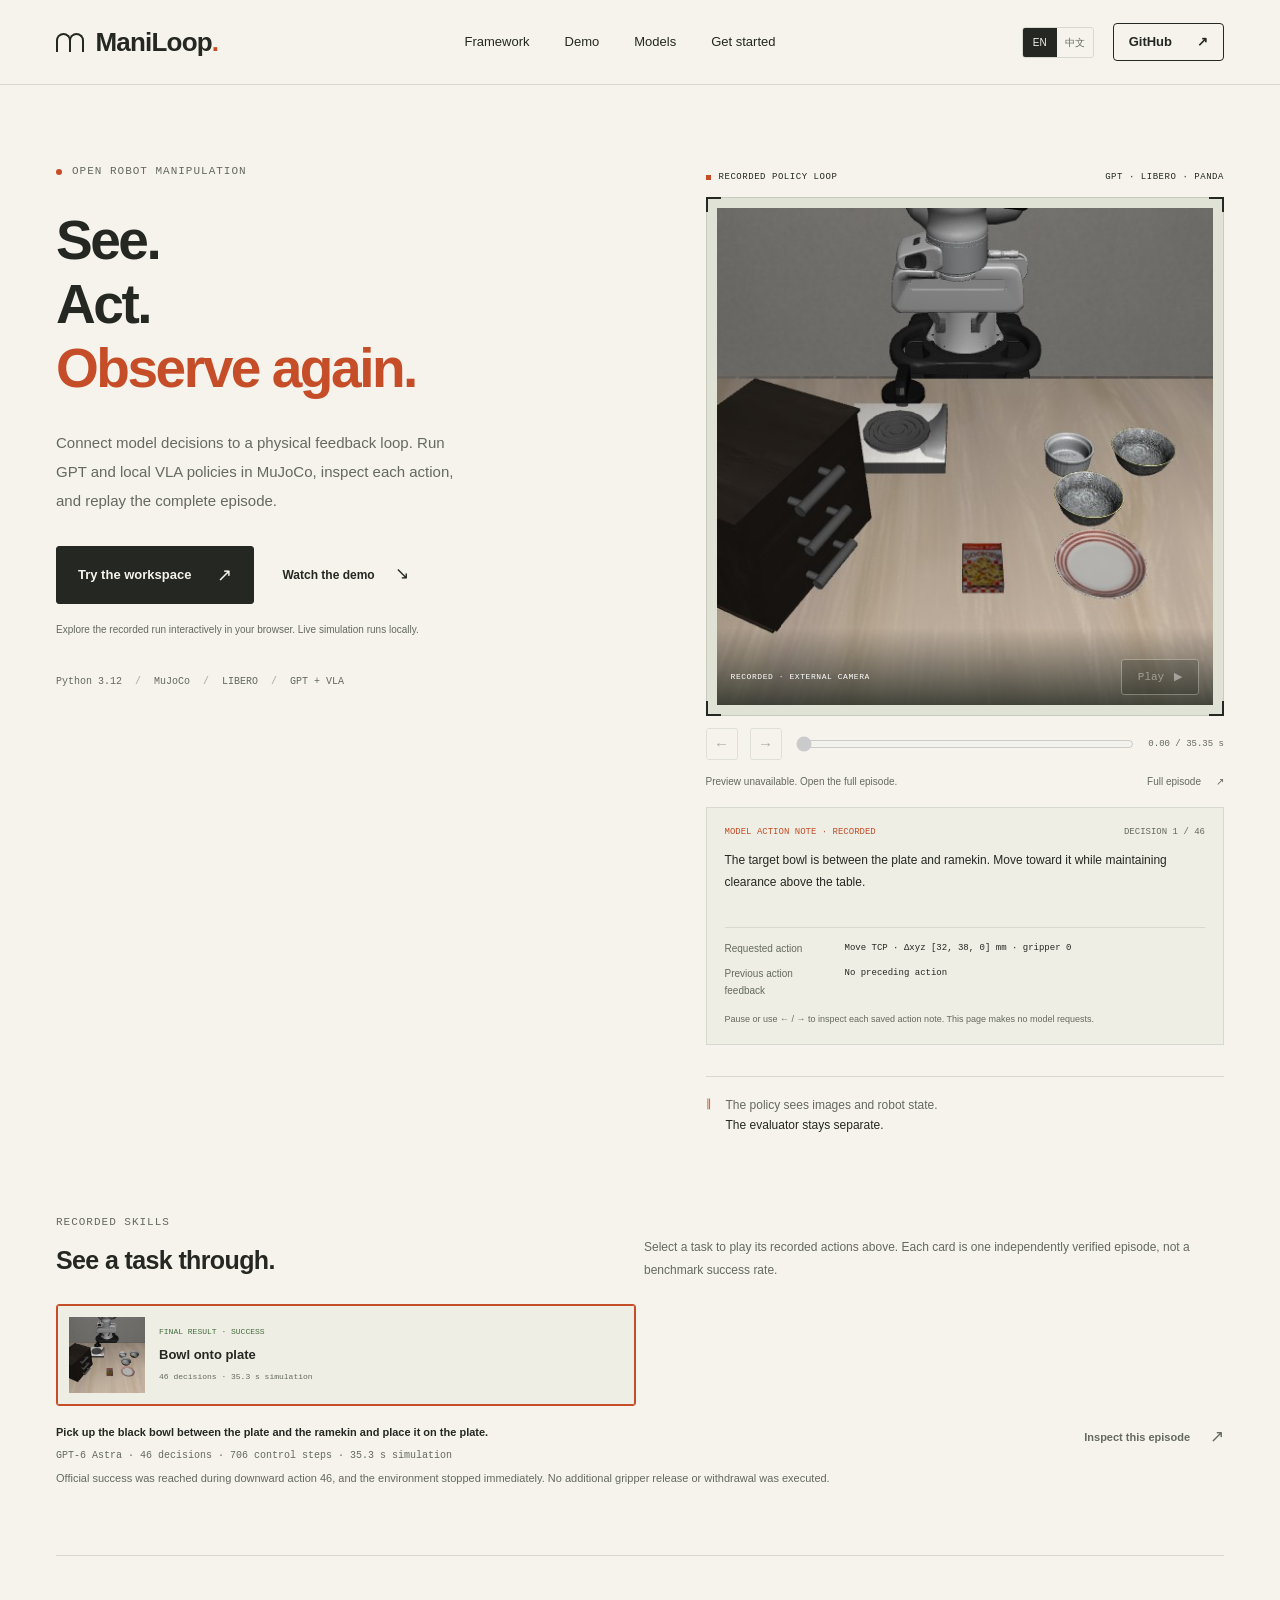
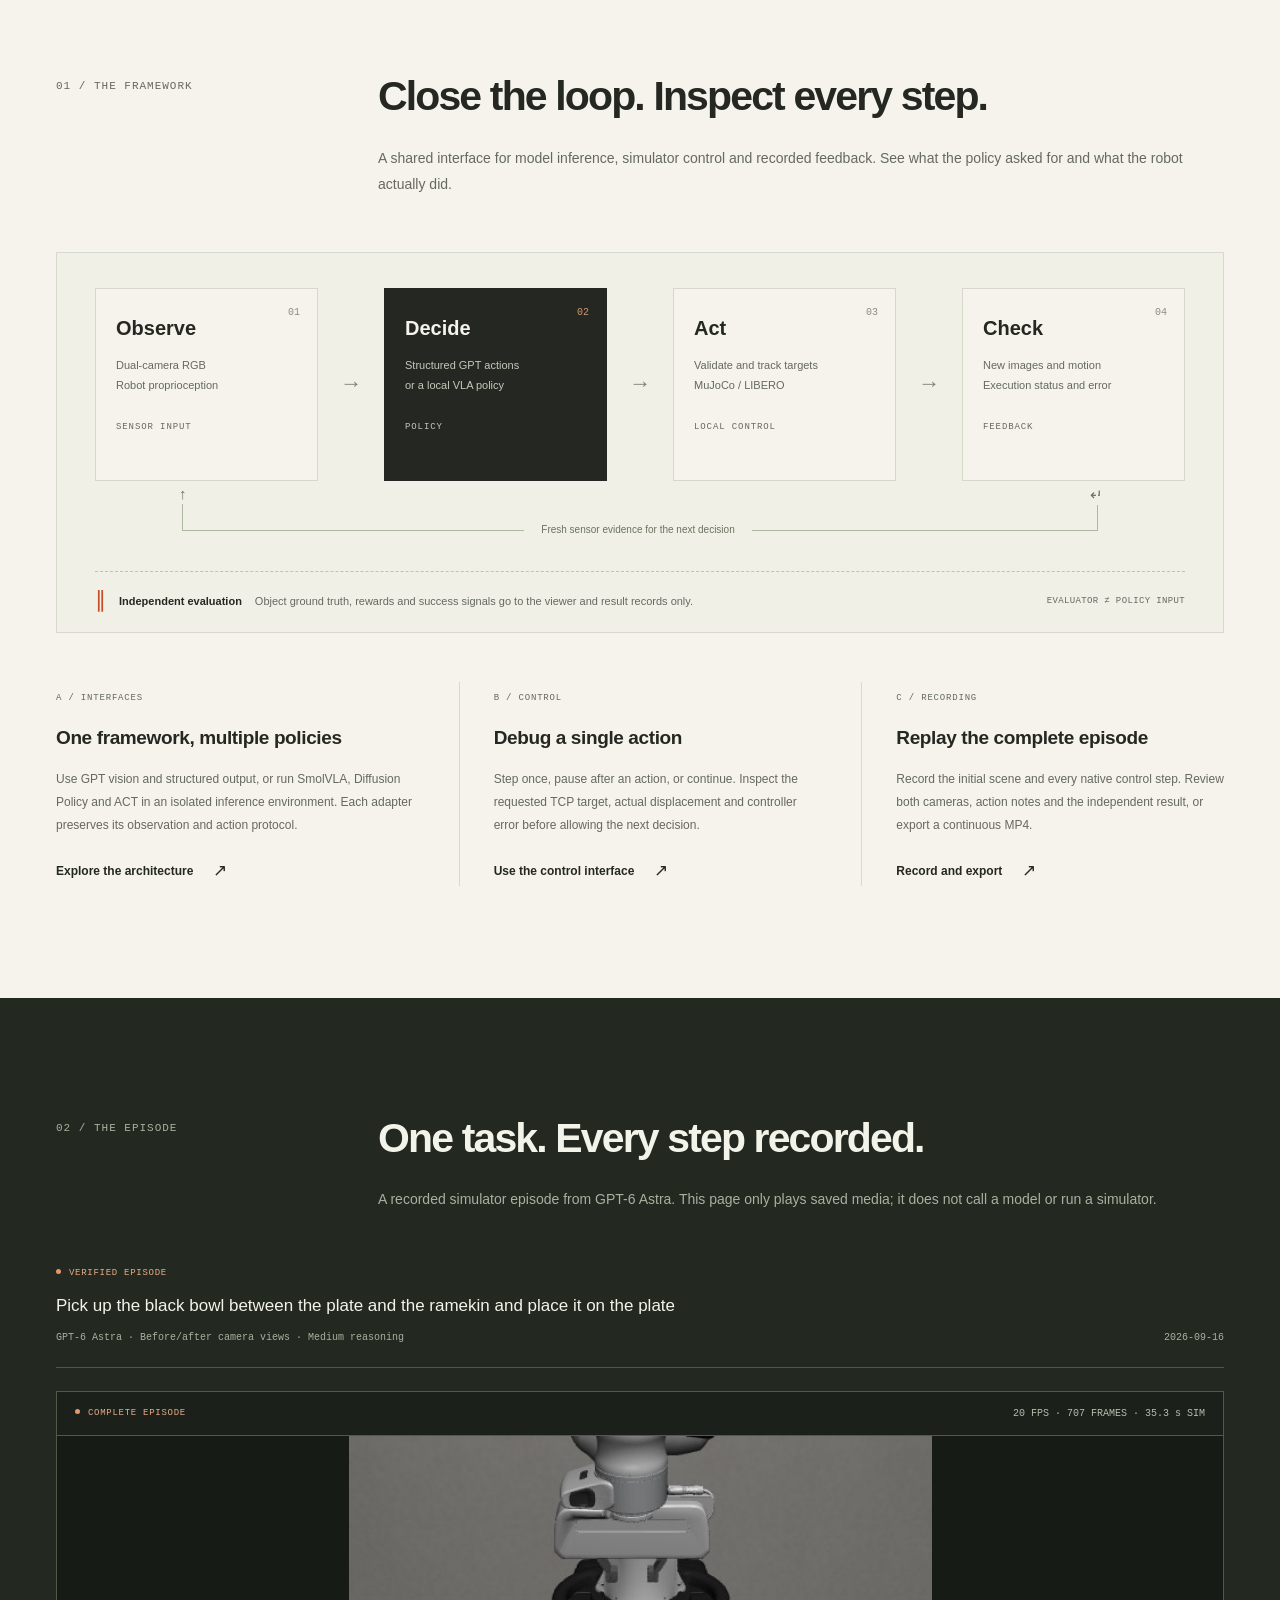
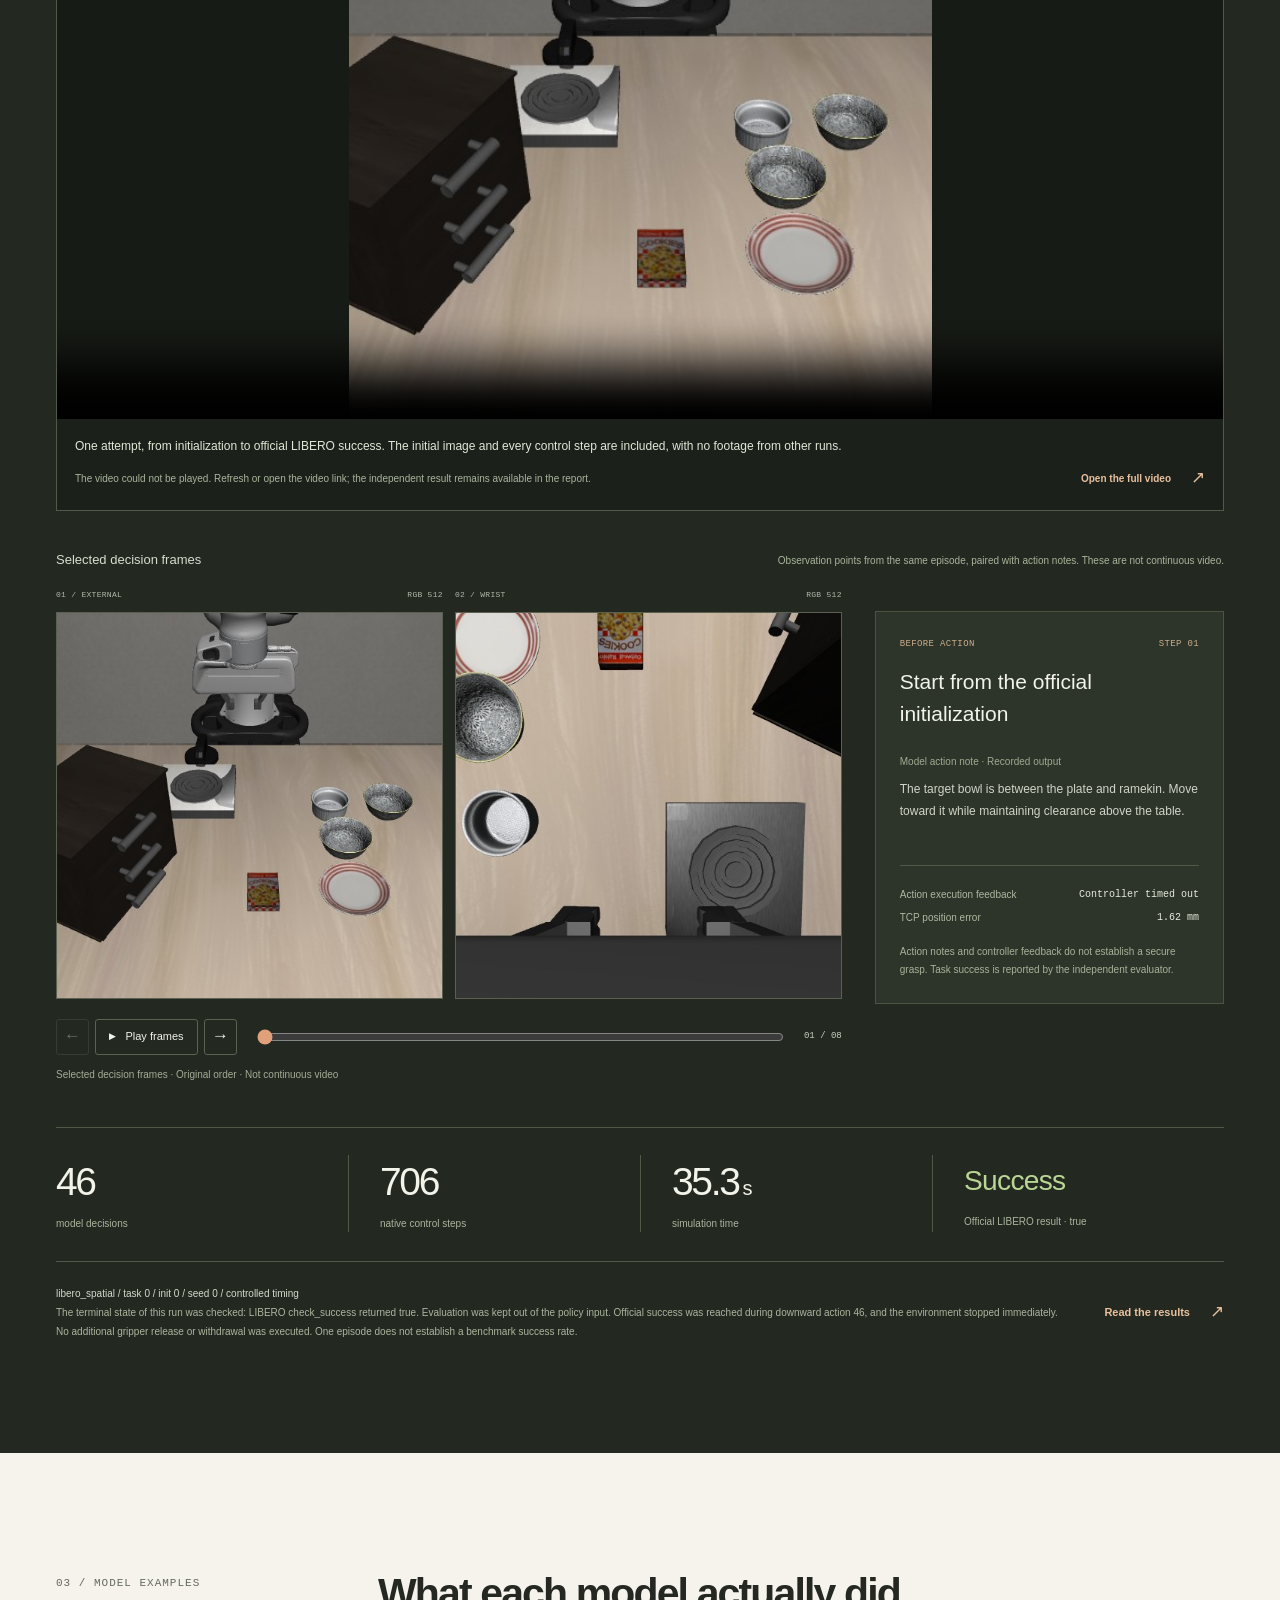
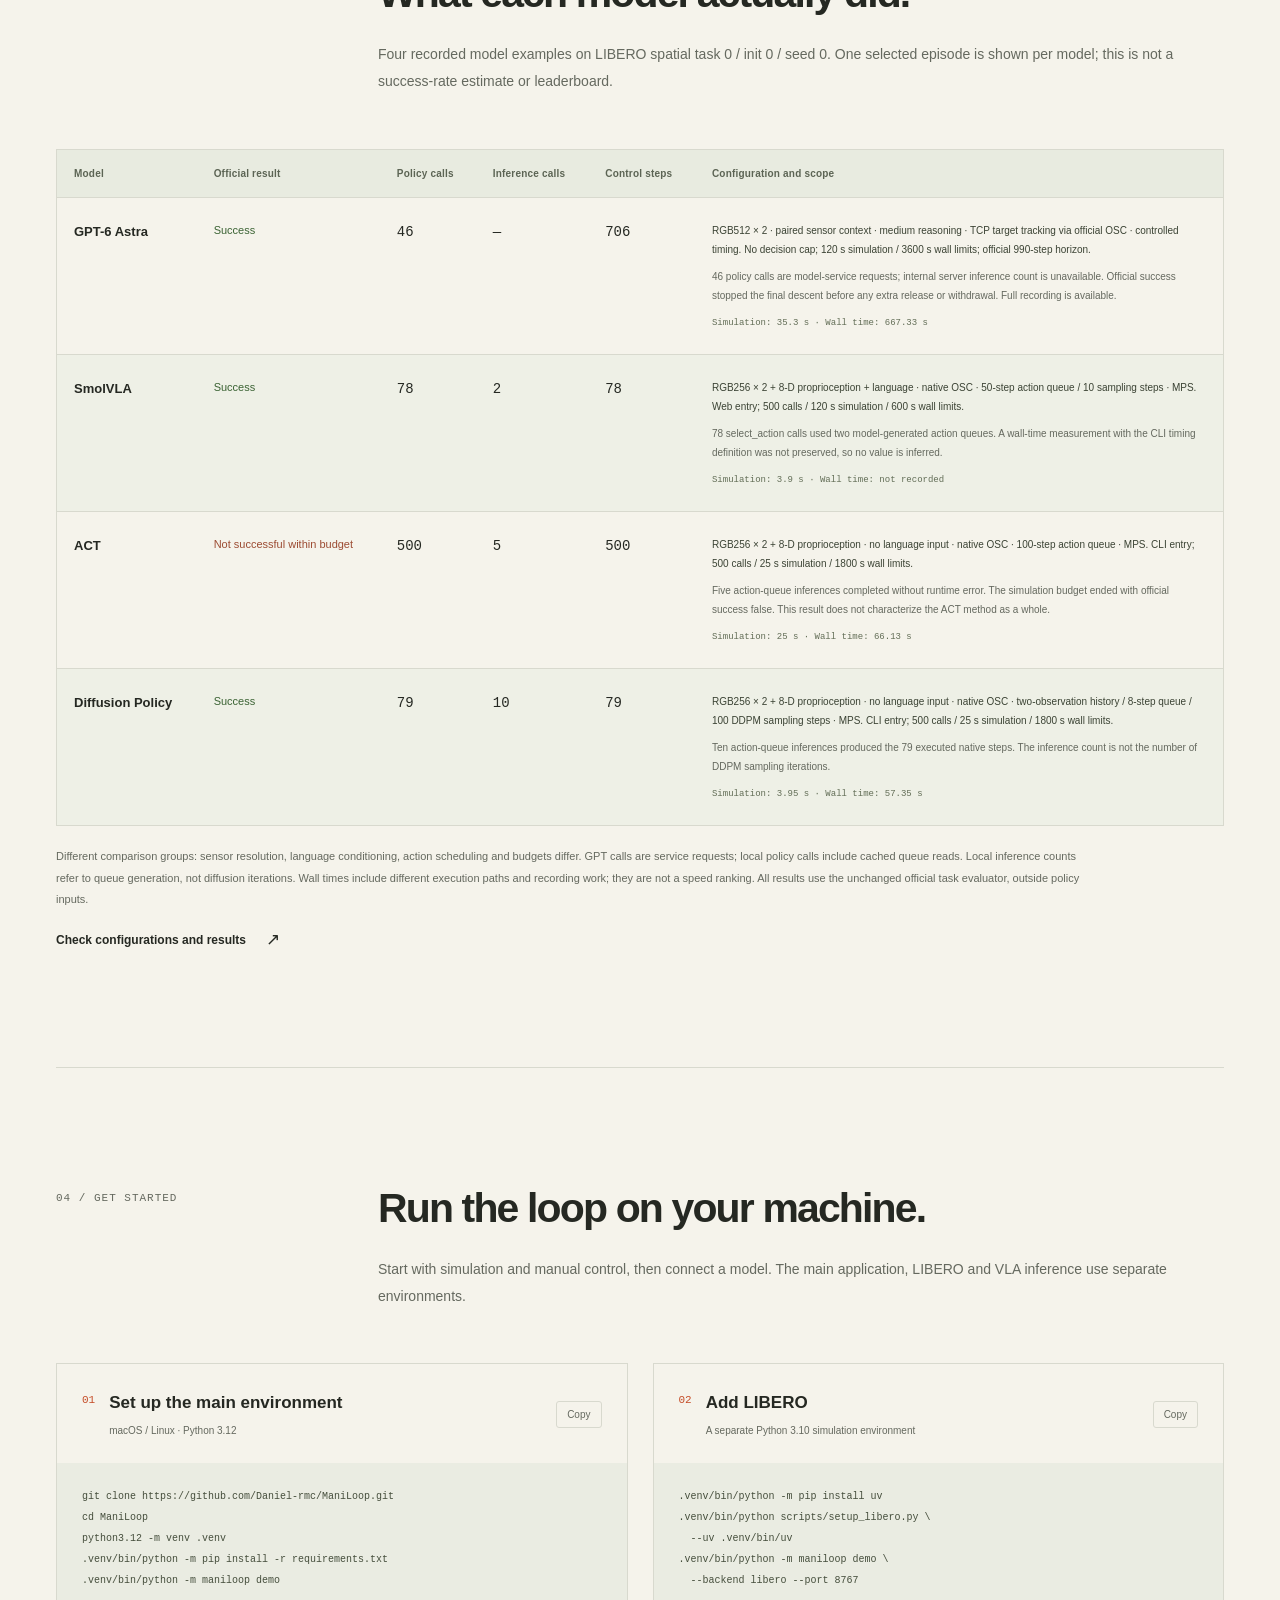
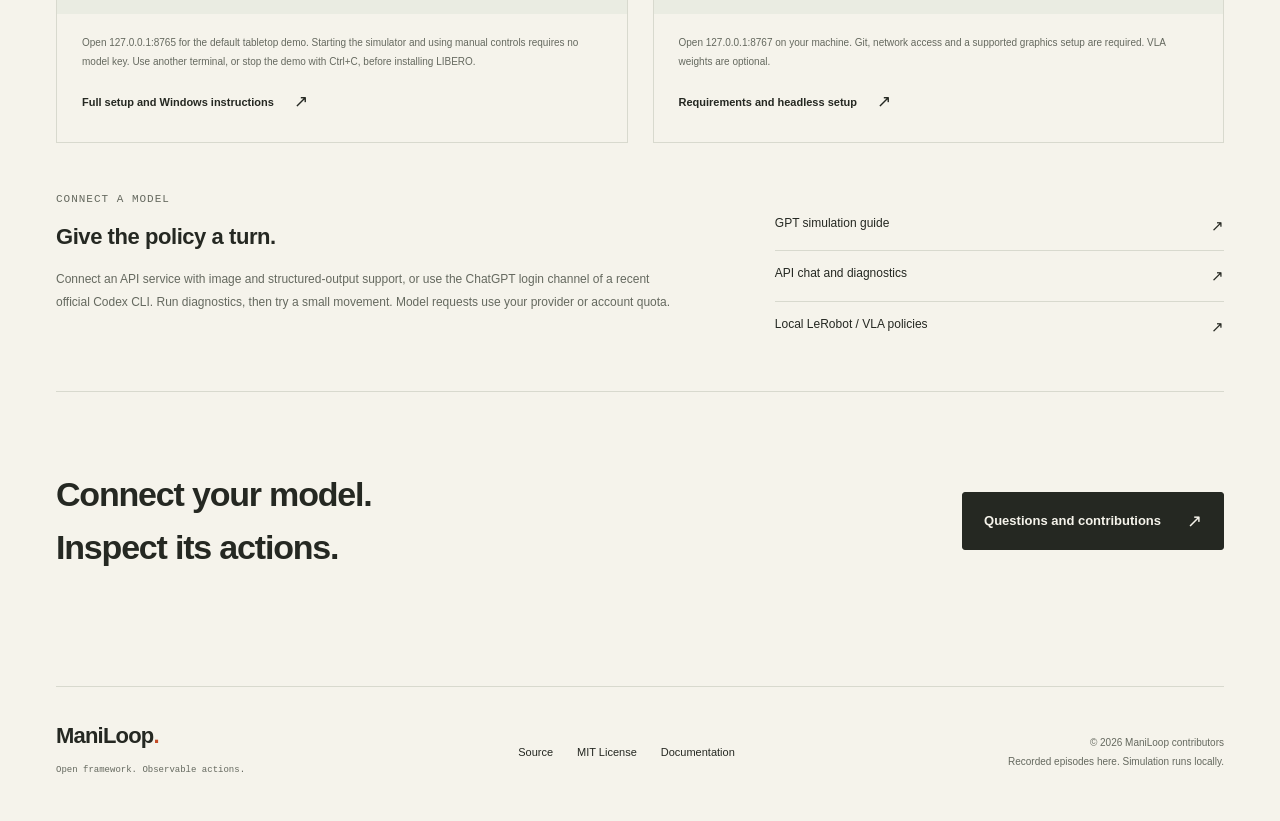
==== commit 6dcba754: "feat: play recorded policy loops on the project homepage" ====
--- a/site/index.html
+++ b/site/index.html
@@ -11,8 +11,9 @@
   <meta property="og:url" content="https://daniel-rmc.github.io/ManiLoop/">
   <title>ManiLoop — See. Act. Observe again.</title>
   <link rel="icon" href="assets/favicon.svg" type="image/svg+xml">
-  <link rel="stylesheet" href="styles.css?v=bilingual-workspace-1">
-  <script src="app.js?v=bilingual-workspace-1" defer></script>
+  <link rel="stylesheet" href="styles.css?v=recorded-skills-1">
+  <script src="app.js?v=recorded-skills-1" defer></script>
+  <script src="showcase.js?v=recorded-skills-2" defer></script>
 </head>
 <body>
   <a class="skip-link" href="#main" data-i18n="skip">Skip to content</a>
@@ -31,15 +32,28 @@
         <div class="tech-strip" aria-label="Technology stack" data-i18n-aria="tech_stack"><span>Python 3.12</span><span>MuJoCo</span><span>LIBERO</span><span>GPT + VLA</span></div>
       </div>
       <div class="hero-visual">
-        <div class="visual-heading"><span><span class="square-marker" aria-hidden="true"></span><span data-i18n="observation_label">OBSERVATION / 01</span></span><span>LIBERO · PANDA</span></div>
+        <div class="visual-heading"><span><span class="square-marker" aria-hidden="true"></span><span data-showcase-i18n="heading">RECORDED POLICY LOOP</span></span><span>GPT · LIBERO · PANDA</span></div>
         <div class="hero-image-frame">
           <img id="hero-image" src="assets/episodes/20260916-172331-d3bc5ef2/01-external.jpg" alt="A recorded LIBERO scene with the Panda arm, bowls and a plate" data-i18n-alt="hero_alt" width="512" height="512" fetchpriority="high">
+          <video id="hero-video" muted loop playsinline preload="metadata" aria-label="Recorded robot task preview" hidden></video>
           <span class="image-corner corner-tl" aria-hidden="true"></span><span class="image-corner corner-tr" aria-hidden="true"></span><span class="image-corner corner-bl" aria-hidden="true"></span><span class="image-corner corner-br" aria-hidden="true"></span>
-          <div class="image-overlay"><span data-i18n="external_camera">EXTERNAL CAMERA</span><span>512 × 512 / RGB</span></div>
+          <div class="image-overlay"><span data-showcase-i18n="recorded">RECORDED · EXTERNAL CAMERA</span><button id="hero-play-toggle" type="button" aria-pressed="false" disabled><span id="hero-play-label">Play</span><span id="hero-play-icon" aria-hidden="true">▶</span></button></div>
         </div>
-        <div class="visual-caption"><span data-i18n="real_image">An actual simulator frame</span><a href="#demo"><span data-i18n="browse_episode">Explore the episode</span><span aria-hidden="true">↓</span></a></div>
-        <div class="hero-note"><span class="note-index">01—</span><p><span data-i18n="sensor_note">The policy sees images and robot state.</span><br><strong data-i18n="score_note">The evaluator stays separate.</strong></p></div>
+        <div class="hero-scrub"><button id="hero-previous-decision" type="button" aria-label="Previous decision" disabled>←</button><button id="hero-next-decision" type="button" aria-label="Next decision" disabled>→</button><label class="visually-hidden" for="hero-progress" data-showcase-i18n="seek">Seek in the recorded preview</label><input id="hero-progress" type="range" min="0" max="1" value="0" step="0.05" disabled><span id="hero-time">0.00 / — s</span></div>
+        <div class="visual-caption"><span id="hero-playback-note" data-showcase-i18n="timing">Simulation time · Model waits omitted</span><a id="hero-full-video" href="#demo"><span data-showcase-i18n="full_video">Full episode</span><span aria-hidden="true">↗</span></a></div>
+        <div class="hero-decision" id="hero-decision" hidden>
+          <div class="hero-decision-heading"><span data-showcase-i18n="action_note">MODEL ACTION NOTE · RECORDED</span><strong id="hero-decision-number">—</strong></div>
+          <p id="hero-action-explanation"></p>
+          <dl class="hero-action-fields"><div><dt data-showcase-i18n="command">Requested action</dt><dd id="hero-action-command">—</dd></div><div><dt data-showcase-i18n="feedback">Previous action feedback</dt><dd id="hero-action-feedback">—</dd></div></dl>
+          <p class="hero-note-hint" data-showcase-i18n="pause_hint">Pause to read the model's saved action note. This page makes no model requests.</p>
+        </div>
+        <div class="hero-note"><span class="note-index">∥</span><p><span data-i18n="sensor_note">The policy sees images and robot state.</span><br><strong data-i18n="score_note">The evaluator stays separate.</strong></p></div>
       </div>
+    </section>
+    <section class="skill-gallery page-width" id="skills" aria-labelledby="skills-title" hidden>
+      <div class="skill-gallery-heading"><div><p class="eyebrow" data-showcase-i18n="gallery_eyebrow">RECORDED SKILLS</p><h2 id="skills-title" data-showcase-i18n="gallery_title">See a task through.</h2></div><p data-showcase-i18n="gallery_description">Select a task to play its recorded actions above. Each card is one independently verified episode, not a benchmark success rate.</p></div>
+      <div class="skill-cards" id="skill-cards" role="group" aria-label="Select a recorded task"></div>
+      <div class="skill-selected-detail"><div><strong id="hero-task-name"></strong><p id="hero-task-summary"></p><p id="hero-outcome-note"></p></div><a id="hero-workspace-link" class="text-link" href="playground/?lang=en" hidden><span data-showcase-i18n="workspace">Inspect this episode</span><span aria-hidden="true">↗</span></a></div>
     </section>
     <section id="framework" class="framework-section page-width section-space" aria-labelledby="framework-title">
       <div class="section-heading"><p class="eyebrow" data-i18n="framework_eyebrow">01 / THE FRAMEWORK</p><div><h2 id="framework-title" data-i18n="framework_title">Close the loop. Inspect every step.</h2><p class="section-intro" data-i18n="framework_intro">A shared interface for model inference, simulator control and recorded feedback. See what the policy asked for and what the robot actually did.</p></div></div>
--- a/site/styles.css
+++ b/site/styles.css
@@ -64,8 +64,43 @@
 .visual-heading > span:first-child { display: inline-flex; align-items: center; gap: 8px; }
 .square-marker { width: 5px; height: 5px; background: var(--accent); display: inline-block; }
 .hero-image-frame { position: relative; padding: 10px; background: #dfe2d5; border: 1px solid #c7cbbd; }
-.hero-image-frame > img { display: block; width: 100%; height: auto; aspect-ratio: 1; object-fit: cover; background: #dfe2d5; }
+.hero-image-frame > img, .hero-image-frame > video { display: block; width: 100%; height: auto; aspect-ratio: 1; object-fit: contain; background: #dfe2d5; }
 .image-overlay { position: absolute; bottom: 10px; left: 10px; right: 10px; padding: 31px 14px 10px; display: flex; justify-content: space-between; color: white; background: linear-gradient(transparent, rgba(24, 30, 24, .75)); font: 8px/1.7 var(--mono); letter-spacing: .07em; }
+.image-overlay { align-items: center; gap: 10px; }
+#hero-play-toggle { display: inline-flex; align-items: center; justify-content: center; gap: 10px; min-height: 36px; min-width: 78px; padding: 5px 11px; border: 1px solid #d6d9cc; border-radius: 3px; color: white; background: rgba(24, 30, 24, .62); font: 11px/1.5 var(--mono); }
+#hero-play-toggle:hover:not(:disabled) { background: var(--accent); }
+.hero-scrub { display: flex; align-items: center; gap: 12px; margin-top: 12px; }
+.hero-scrub button { flex-shrink: 0; width: 32px; height: 32px; background: transparent; border: 1px solid #b9bdae; color: var(--ink); border-radius: 3px; }
+.hero-scrub button:hover:not(:disabled) { border-color: var(--accent); color: var(--accent); }
+#hero-progress { width: 100%; min-width: 0; accent-color: var(--accent); height: 20px; }
+#hero-time { flex-shrink: 0; color: var(--muted); font: 9px/1.8 var(--mono); }
+.hero-decision { margin-top: 17px; background: #eeeee4; border: 1px solid var(--line); padding: 17px 18px; }
+.hero-decision-heading { display: flex; justify-content: space-between; gap: 10px; color: var(--accent); font: 9px/1.7 var(--mono); }
+.hero-decision-heading strong { white-space: nowrap; font-weight: 500; color: var(--muted); }
+#hero-action-explanation { margin-top: 10px; min-height: 5.3em; font-size: 12px; line-height: 1.8; }
+.hero-action-fields { display: grid; gap: 8px; margin: 13px 0 0; padding-top: 12px; border-top: 1px solid var(--line); font-size: 10px; }
+.hero-action-fields div { display: grid; grid-template-columns: 110px 1fr; gap: 10px; }
+.hero-action-fields dt { color: var(--muted); }
+.hero-action-fields dd { margin: 0; overflow-wrap: anywhere; font: 9px/1.8 var(--mono); }
+.hero-note-hint { margin-top: 12px; color: var(--muted); font-size: 9px; line-height: 1.8; }
+.skill-gallery { padding-bottom: 68px; }
+.skill-gallery-heading { display: flex; justify-content: space-between; align-items: end; gap: 35px; margin-bottom: 22px; }
+.skill-gallery-heading h2 { margin-top: 8px; font-size: 25px; font-weight: 580; letter-spacing: -.025em; }
+.skill-gallery-heading > p { max-width: 580px; color: var(--muted); font-size: 12px; line-height: 1.9; }
+.skill-cards { display: grid; grid-template-columns: repeat(auto-fit, minmax(245px, 1fr)); gap: 14px; }
+.skill-card { display: flex; align-items: center; gap: 14px; padding: 12px; max-width: 580px; width: 100%; text-align: left; border: 1px solid var(--line); border-radius: 3px; color: var(--ink); background: #eeeee5; }
+.skill-card:hover { border-color: var(--accent); }
+.skill-card[aria-pressed="true"] { border-color: var(--accent); box-shadow: inset 0 0 0 1px var(--accent); }
+.skill-card > img { width: 76px; height: 76px; flex-shrink: 0; object-fit: cover; }
+.skill-card-copy { display: flex; flex-direction: column; gap: 6px; min-width: 0; }
+.skill-card-result { color: #446c3c; font: 8px/1.6 var(--mono); }
+.skill-card-title { font-size: 13px; line-height: 1.5; font-weight: 600; }
+.skill-card-meta { color: var(--muted); font: 8px/1.7 var(--mono); }
+.skill-selected-detail { display: flex; justify-content: space-between; align-items: start; gap: 30px; margin-top: 17px; color: var(--muted); font-size: 11px; }
+.skill-selected-detail strong { font-weight: 550; color: var(--ink); }
+#hero-task-summary { margin-top: 4px; font: 10px/1.9 var(--mono); }
+#hero-outcome-note { margin-top: 4px; }
+#hero-workspace-link { flex-shrink: 0; font-size: 11px; }
 .image-corner { position: absolute; width: 15px; height: 15px; border-color: var(--ink); border-style: solid; z-index: 1; }
 .corner-tl { top: -1px; left: -1px; border-width: 2px 0 0 2px; }
 .corner-tr { top: -1px; right: -1px; border-width: 2px 2px 0 0; }
@@ -422,6 +457,17 @@
 html[lang="en"] .loop-node h3 { font-size: 20px; }
 html[lang="en"] .run-metrics .metric-result strong { font-size: clamp(20px, 2.2vw, 29px); line-height: 1.85; }
 @media (max-width: 560px) {
+  .skill-gallery { padding-bottom: 45px; }
+  .skill-gallery-heading, .skill-selected-detail { display: block; }
+  .skill-gallery-heading > p { margin-top: 12px; font-size: 11px; }
+  .skill-cards { grid-template-columns: 1fr; }
+  #hero-workspace-link { margin-top: 12px; }
+  .hero-scrub { gap: 8px; }
+  #hero-time { font-size: 8px; }
+  .hero-decision { padding: 14px; }
+  .hero-decision-heading { font-size: 8px; }
+  .hero-action-fields div { grid-template-columns: 90px 1fr; }
+  #hero-action-explanation { min-height: 0; }
   html[lang="en"] .hero h1 { font-size: clamp(42px, 11.4vw, 60px); }
   html[lang="en"] .section-heading h2 { font-size: 28px; }
   html[lang="en"] .hero-actions { gap: 19px; }
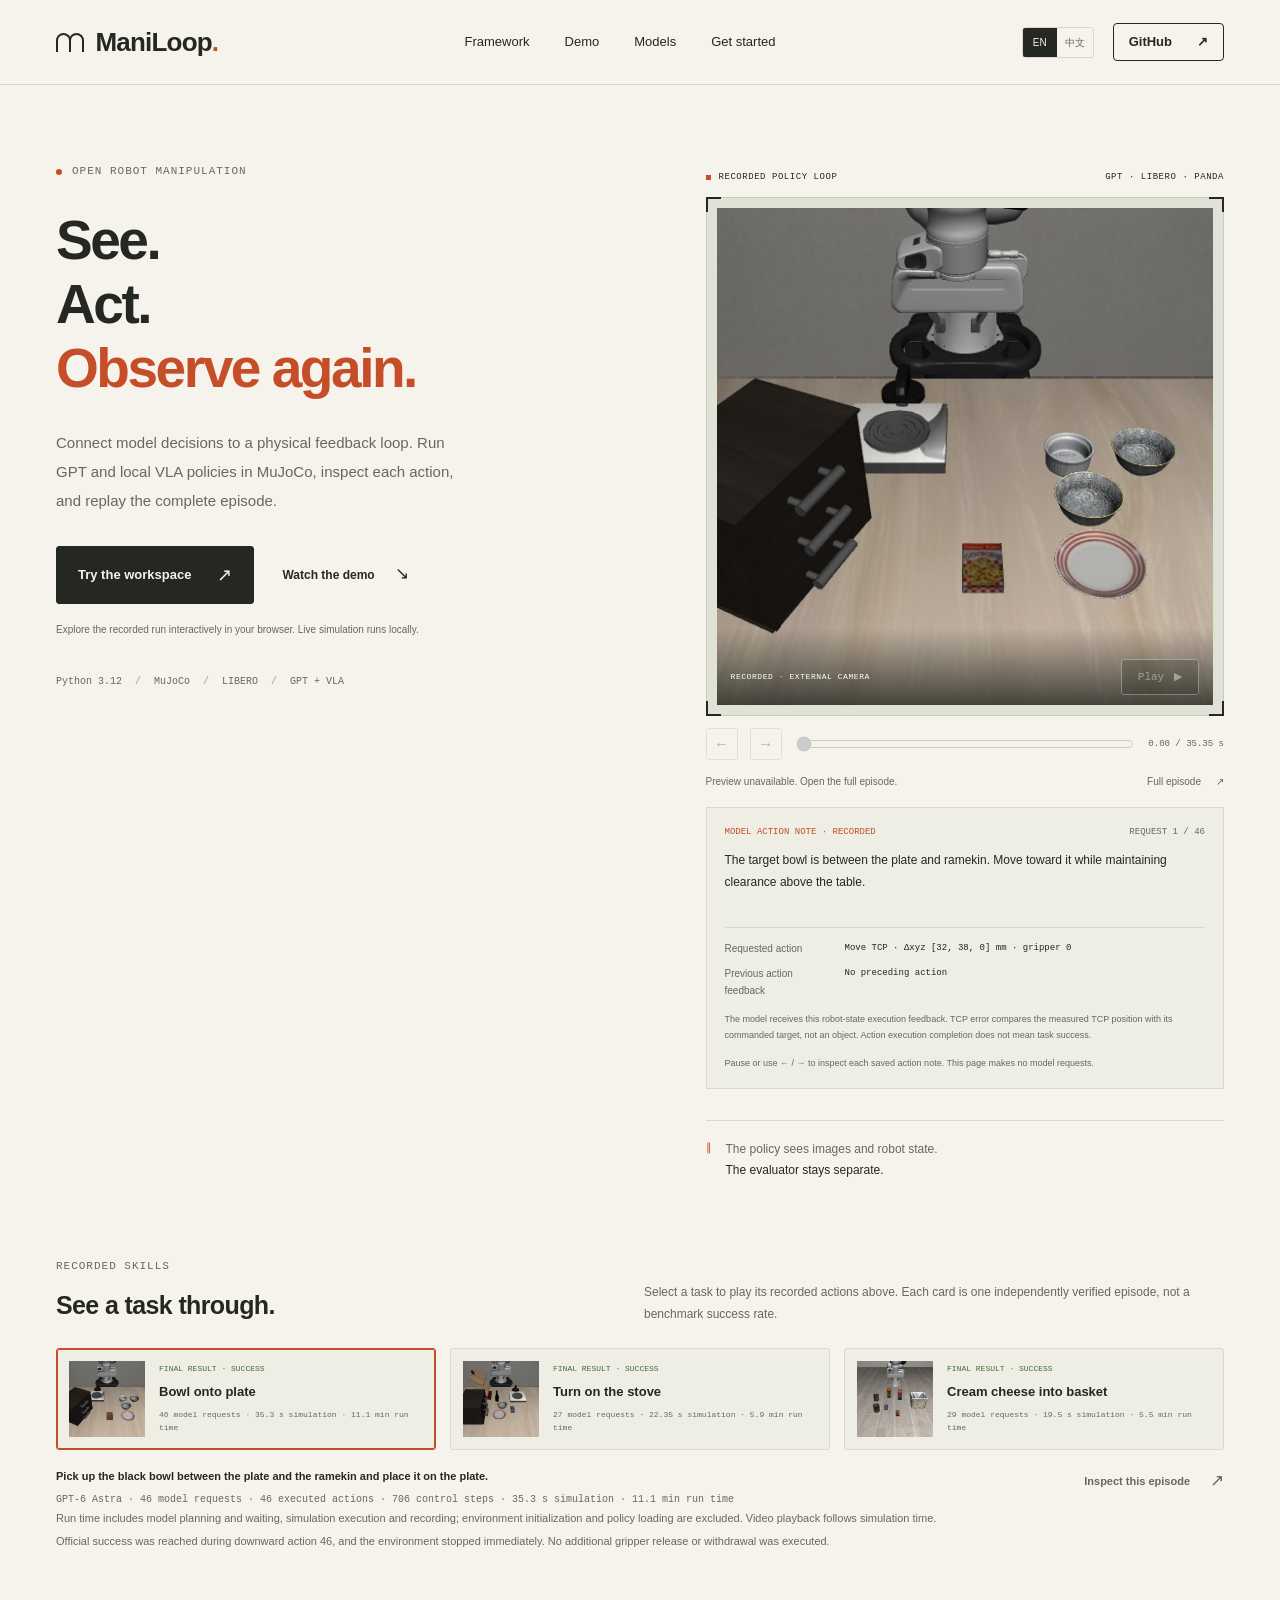
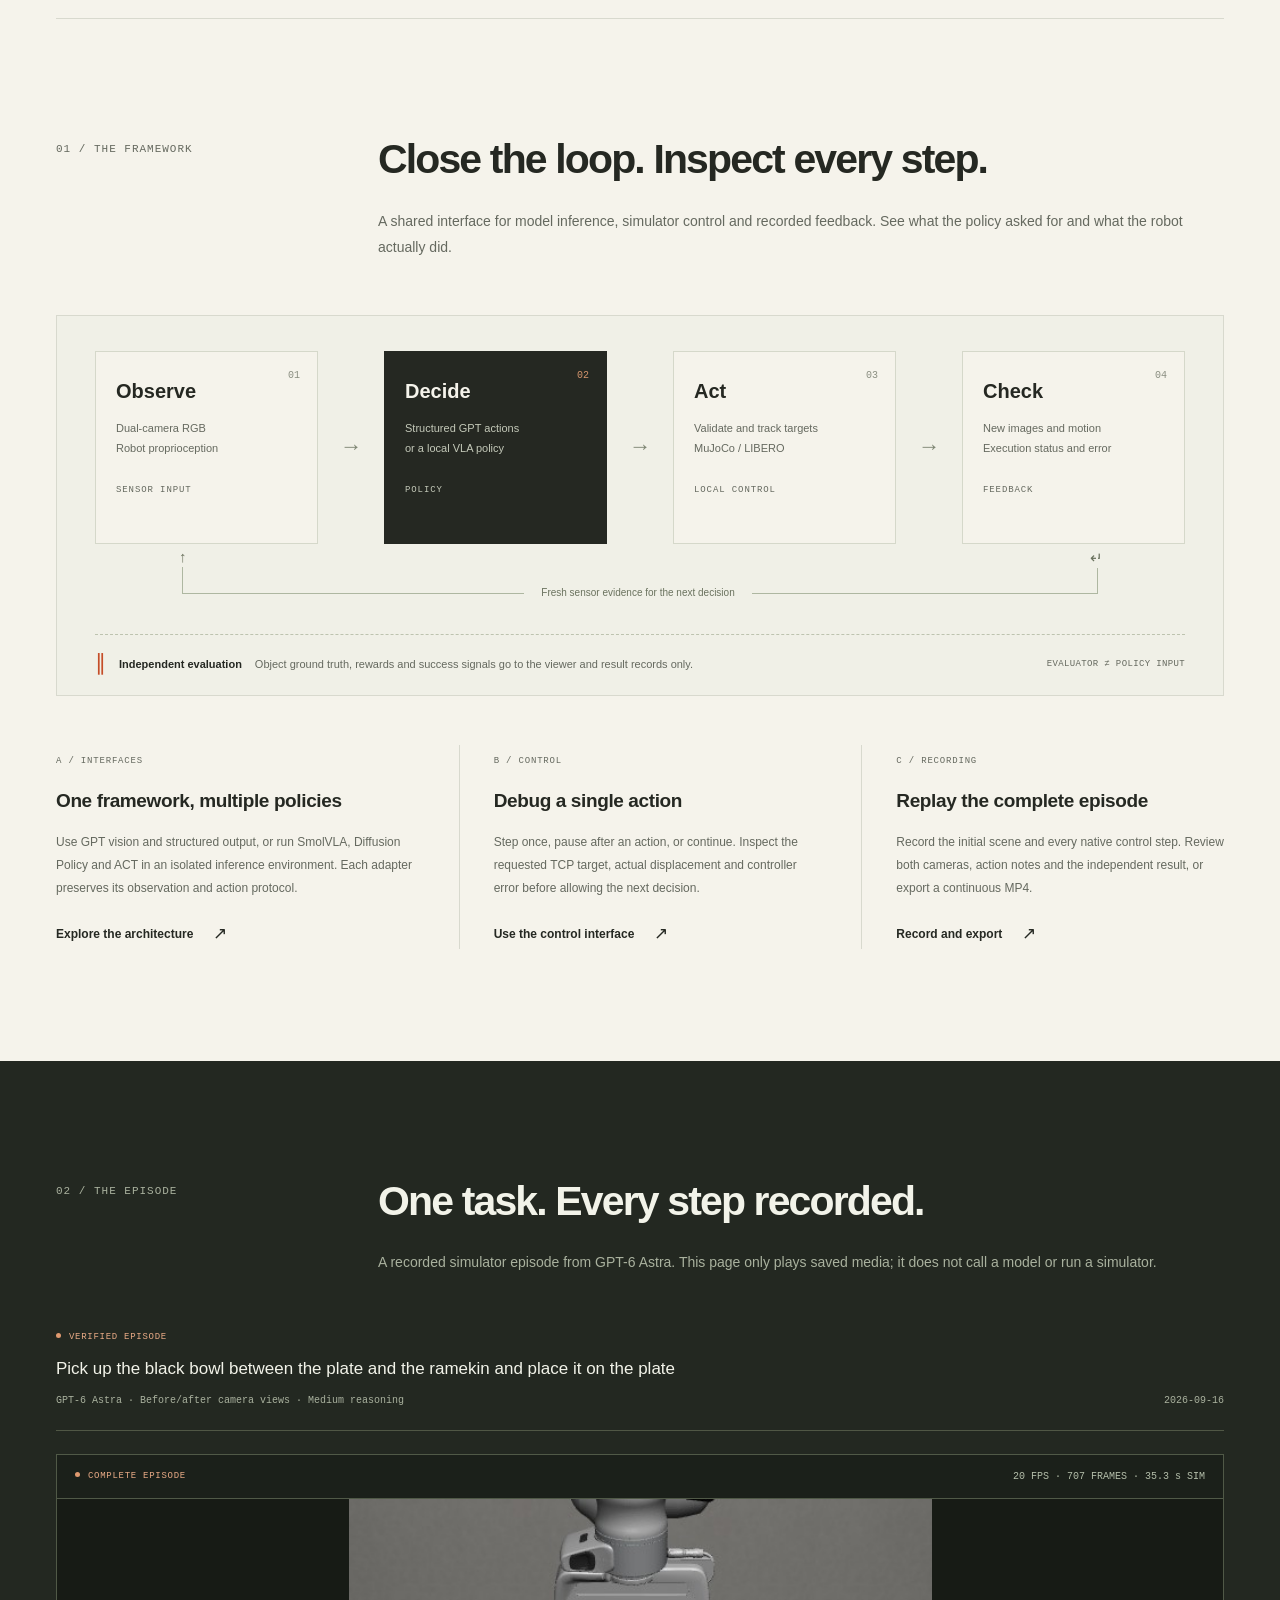
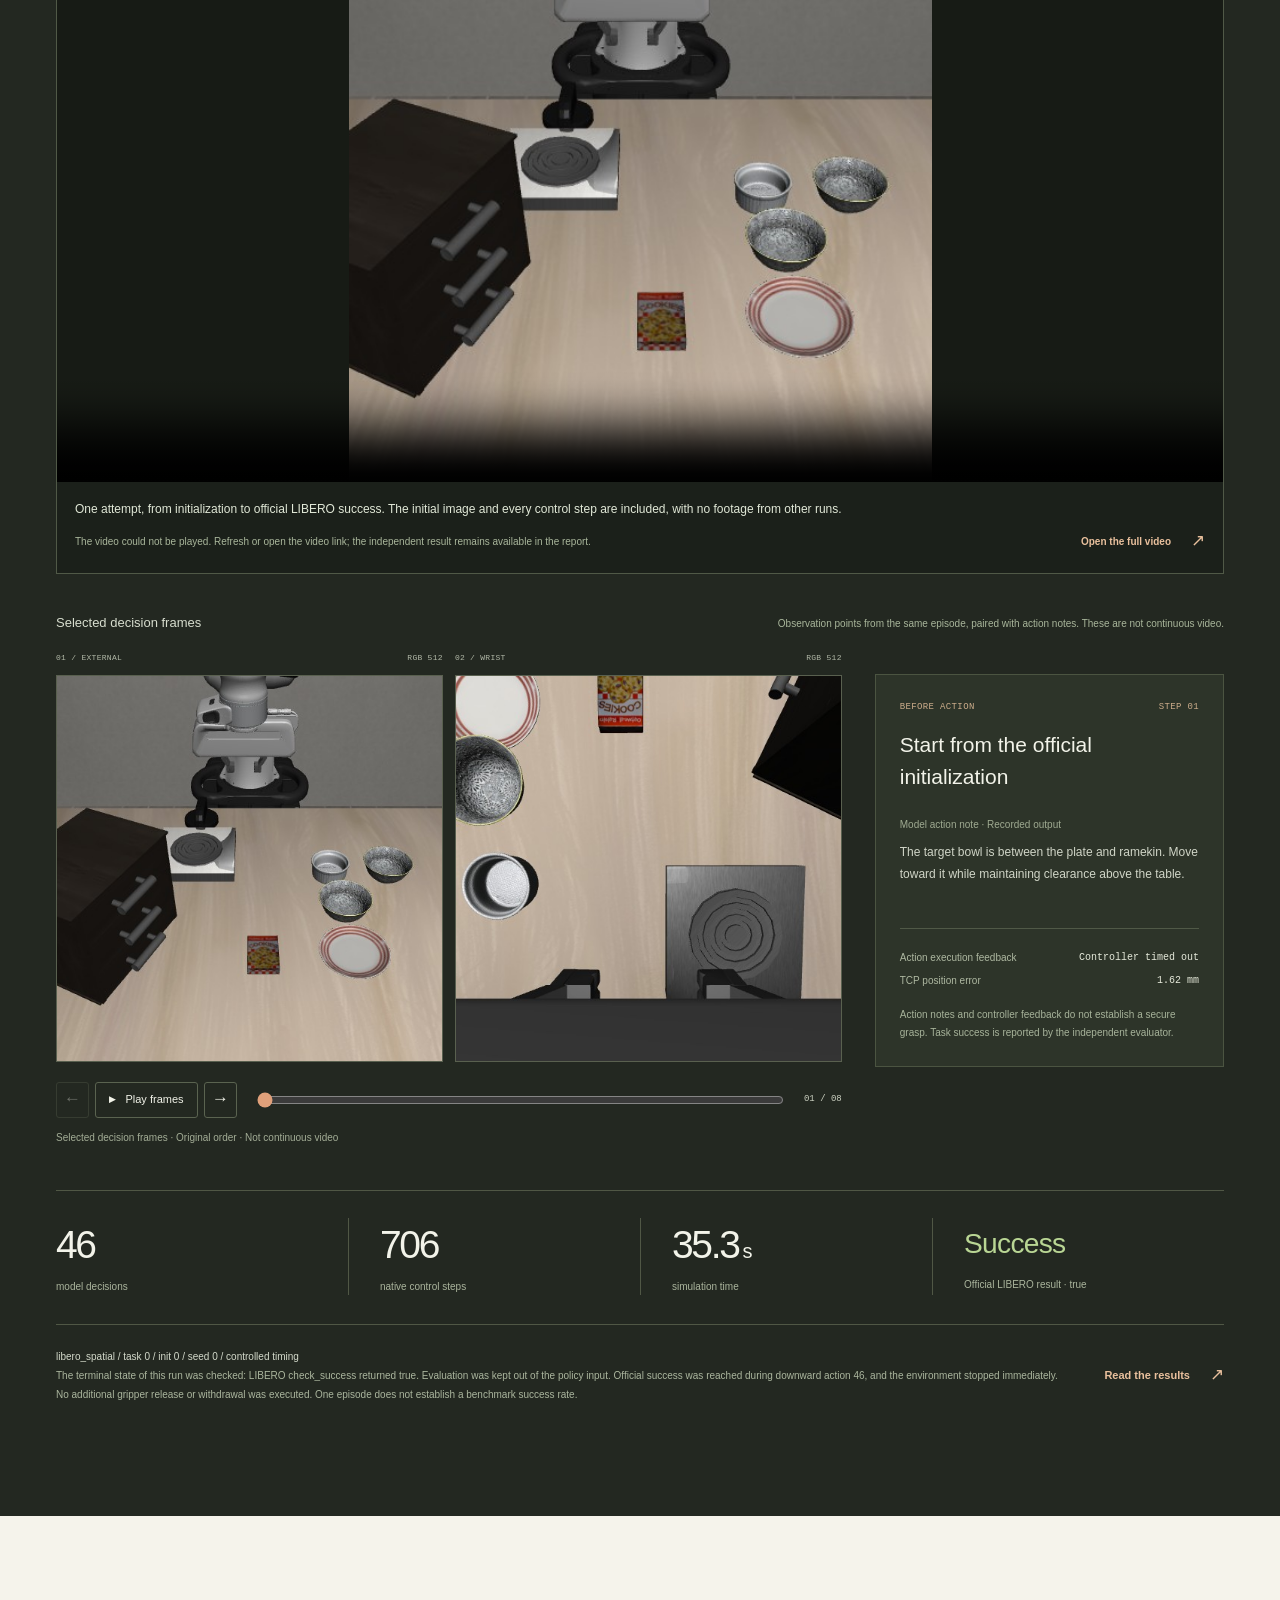
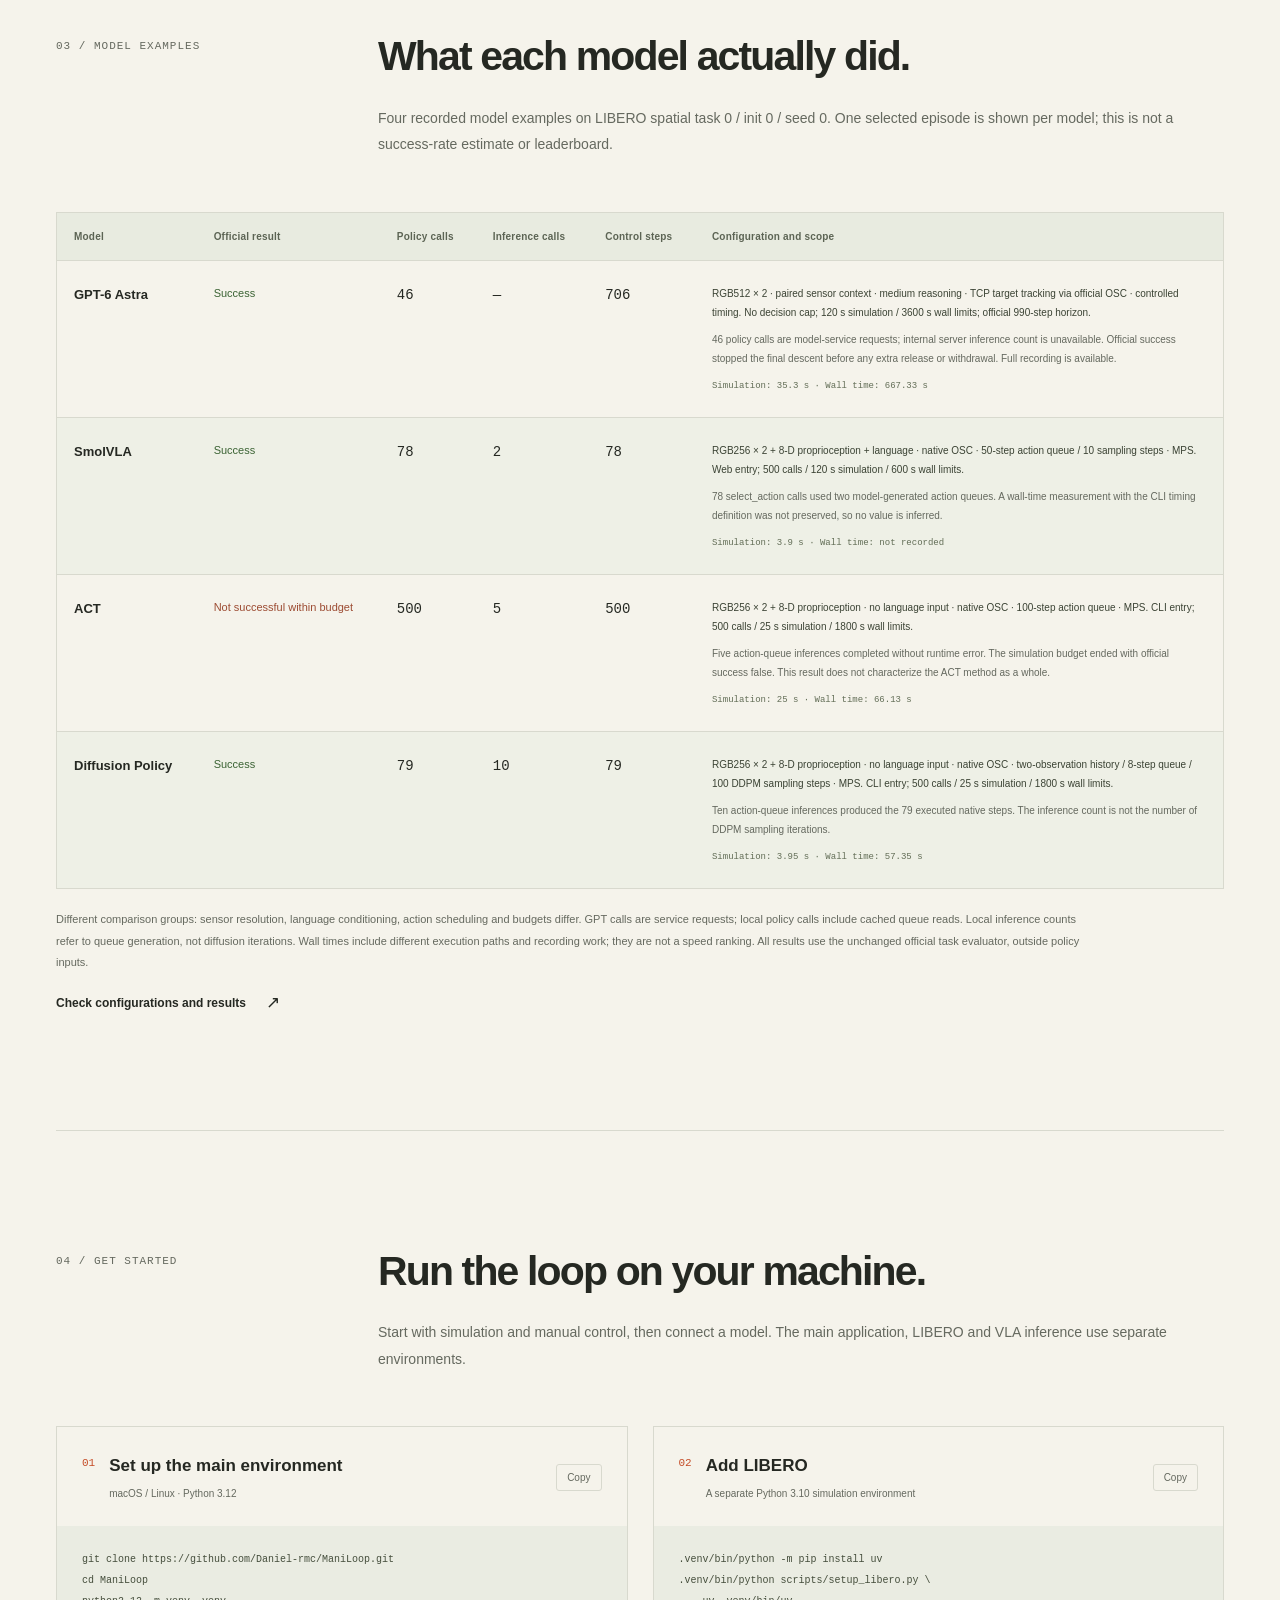
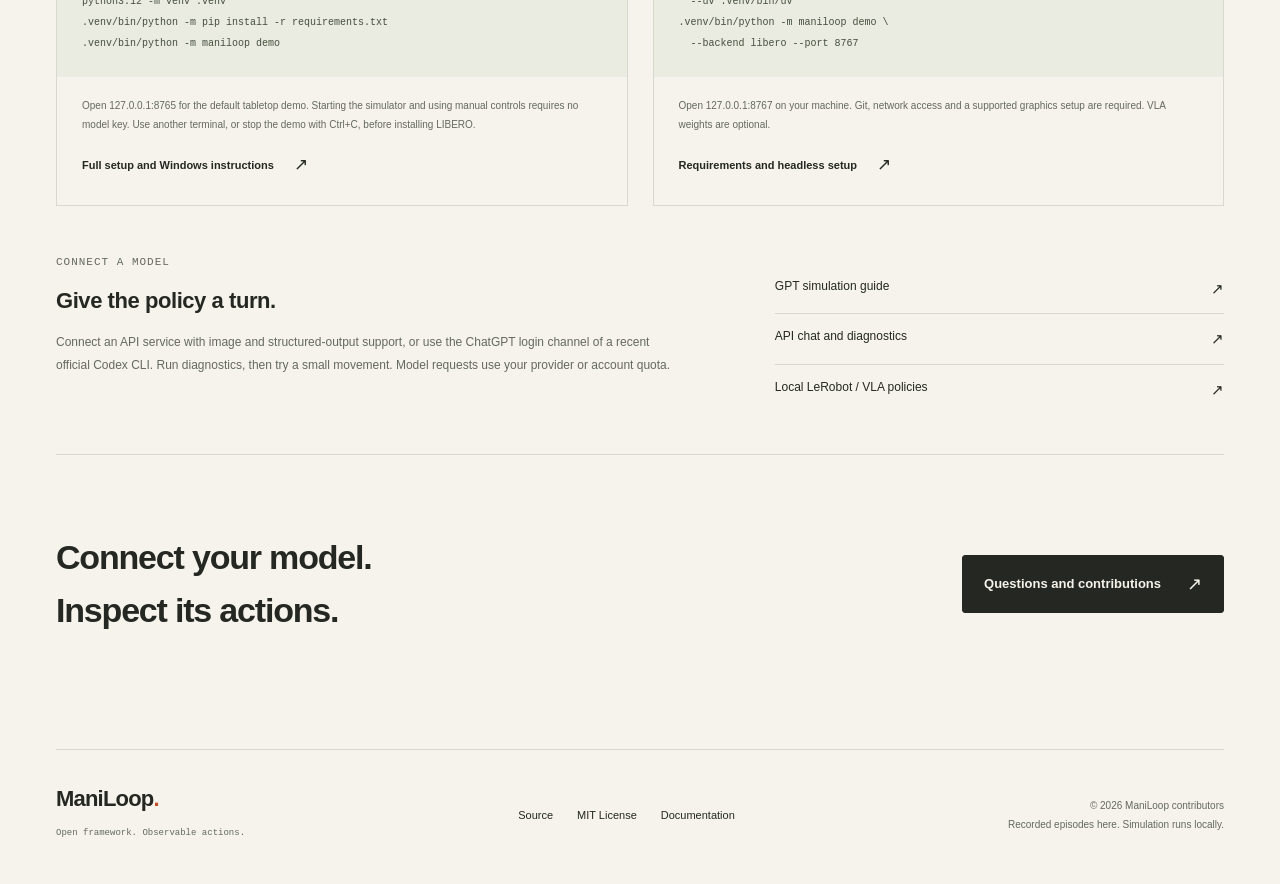
==== commit 77a0751a: "feat: add verified stove and basket policy demos" ====
--- a/site/index.html
+++ b/site/index.html
@@ -13,7 +13,7 @@
   <link rel="icon" href="assets/favicon.svg" type="image/svg+xml">
   <link rel="stylesheet" href="styles.css?v=recorded-skills-1">
   <script src="app.js?v=recorded-skills-1" defer></script>
-  <script src="showcase.js?v=recorded-skills-2" defer></script>
+  <script src="showcase.js?v=recorded-skills-4" defer></script>
 </head>
 <body>
   <a class="skip-link" href="#main" data-i18n="skip">Skip to content</a>
@@ -45,6 +45,7 @@
           <div class="hero-decision-heading"><span data-showcase-i18n="action_note">MODEL ACTION NOTE · RECORDED</span><strong id="hero-decision-number">—</strong></div>
           <p id="hero-action-explanation"></p>
           <dl class="hero-action-fields"><div><dt data-showcase-i18n="command">Requested action</dt><dd id="hero-action-command">—</dd></div><div><dt data-showcase-i18n="feedback">Previous action feedback</dt><dd id="hero-action-feedback">—</dd></div></dl>
+          <p class="hero-note-hint" data-showcase-i18n="feedback_hint">The model receives this robot-state execution feedback. TCP error compares the measured TCP position with its commanded target, not an object. Action execution completion does not mean task success.</p>
           <p class="hero-note-hint" data-showcase-i18n="pause_hint">Pause to read the model's saved action note. This page makes no model requests.</p>
         </div>
         <div class="hero-note"><span class="note-index">∥</span><p><span data-i18n="sensor_note">The policy sees images and robot state.</span><br><strong data-i18n="score_note">The evaluator stays separate.</strong></p></div>
@@ -53,7 +54,7 @@
     <section class="skill-gallery page-width" id="skills" aria-labelledby="skills-title" hidden>
       <div class="skill-gallery-heading"><div><p class="eyebrow" data-showcase-i18n="gallery_eyebrow">RECORDED SKILLS</p><h2 id="skills-title" data-showcase-i18n="gallery_title">See a task through.</h2></div><p data-showcase-i18n="gallery_description">Select a task to play its recorded actions above. Each card is one independently verified episode, not a benchmark success rate.</p></div>
       <div class="skill-cards" id="skill-cards" role="group" aria-label="Select a recorded task"></div>
-      <div class="skill-selected-detail"><div><strong id="hero-task-name"></strong><p id="hero-task-summary"></p><p id="hero-outcome-note"></p></div><a id="hero-workspace-link" class="text-link" href="playground/?lang=en" hidden><span data-showcase-i18n="workspace">Inspect this episode</span><span aria-hidden="true">↗</span></a></div>
+      <div class="skill-selected-detail"><div><strong id="hero-task-name"></strong><p id="hero-task-summary"></p><p id="hero-wall-note" data-showcase-i18n="wall_scope">Run time includes model planning and waiting, simulation execution and recording; environment initialization and policy loading are excluded. Video playback follows simulation time.</p><p id="hero-outcome-note"></p></div><a id="hero-workspace-link" class="text-link" href="playground/?lang=en" hidden><span data-showcase-i18n="workspace">Inspect this episode</span><span aria-hidden="true">↗</span></a></div>
     </section>
     <section id="framework" class="framework-section page-width section-space" aria-labelledby="framework-title">
       <div class="section-heading"><p class="eyebrow" data-i18n="framework_eyebrow">01 / THE FRAMEWORK</p><div><h2 id="framework-title" data-i18n="framework_title">Close the loop. Inspect every step.</h2><p class="section-intro" data-i18n="framework_intro">A shared interface for model inference, simulator control and recorded feedback. See what the policy asked for and what the robot actually did.</p></div></div>
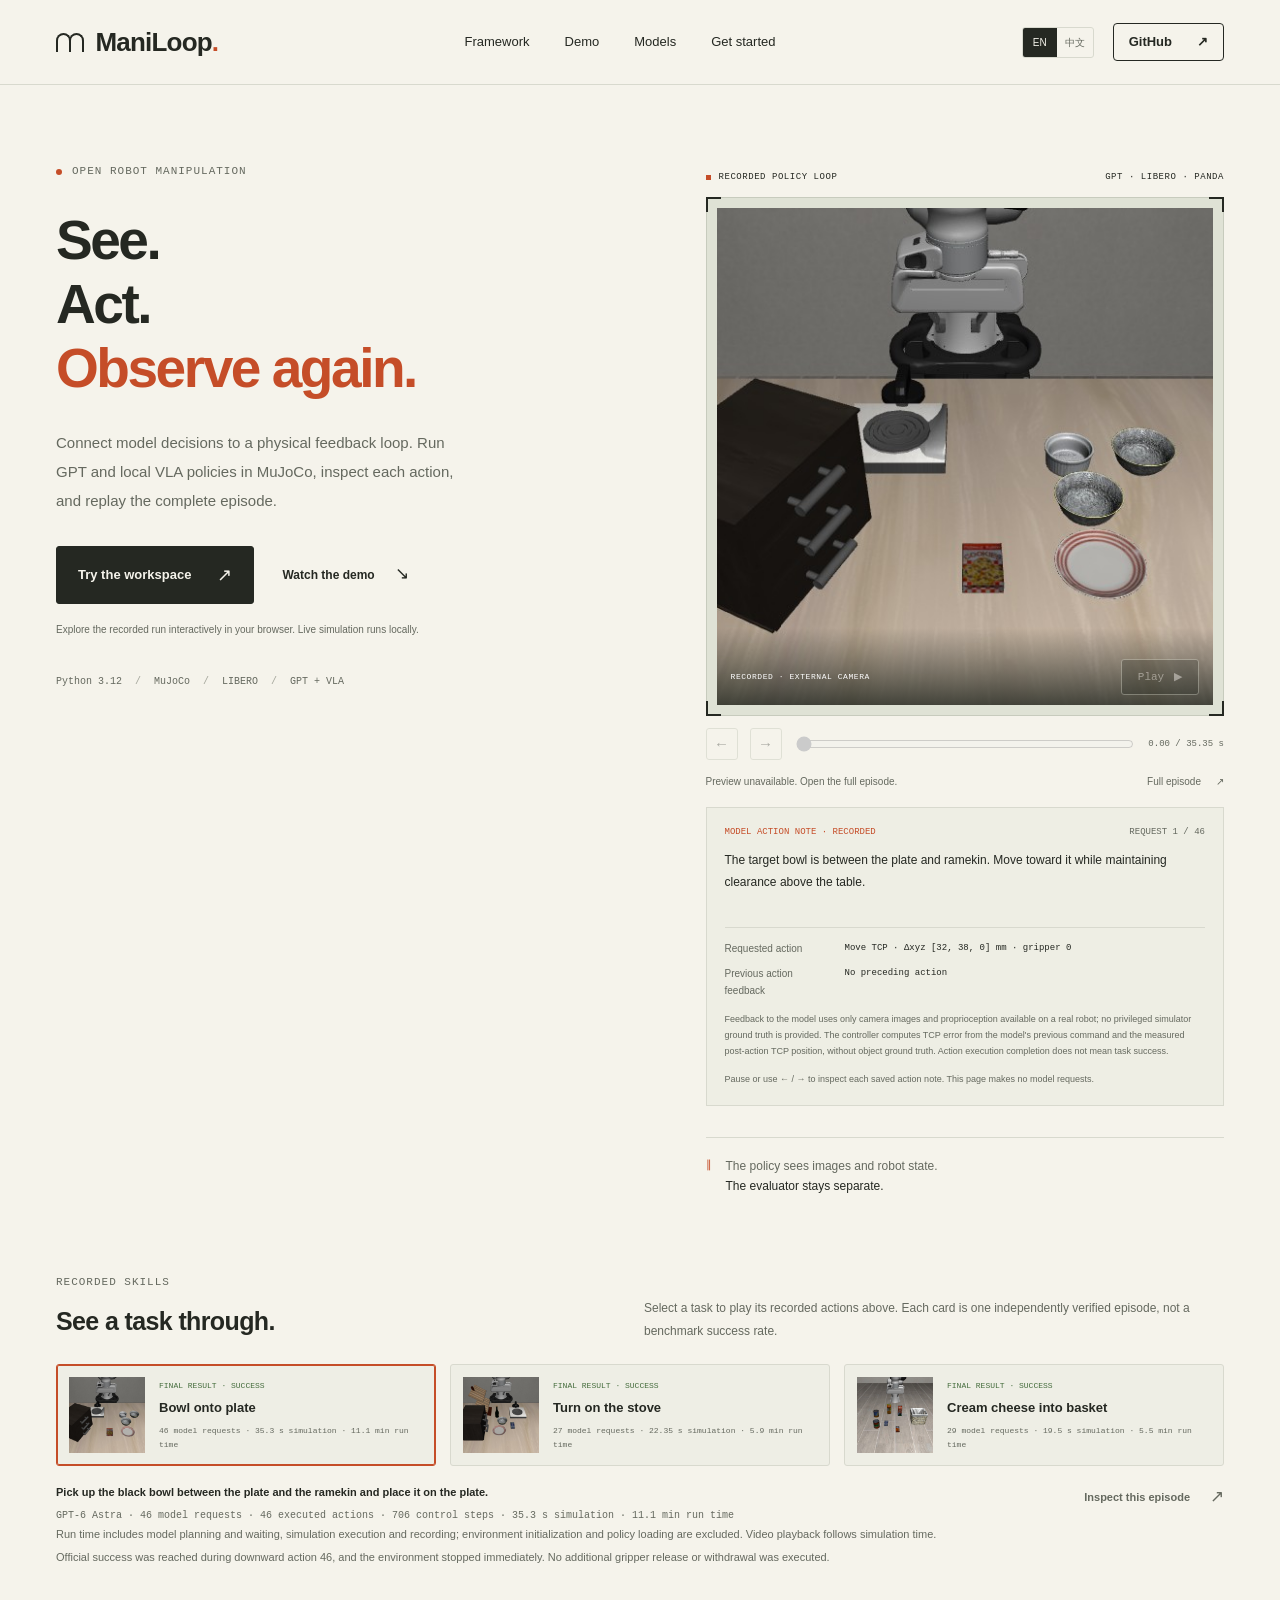
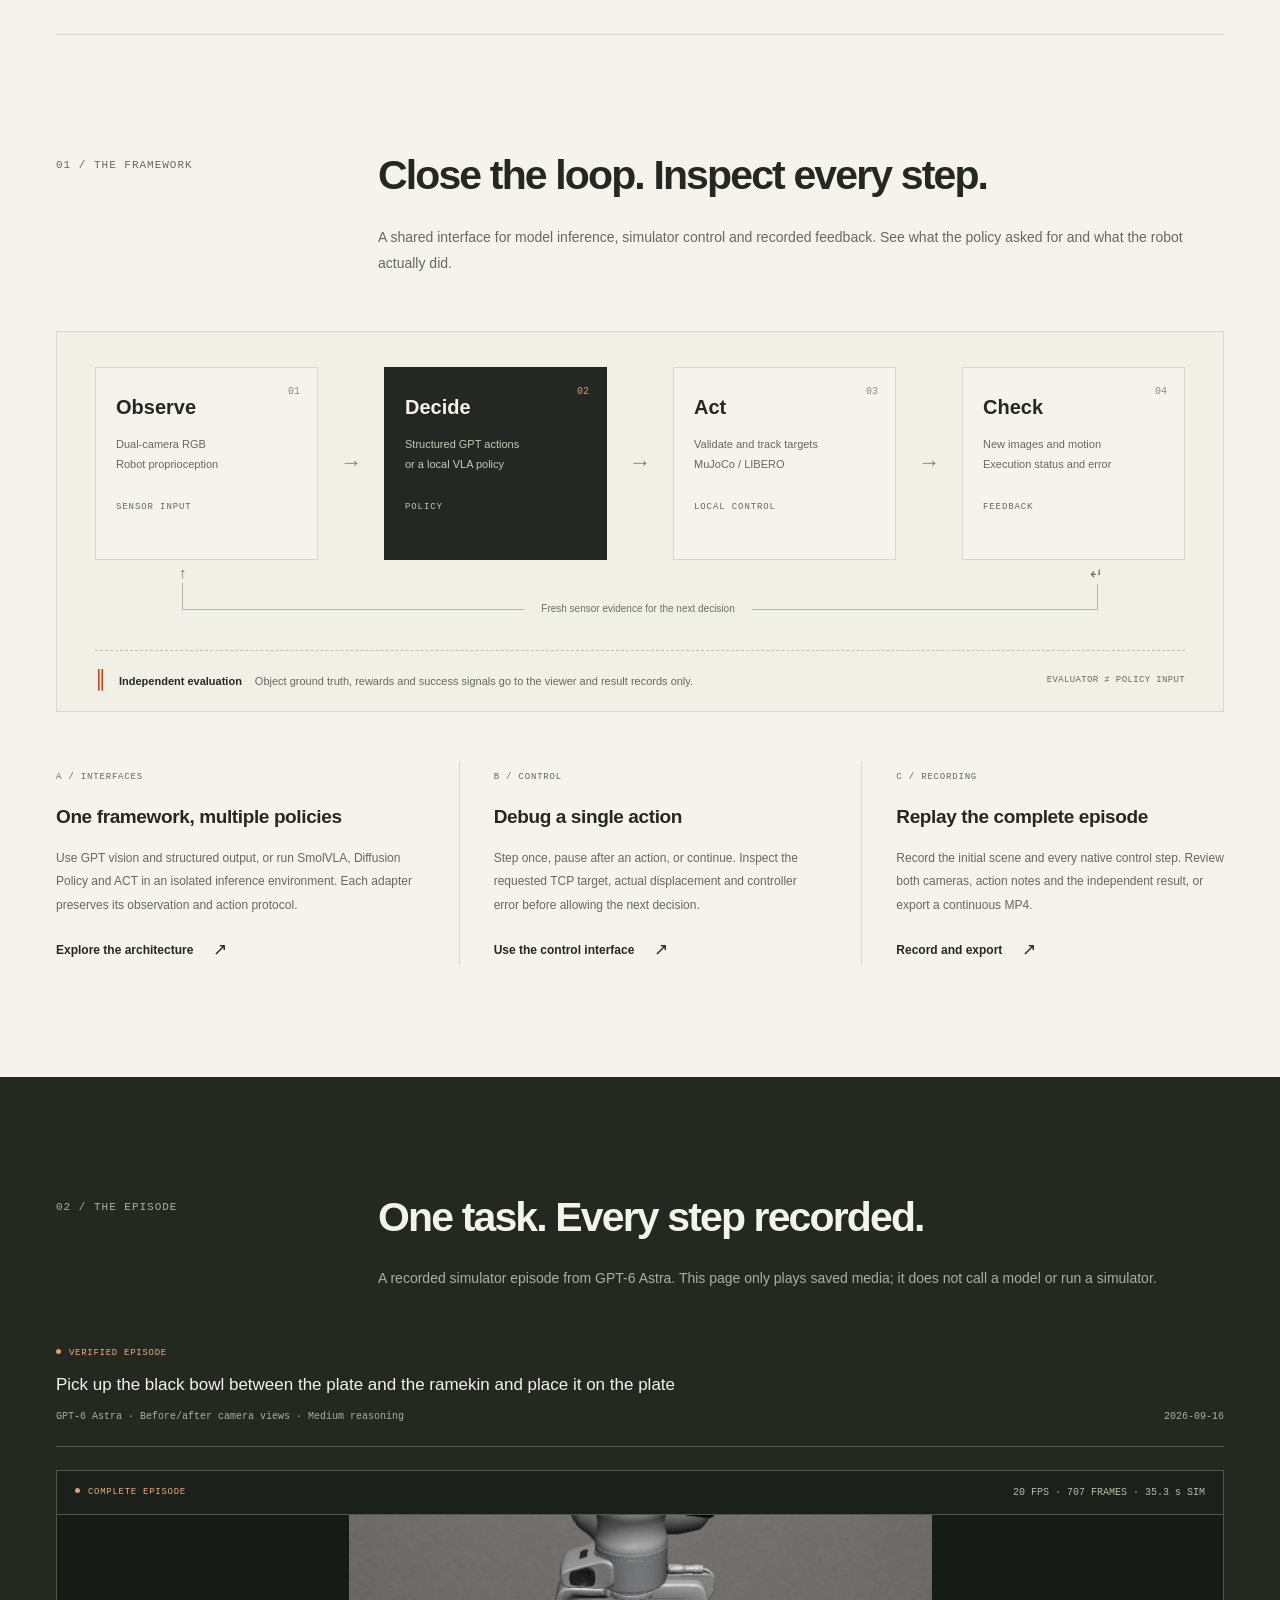
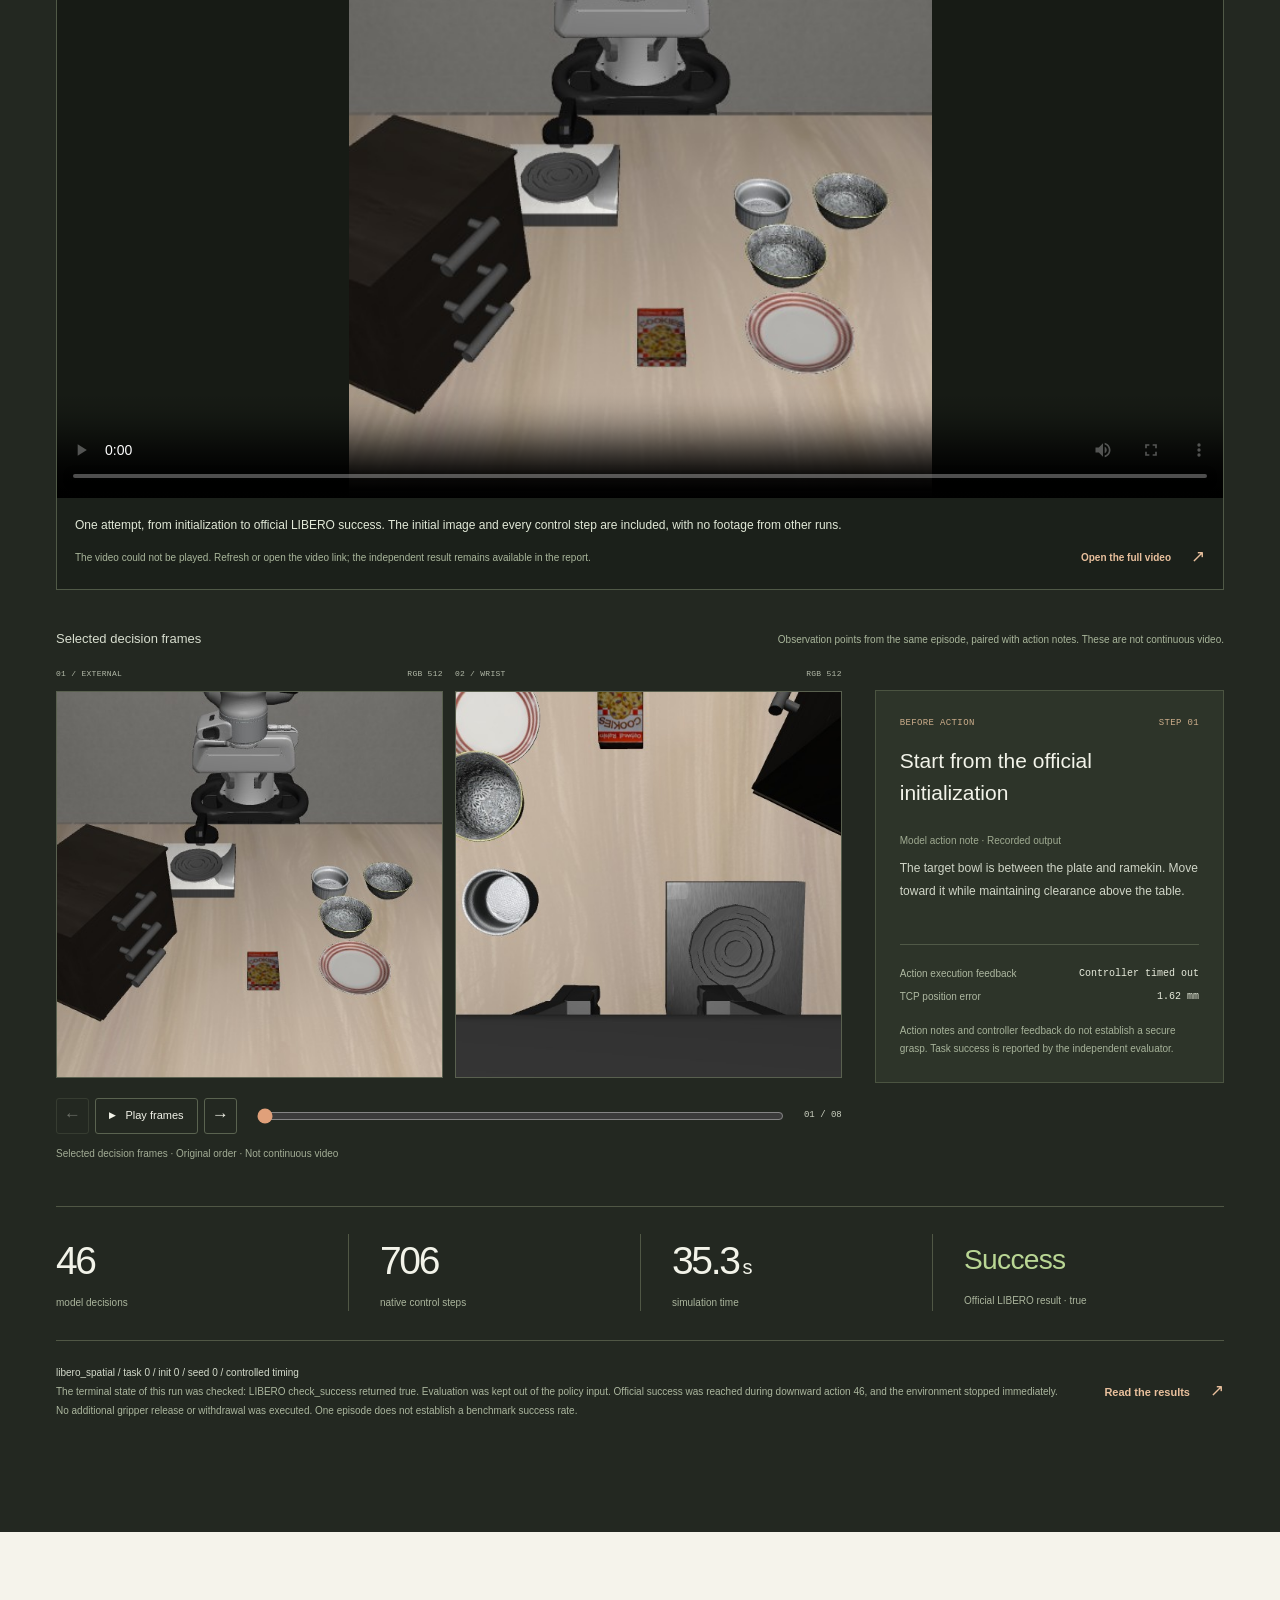
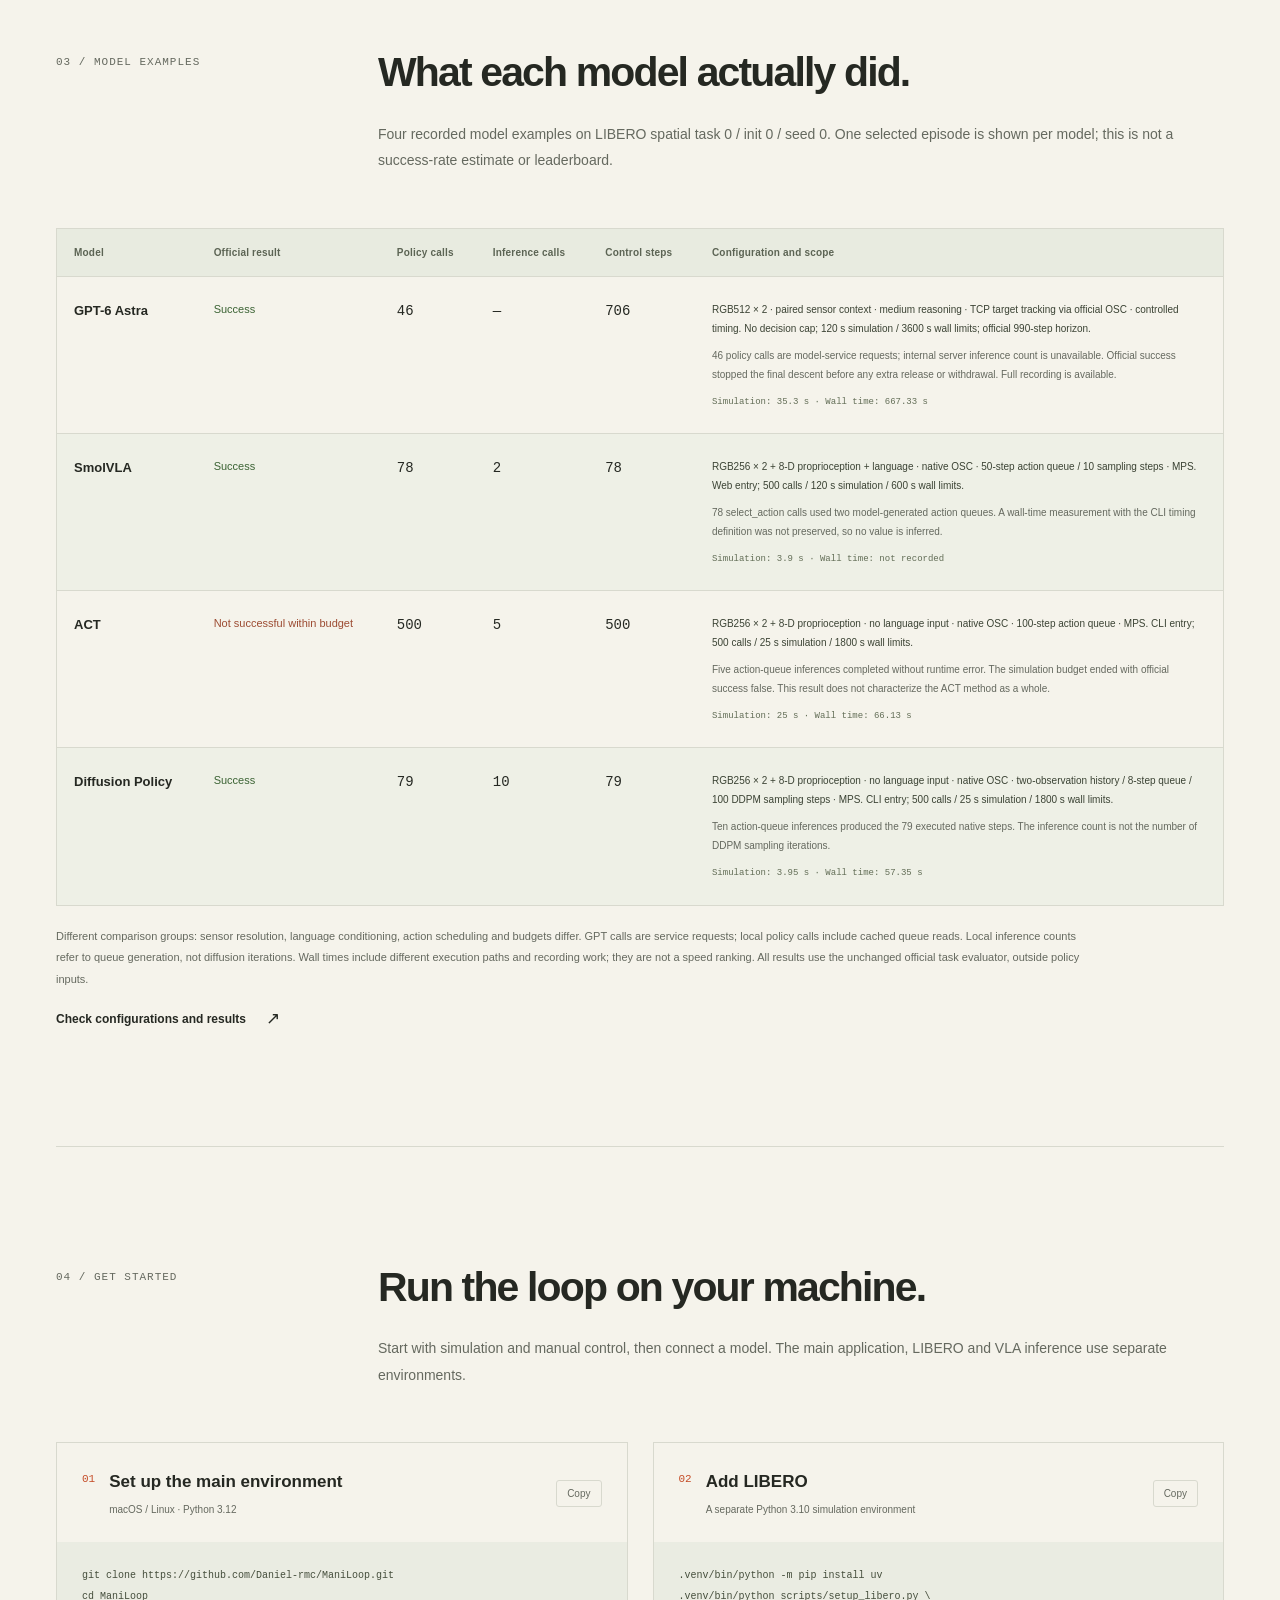
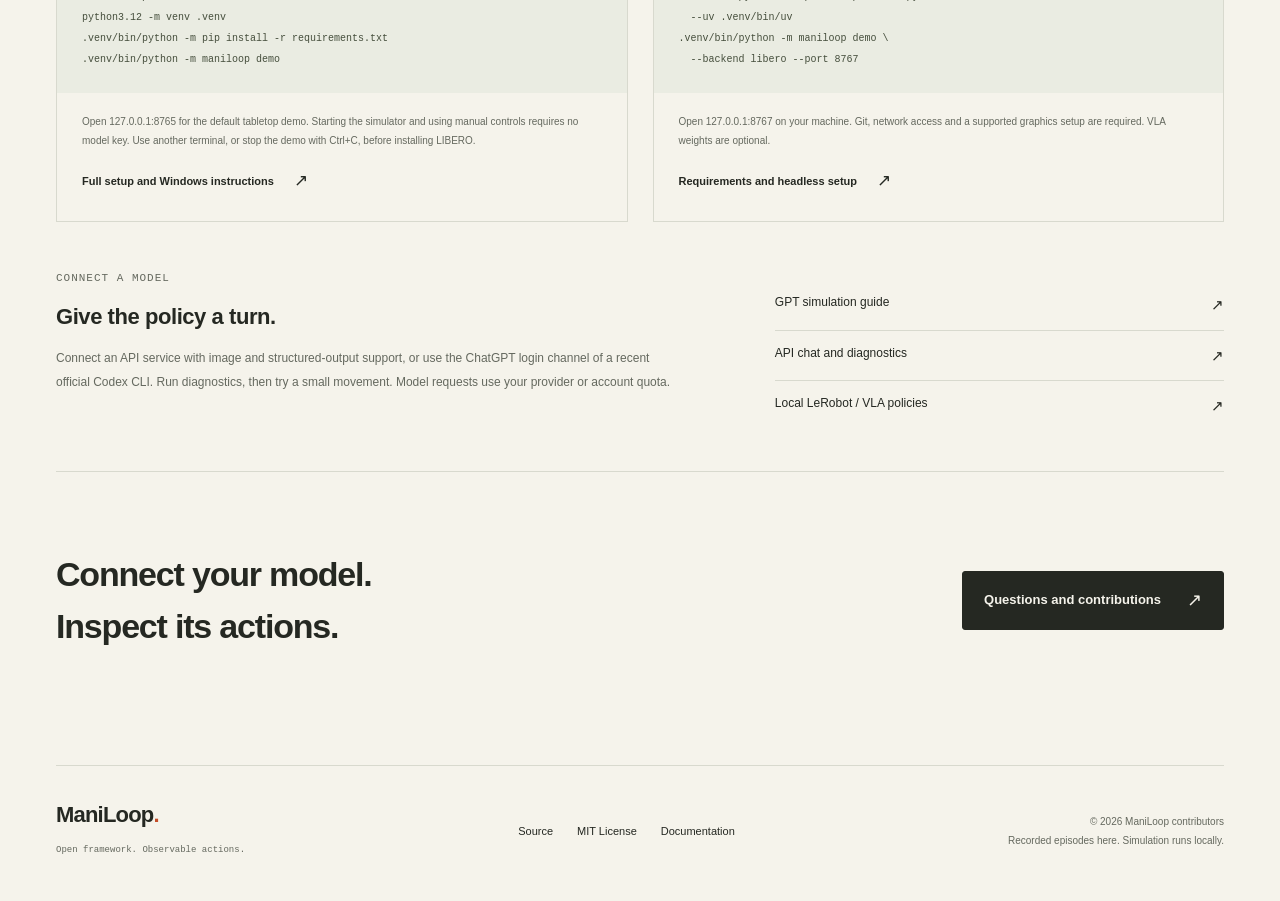
==== commit 75328a22: "docs: clarify sensor-only model feedback" ====
--- a/site/index.html
+++ b/site/index.html
@@ -13,7 +13,7 @@
   <link rel="icon" href="assets/favicon.svg" type="image/svg+xml">
   <link rel="stylesheet" href="styles.css?v=recorded-skills-1">
   <script src="app.js?v=recorded-skills-1" defer></script>
-  <script src="showcase.js?v=recorded-skills-4" defer></script>
+  <script src="showcase.js?v=recorded-skills-5" defer></script>
 </head>
 <body>
   <a class="skip-link" href="#main" data-i18n="skip">Skip to content</a>
@@ -45,7 +45,7 @@
           <div class="hero-decision-heading"><span data-showcase-i18n="action_note">MODEL ACTION NOTE · RECORDED</span><strong id="hero-decision-number">—</strong></div>
           <p id="hero-action-explanation"></p>
           <dl class="hero-action-fields"><div><dt data-showcase-i18n="command">Requested action</dt><dd id="hero-action-command">—</dd></div><div><dt data-showcase-i18n="feedback">Previous action feedback</dt><dd id="hero-action-feedback">—</dd></div></dl>
-          <p class="hero-note-hint" data-showcase-i18n="feedback_hint">The model receives this robot-state execution feedback. TCP error compares the measured TCP position with its commanded target, not an object. Action execution completion does not mean task success.</p>
+          <p class="hero-note-hint" data-showcase-i18n="feedback_hint">Feedback to the model uses only camera images and proprioception available on a real robot; no privileged simulator ground truth is provided. The controller computes TCP error from the model's previous command and the measured post-action TCP position, without object ground truth. Action execution completion does not mean task success.</p>
           <p class="hero-note-hint" data-showcase-i18n="pause_hint">Pause to read the model's saved action note. This page makes no model requests.</p>
         </div>
         <div class="hero-note"><span class="note-index">∥</span><p><span data-i18n="sensor_note">The policy sees images and robot state.</span><br><strong data-i18n="score_note">The evaluator stays separate.</strong></p></div>
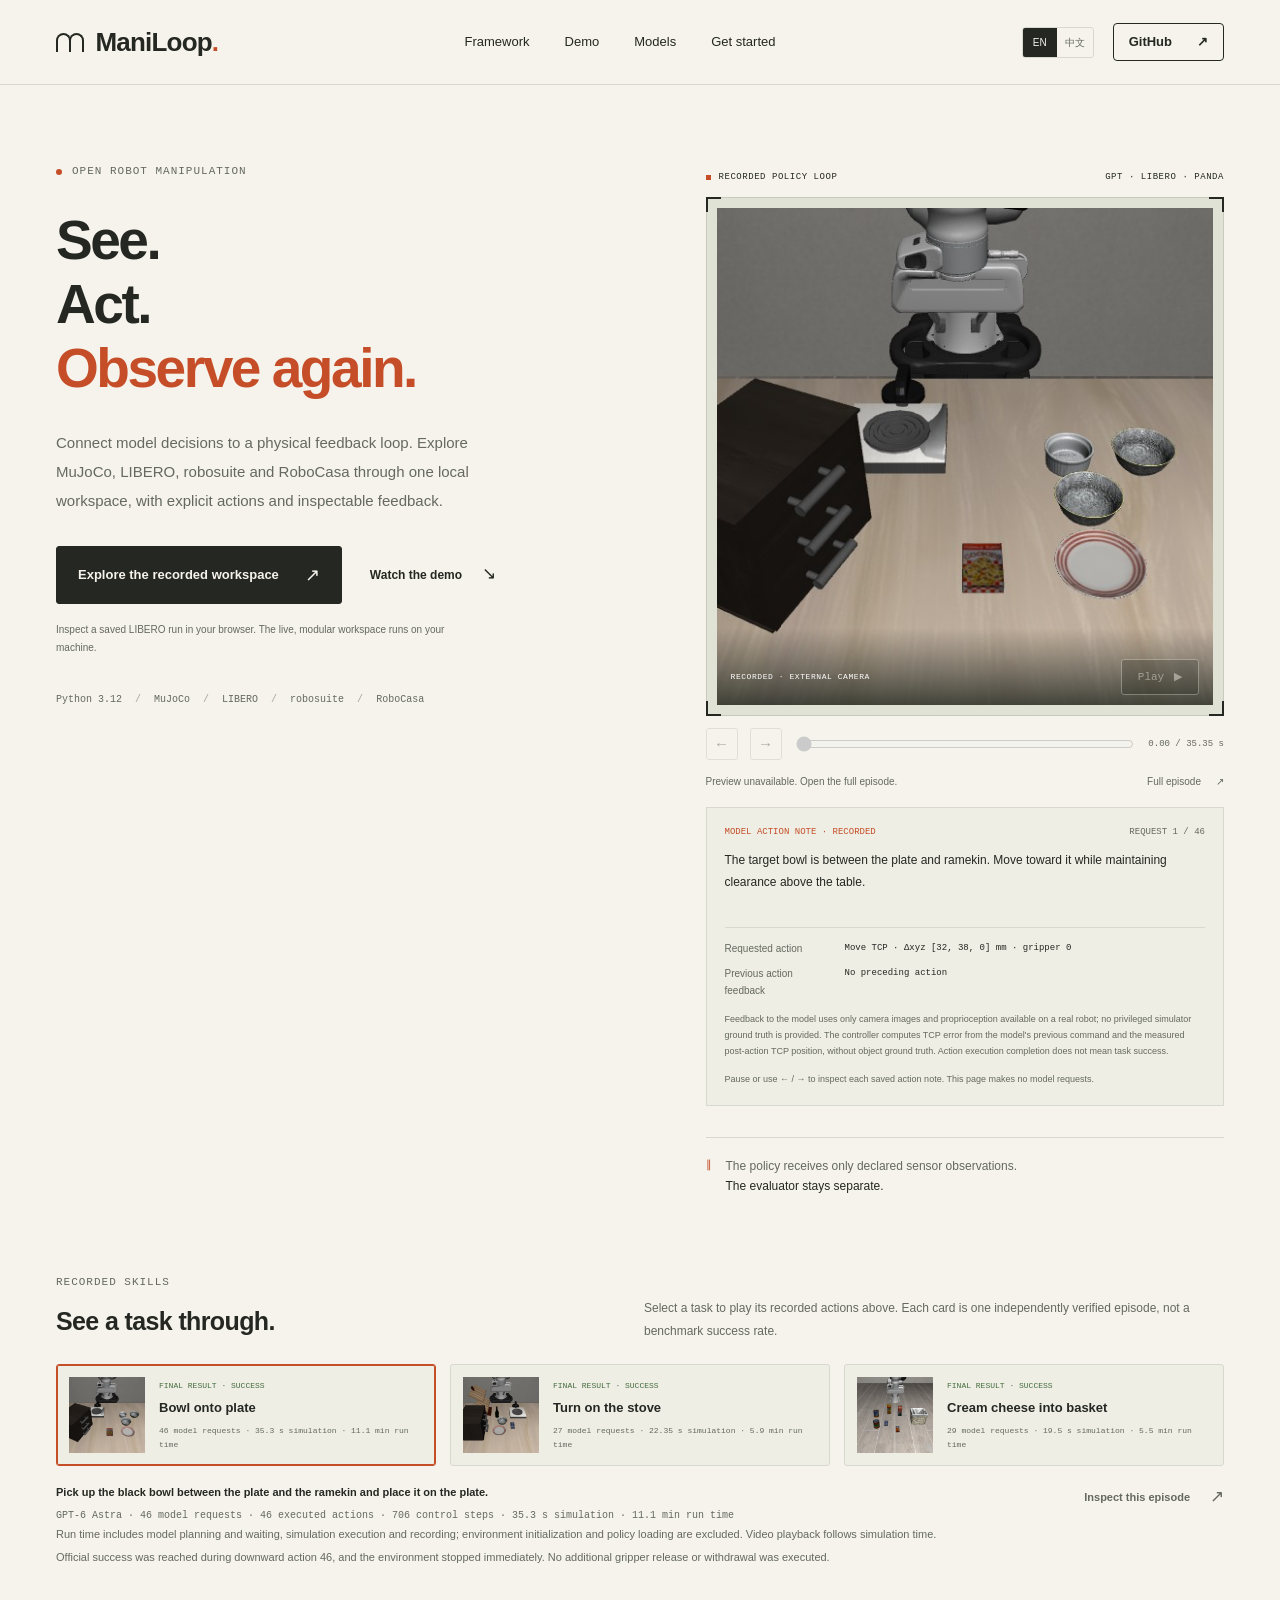
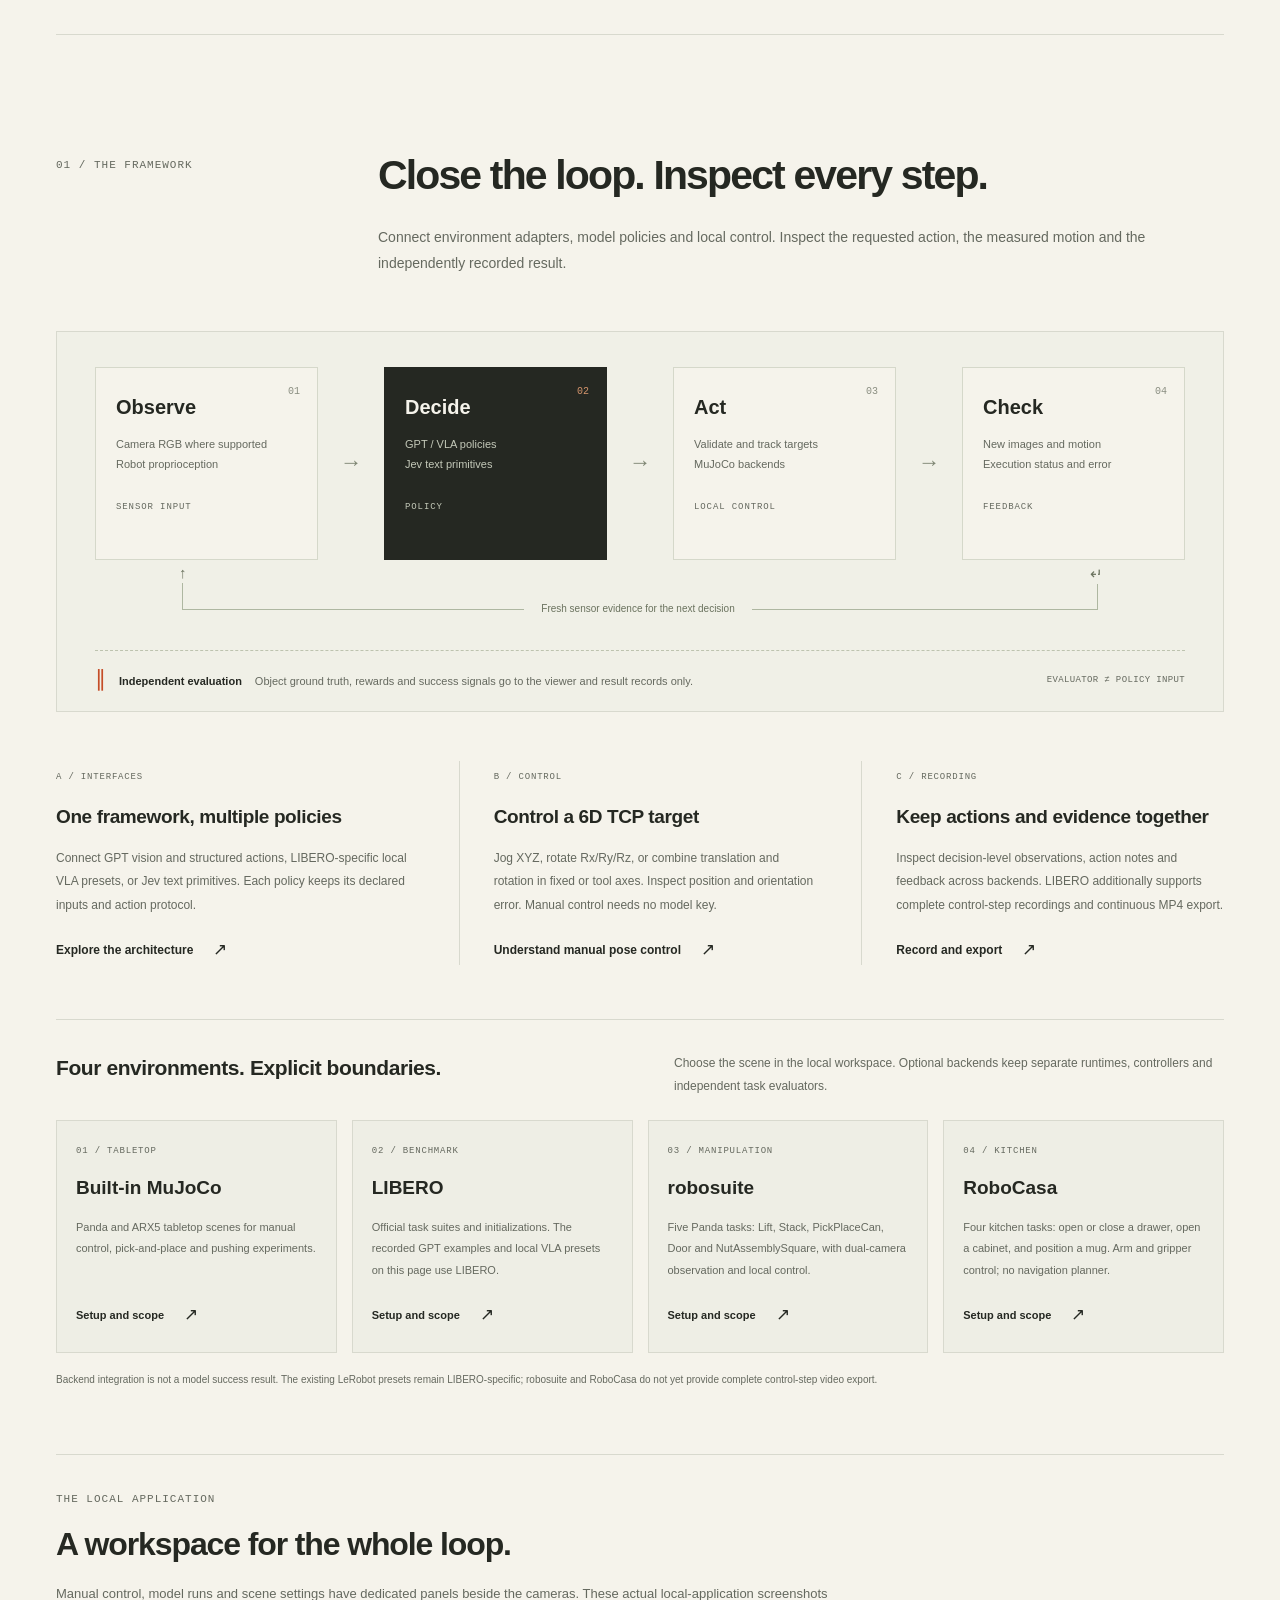
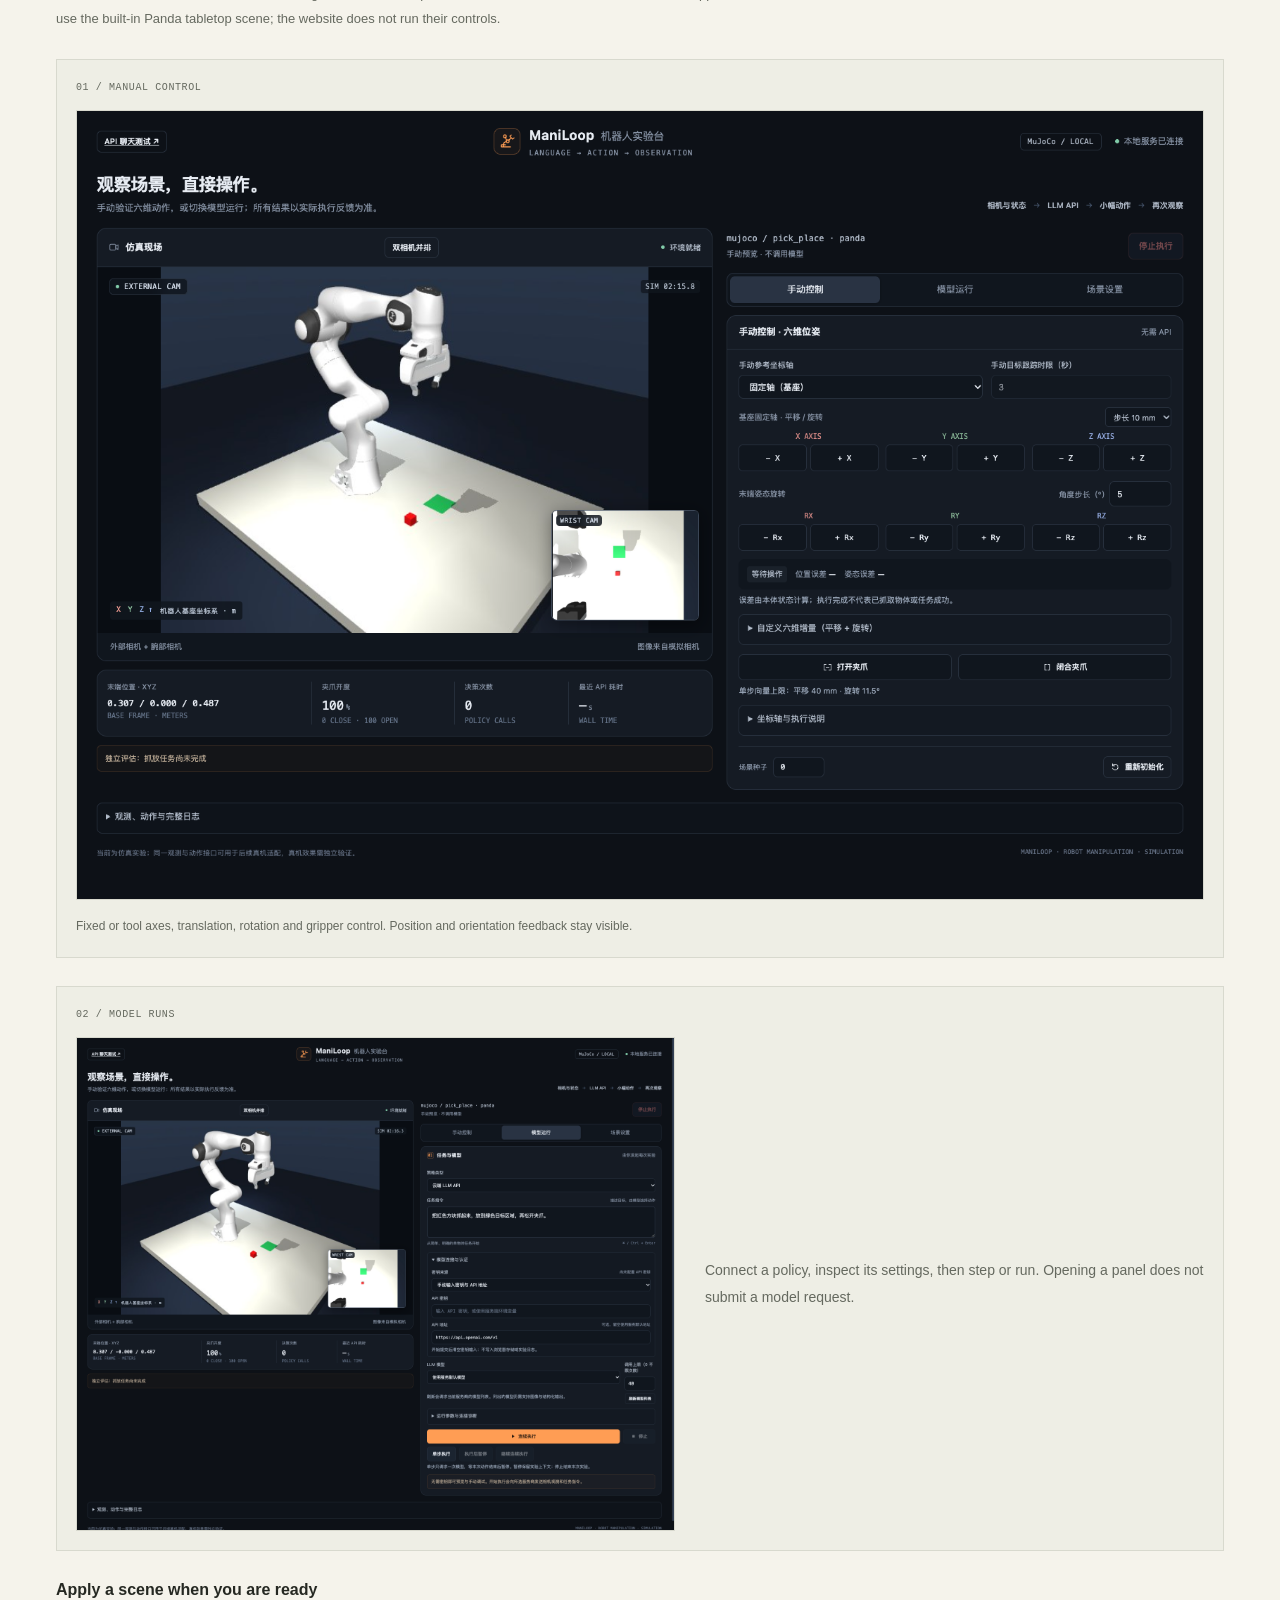
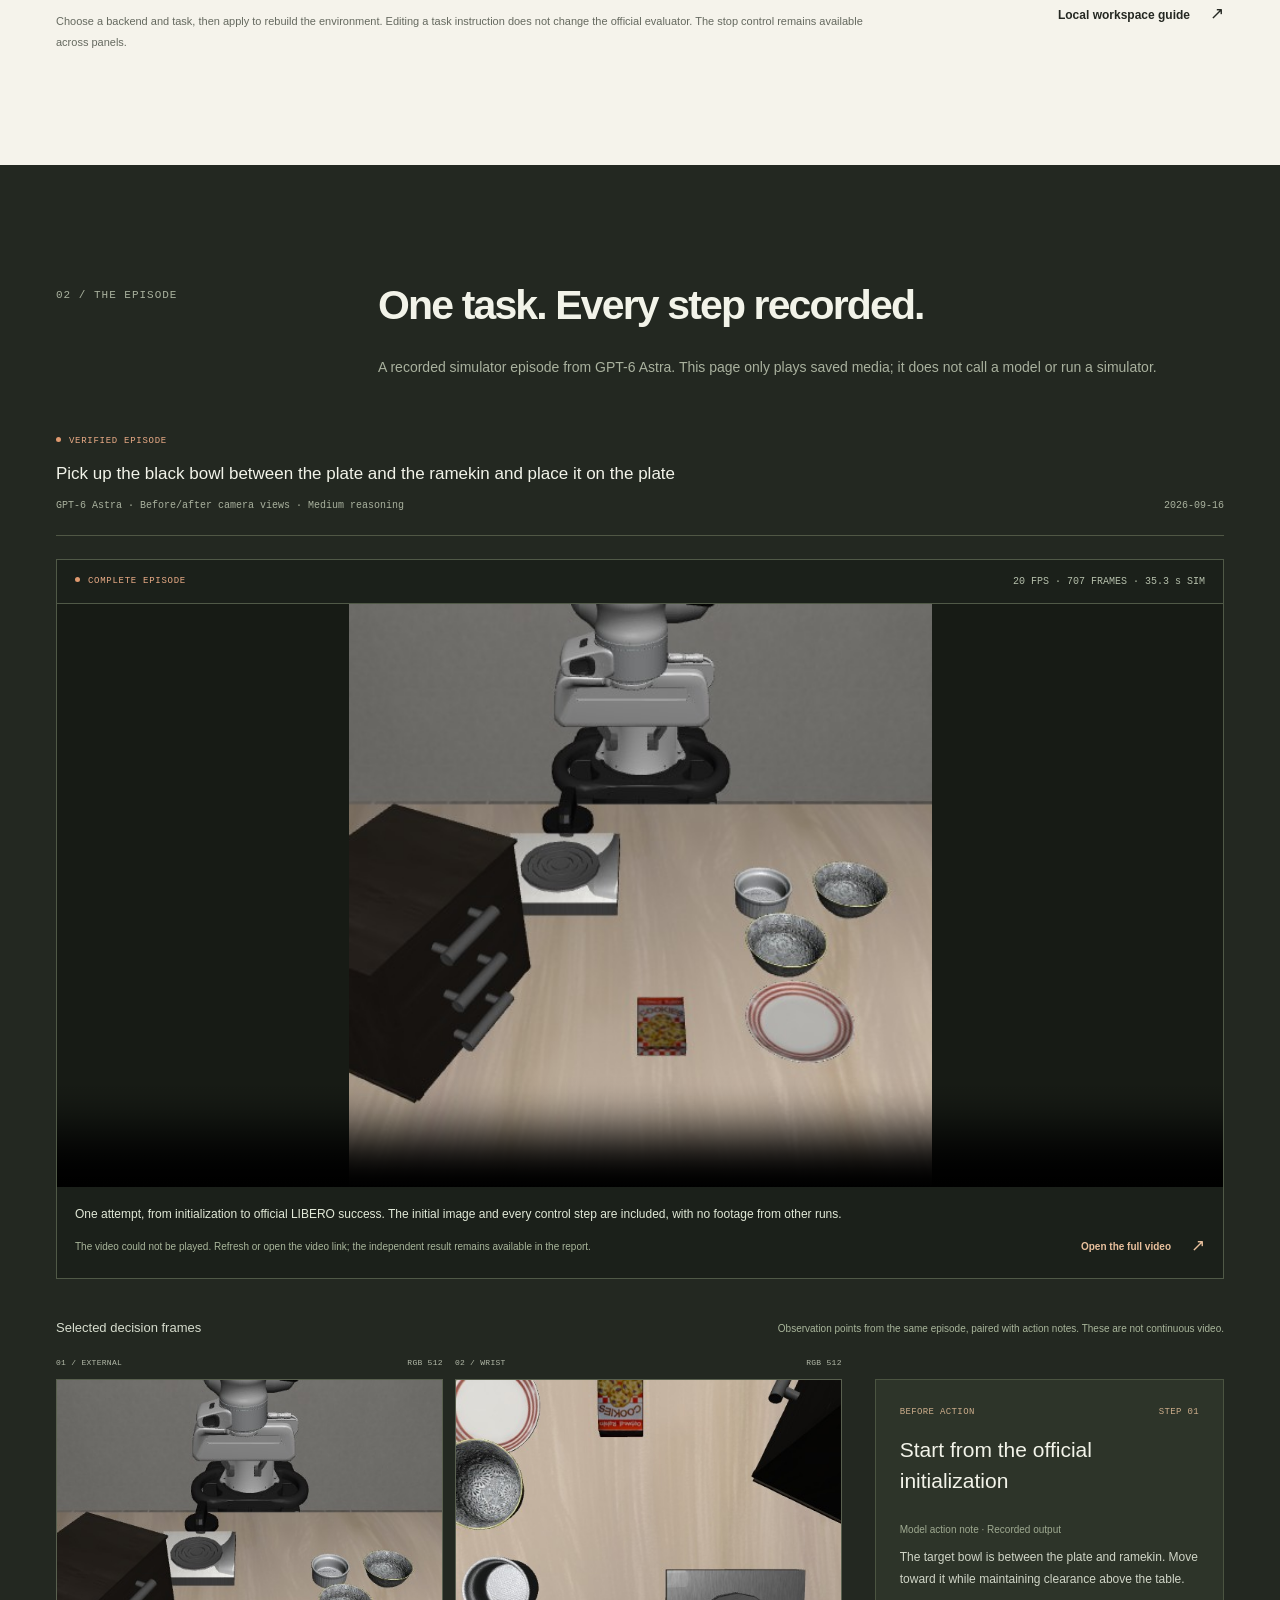
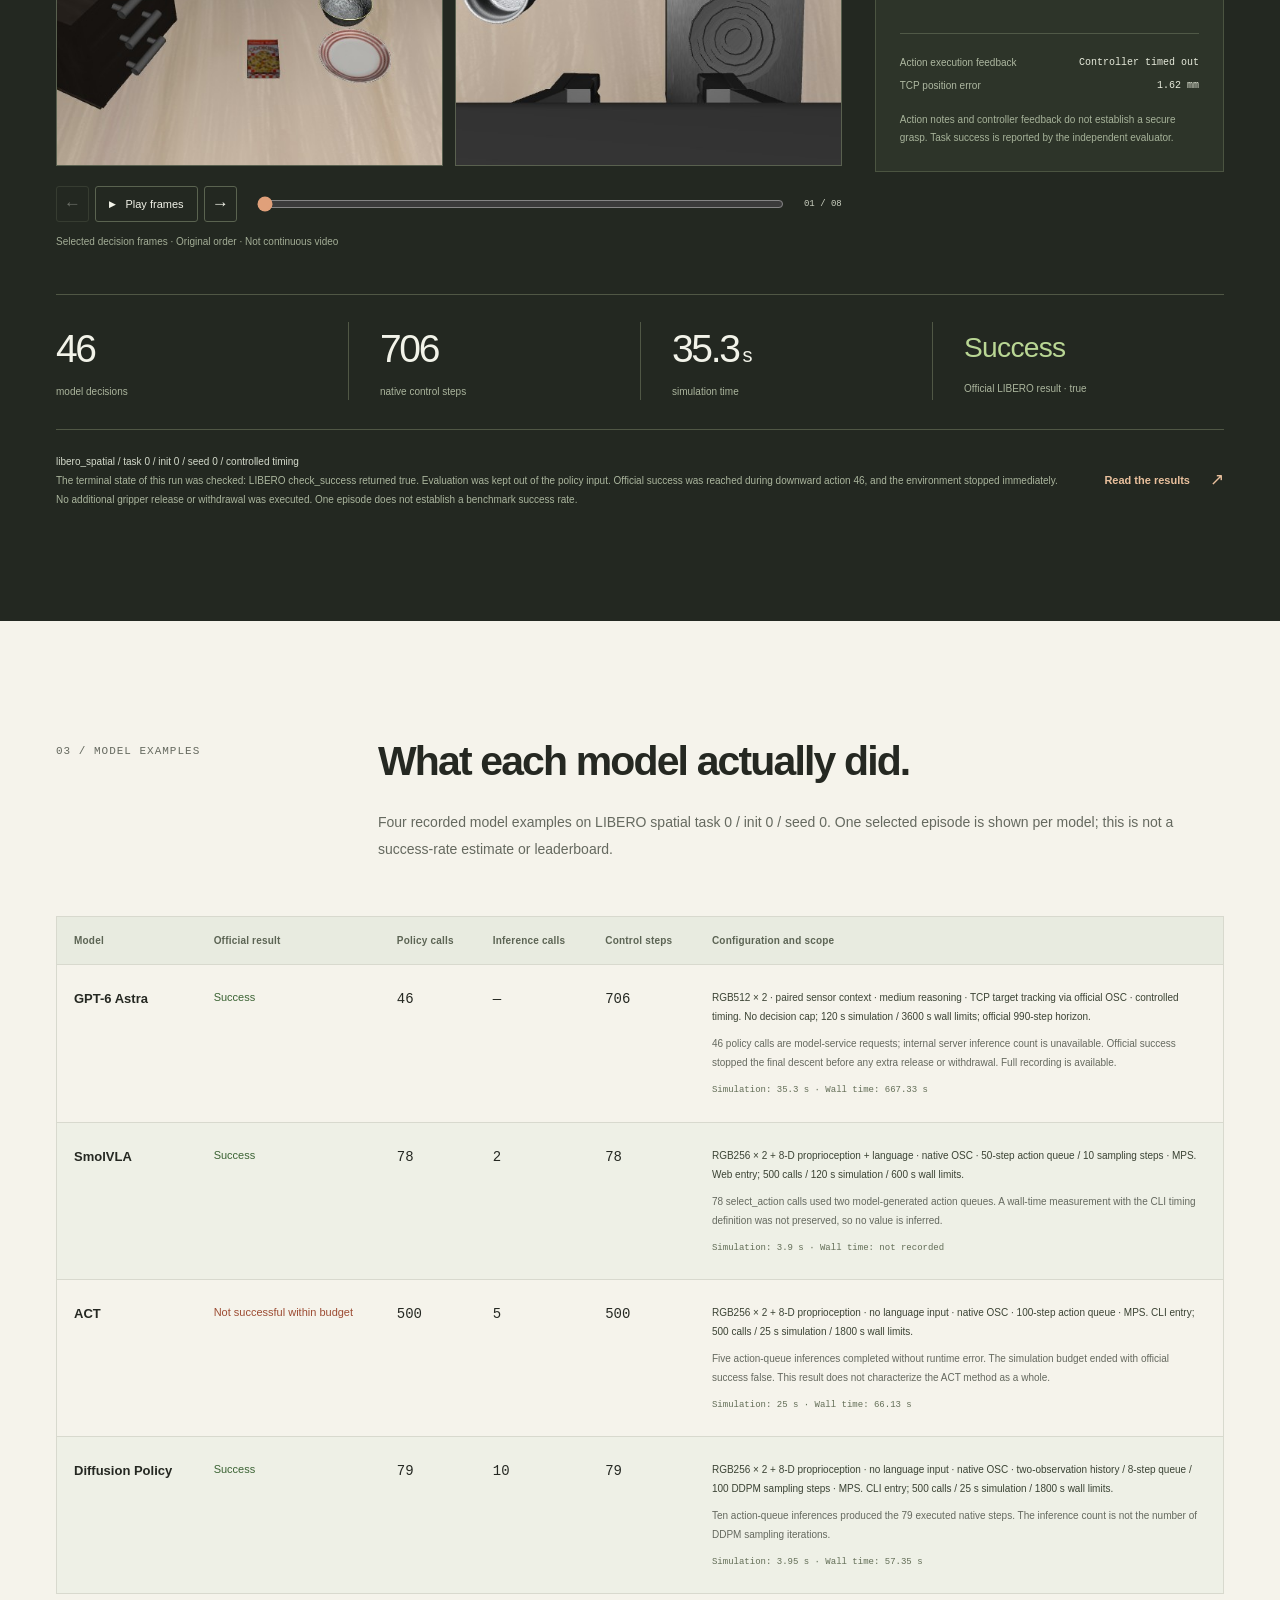
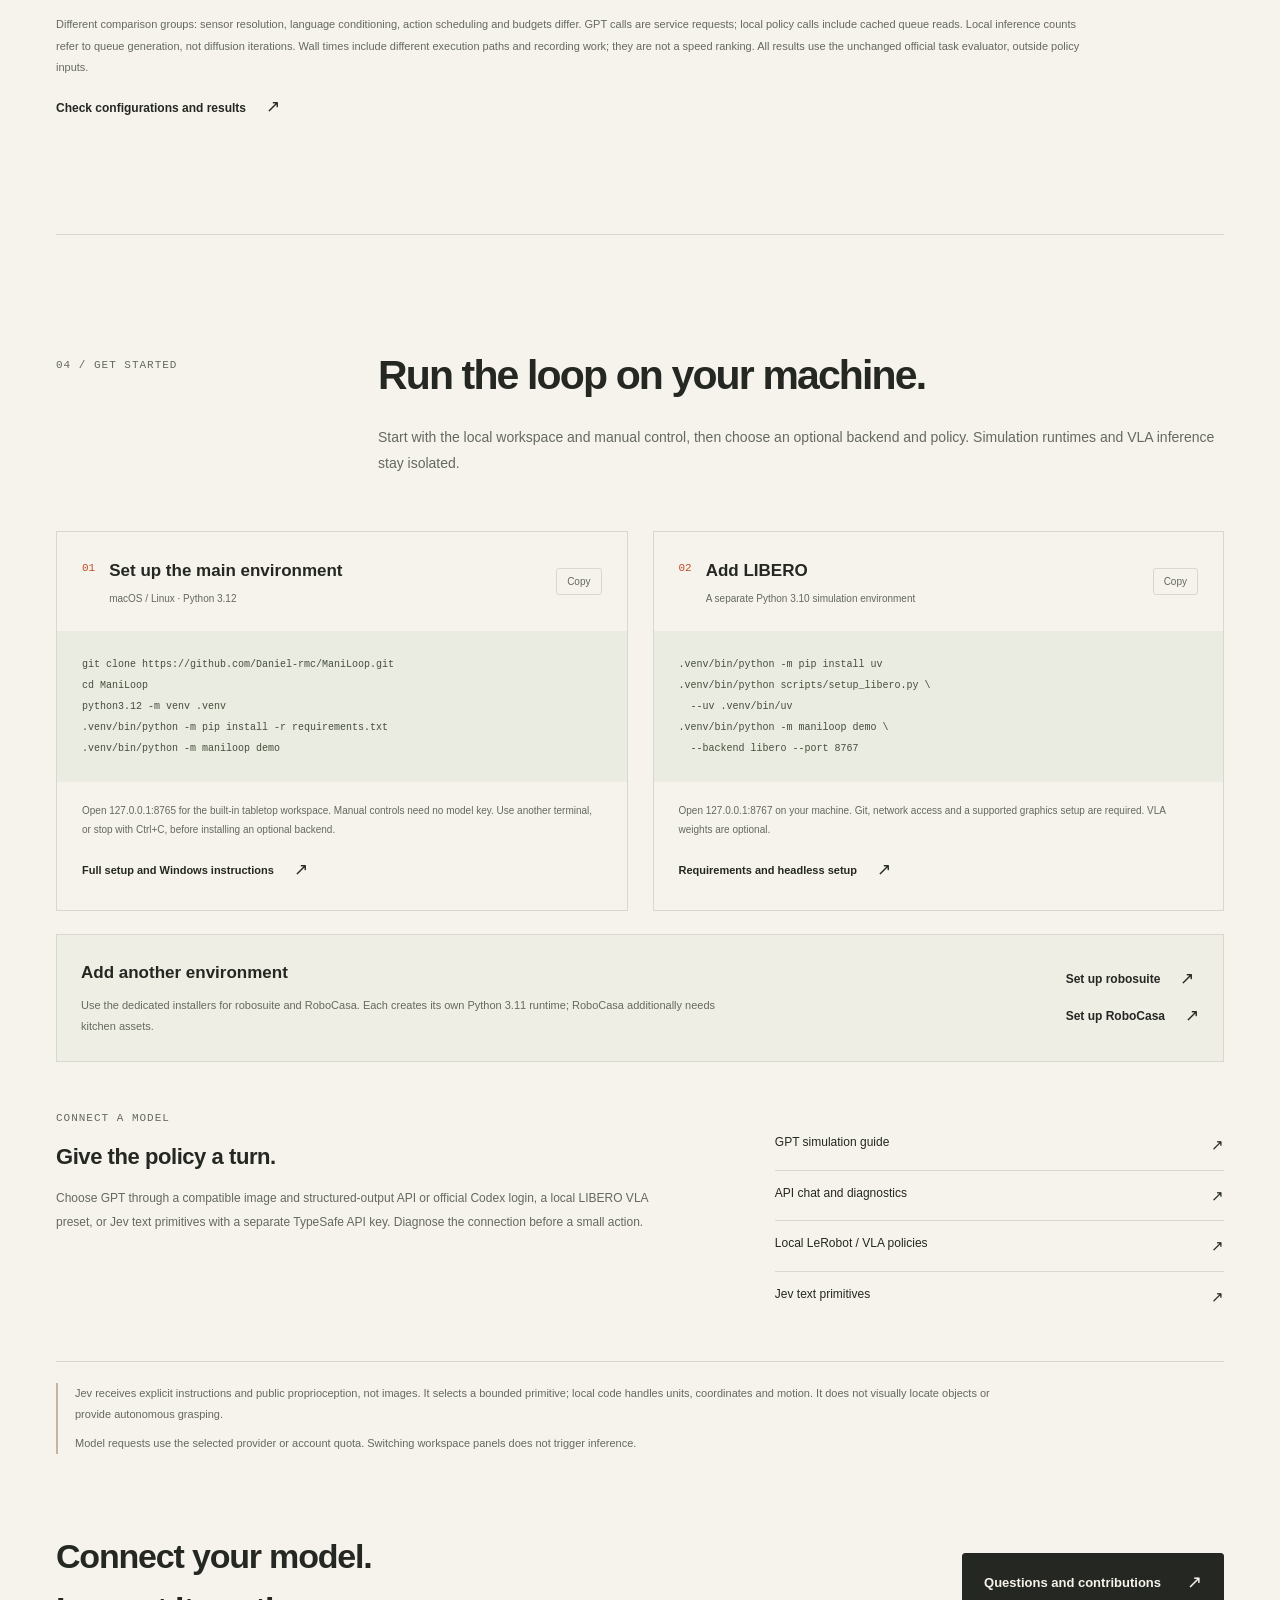
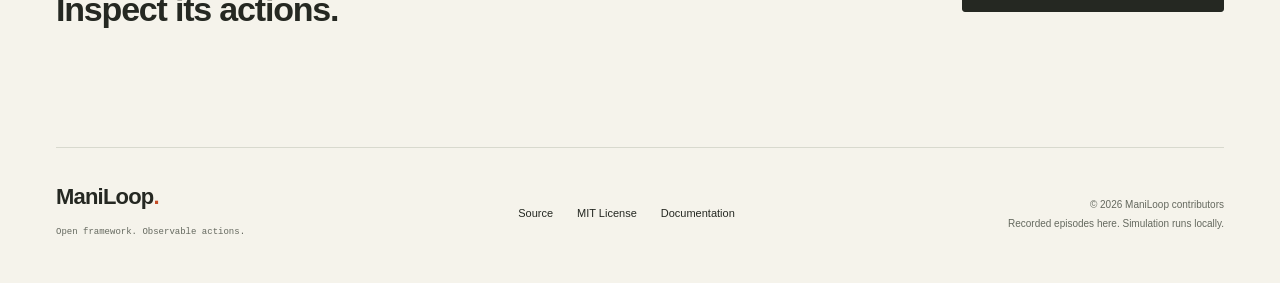
==== commit f43de4c6: "docs: refresh bilingual homepage for current main capabilities" ====
--- a/site/index.html
+++ b/site/index.html
@@ -4,15 +4,15 @@
   <meta charset="utf-8">
   <meta name="viewport" content="width=device-width, initial-scale=1">
   <meta name="theme-color" content="#f5f3eb">
-  <meta name="description" content="Connect GPT and local VLA policies to MuJoCo and LIBERO. Inspect visual feedback, structured actions, complete episodes and independent task results.">
+  <meta name="description" content="Explore four MuJoCo simulation backends with GPT, local VLA policies, Jev text primitives and a modular workspace for 6D control, recorded feedback and independent evaluation.">
   <meta property="og:title" content="ManiLoop — See. Act. Observe again.">
   <meta property="og:description" content="An open robot manipulation framework with visual feedback, local control and independently scored episodes.">
   <meta property="og:type" content="website">
   <meta property="og:url" content="https://daniel-rmc.github.io/ManiLoop/">
   <title>ManiLoop — See. Act. Observe again.</title>
   <link rel="icon" href="assets/favicon.svg" type="image/svg+xml">
-  <link rel="stylesheet" href="styles.css?v=recorded-skills-1">
-  <script src="app.js?v=recorded-skills-1" defer></script>
+  <link rel="stylesheet" href="styles.css?v=workspace-backends-20261028">
+  <script src="app.js?v=workspace-backends-20261028" defer></script>
   <script src="showcase.js?v=recorded-skills-5" defer></script>
 </head>
 <body>
@@ -27,9 +27,9 @@
       <div class="hero-copy">
         <div class="eyebrow"><span class="status-dot" aria-hidden="true"></span><span data-i18n="hero_eyebrow">OPEN ROBOT MANIPULATION</span></div>
         <h1 id="hero-title"><span data-i18n="hero_see">See.</span><br><span data-i18n="hero_act">Act.</span><br><span class="accent" data-i18n="hero_observe">Observe again.</span></h1>
-        <p class="hero-description" data-i18n="hero_description">Connect model decisions to a physical feedback loop. Run GPT and local VLA policies in MuJoCo, inspect each action, and replay the complete episode.</p>
-        <div class="hero-actions"><a class="button button-dark" href="playground/?lang=en" data-playground-link><span data-i18n="try_workspace">Try the workspace</span><span aria-hidden="true">↗</span></a><a class="text-link" href="#demo"><span data-i18n="watch_demo">Watch the demo</span><span aria-hidden="true">↘</span></a></div><p class="workspace-hint" data-i18n="workspace_hint">Explore the recorded run interactively in your browser. Live simulation runs locally.</p>
-        <div class="tech-strip" aria-label="Technology stack" data-i18n-aria="tech_stack"><span>Python 3.12</span><span>MuJoCo</span><span>LIBERO</span><span>GPT + VLA</span></div>
+        <p class="hero-description" data-i18n="hero_description">Connect model decisions to a physical feedback loop. Explore MuJoCo, LIBERO, robosuite and RoboCasa through one local workspace, with explicit actions and inspectable feedback.</p>
+        <div class="hero-actions"><a class="button button-dark" href="playground/?lang=en" data-playground-link><span data-i18n="try_workspace">Explore the recorded workspace</span><span aria-hidden="true">↗</span></a><a class="text-link" href="#demo"><span data-i18n="watch_demo">Watch the demo</span><span aria-hidden="true">↘</span></a></div><p class="workspace-hint" data-i18n="workspace_hint">Inspect a saved LIBERO run in your browser. The live, modular workspace runs on your machine.</p>
+        <div class="tech-strip" aria-label="Technology stack" data-i18n-aria="tech_stack"><span>Python 3.12</span><span>MuJoCo</span><span>LIBERO</span><span>robosuite</span><span>RoboCasa</span></div>
       </div>
       <div class="hero-visual">
         <div class="visual-heading"><span><span class="square-marker" aria-hidden="true"></span><span data-showcase-i18n="heading">RECORDED POLICY LOOP</span></span><span>GPT · LIBERO · PANDA</span></div>
@@ -48,7 +48,7 @@
           <p class="hero-note-hint" data-showcase-i18n="feedback_hint">Feedback to the model uses only camera images and proprioception available on a real robot; no privileged simulator ground truth is provided. The controller computes TCP error from the model's previous command and the measured post-action TCP position, without object ground truth. Action execution completion does not mean task success.</p>
           <p class="hero-note-hint" data-showcase-i18n="pause_hint">Pause to read the model's saved action note. This page makes no model requests.</p>
         </div>
-        <div class="hero-note"><span class="note-index">∥</span><p><span data-i18n="sensor_note">The policy sees images and robot state.</span><br><strong data-i18n="score_note">The evaluator stays separate.</strong></p></div>
+        <div class="hero-note"><span class="note-index">∥</span><p><span data-i18n="sensor_note">The policy receives only declared sensor observations.</span><br><strong data-i18n="score_note">The evaluator stays separate.</strong></p></div>
       </div>
     </section>
     <section class="skill-gallery page-width" id="skills" aria-labelledby="skills-title" hidden>
@@ -57,15 +57,15 @@
       <div class="skill-selected-detail"><div><strong id="hero-task-name"></strong><p id="hero-task-summary"></p><p id="hero-wall-note" data-showcase-i18n="wall_scope">Run time includes model planning and waiting, simulation execution and recording; environment initialization and policy loading are excluded. Video playback follows simulation time.</p><p id="hero-outcome-note"></p></div><a id="hero-workspace-link" class="text-link" href="playground/?lang=en" hidden><span data-showcase-i18n="workspace">Inspect this episode</span><span aria-hidden="true">↗</span></a></div>
     </section>
     <section id="framework" class="framework-section page-width section-space" aria-labelledby="framework-title">
-      <div class="section-heading"><p class="eyebrow" data-i18n="framework_eyebrow">01 / THE FRAMEWORK</p><div><h2 id="framework-title" data-i18n="framework_title">Close the loop. Inspect every step.</h2><p class="section-intro" data-i18n="framework_intro">A shared interface for model inference, simulator control and recorded feedback. See what the policy asked for and what the robot actually did.</p></div></div>
-      <div class="loop-diagram" aria-label="Cameras and robot state feed the policy. Validated actions execute in the simulator, then fresh sensor feedback informs the next decision. Evaluation is separate." data-i18n-aria="loop_aria">
+      <div class="section-heading"><p class="eyebrow" data-i18n="framework_eyebrow">01 / THE FRAMEWORK</p><div><h2 id="framework-title" data-i18n="framework_title">Close the loop. Inspect every step.</h2><p class="section-intro" data-i18n="framework_intro">Connect environment adapters, model policies and local control. Inspect the requested action, the measured motion and the independently recorded result.</p></div></div>
+      <div class="loop-diagram" aria-label="Declared sensor observations feed the selected policy. Validated actions execute in a MuJoCo backend, then fresh sensor feedback informs the next decision. Evaluation is separate." data-i18n-aria="loop_aria">
         <div class="loop-main">
-          <div class="loop-node"><span class="node-number">01</span><h3 data-i18n="observe">Observe</h3><p class="lines" data-i18n="observe_inputs">Dual-camera RGB
+          <div class="loop-node"><span class="node-number">01</span><h3 data-i18n="observe">Observe</h3><p class="lines" data-i18n="observe_inputs">Camera RGB where supported
 Robot proprioception</p><span class="node-label" data-i18n="observe_tag">SENSOR INPUT</span></div><span class="loop-arrow" aria-hidden="true">→</span>
-          <div class="loop-node loop-node-model"><span class="node-number">02</span><h3 data-i18n="decide">Decide</h3><p class="lines" data-i18n="decide_inputs">Structured GPT actions
-or a local VLA policy</p><span class="node-label" data-i18n="decide_tag">POLICY</span></div><span class="loop-arrow" aria-hidden="true">→</span>
+          <div class="loop-node loop-node-model"><span class="node-number">02</span><h3 data-i18n="decide">Decide</h3><p class="lines" data-i18n="decide_inputs">GPT / VLA policies
+Jev text primitives</p><span class="node-label" data-i18n="decide_tag">POLICY</span></div><span class="loop-arrow" aria-hidden="true">→</span>
           <div class="loop-node"><span class="node-number">03</span><h3 data-i18n="act">Act</h3><p class="lines" data-i18n="act_inputs">Validate and track targets
-MuJoCo / LIBERO</p><span class="node-label" data-i18n="act_tag">LOCAL CONTROL</span></div><span class="loop-arrow" aria-hidden="true">→</span>
+MuJoCo backends</p><span class="node-label" data-i18n="act_tag">LOCAL CONTROL</span></div><span class="loop-arrow" aria-hidden="true">→</span>
           <div class="loop-node"><span class="node-number">04</span><h3 data-i18n="check">Check</h3><p class="lines" data-i18n="check_inputs">New images and motion
 Execution status and error</p><span class="node-label" data-i18n="check_tag">FEEDBACK</span></div>
         </div>
@@ -73,10 +73,28 @@
         <div class="evaluation-boundary"><span class="boundary-mark" aria-hidden="true">∥</span><strong data-i18n="independent_evaluation">Independent evaluation</strong><span data-i18n="boundary_description">Object ground truth, rewards and success signals go to the viewer and result records only.</span><span class="boundary-label" data-i18n="boundary_label">EVALUATOR ≠ POLICY INPUT</span></div>
       </div>
       <div class="feature-grid">
-        <article><span class="feature-index" data-i18n="feature_a_tag">A / INTERFACES</span><h3 data-i18n="feature_a_title">One framework, multiple policies</h3><p data-i18n="feature_a_description">Use GPT vision and structured output, or run SmolVLA, Diffusion Policy and ACT in an isolated inference environment. Each adapter preserves its observation and action protocol.</p><a class="text-link" href="https://github.com/Daniel-rmc/ManiLoop/blob/main/docs/ARCHITECTURE.md"><span data-i18n="architecture_link">Explore the architecture</span><span aria-hidden="true">↗</span></a></article>
-        <article><span class="feature-index" data-i18n="feature_b_tag">B / CONTROL</span><h3 data-i18n="feature_b_title">Debug a single action</h3><p data-i18n="feature_b_description">Step once, pause after an action, or continue. Inspect the requested TCP target, actual displacement and controller error before allowing the next decision.</p><a class="text-link" href="https://github.com/Daniel-rmc/ManiLoop/blob/main/docs/GPT6_DEMO.md"><span data-i18n="control_link">Use the control interface</span><span aria-hidden="true">↗</span></a></article>
-        <article><span class="feature-index" data-i18n="feature_c_tag">C / RECORDING</span><h3 data-i18n="feature_c_title">Replay the complete episode</h3><p data-i18n="feature_c_description">Record the initial scene and every native control step. Review both cameras, action notes and the independent result, or export a continuous MP4.</p><a class="text-link" href="https://github.com/Daniel-rmc/ManiLoop/blob/main/docs/GPT6_DEMO.md"><span data-i18n="recording_link">Record and export</span><span aria-hidden="true">↗</span></a></article>
+        <article><span class="feature-index" data-i18n="feature_a_tag">A / INTERFACES</span><h3 data-i18n="feature_a_title">One framework, multiple policies</h3><p data-i18n="feature_a_description">Connect GPT vision and structured actions, LIBERO-specific local VLA presets, or Jev text primitives. Each policy keeps its declared inputs and action protocol.</p><a class="text-link" href="https://github.com/Daniel-rmc/ManiLoop/blob/main/docs/ARCHITECTURE.md"><span data-i18n="architecture_link">Explore the architecture</span><span aria-hidden="true">↗</span></a></article>
+        <article><span class="feature-index" data-i18n="feature_b_tag">B / CONTROL</span><h3 data-i18n="feature_b_title">Control a 6D TCP target</h3><p data-i18n="feature_b_description">Jog XYZ, rotate Rx/Ry/Rz, or combine translation and rotation in fixed or tool axes. Inspect position and orientation error. Manual control needs no model key.</p><a class="text-link" href="https://github.com/Daniel-rmc/ManiLoop/blob/main/docs/MANUAL_CONTROL.md"><span data-i18n="control_link">Understand manual pose control</span><span aria-hidden="true">↗</span></a></article>
+        <article><span class="feature-index" data-i18n="feature_c_tag">C / RECORDING</span><h3 data-i18n="feature_c_title">Keep actions and evidence together</h3><p data-i18n="feature_c_description">Inspect decision-level observations, action notes and feedback across backends. LIBERO additionally supports complete control-step recordings and continuous MP4 export.</p><a class="text-link" href="https://github.com/Daniel-rmc/ManiLoop/blob/main/docs/GPT6_DEMO.md"><span data-i18n="recording_link">Record and export</span><span aria-hidden="true">↗</span></a></article>
       </div>
+      <div class="environment-overview" aria-labelledby="environments-title">
+        <div class="environment-heading"><h3 id="environments-title" data-i18n="environments_title">Four environments. Explicit boundaries.</h3><p data-i18n="environments_intro">Choose the scene in the local workspace. Optional backends keep separate runtimes, controllers and independent task evaluators.</p></div>
+        <div class="environment-grid">
+          <article><span class="feature-index" data-i18n="env_builtin_tag">01 / TABLETOP</span><h4 data-i18n="env_builtin">Built-in MuJoCo</h4><p data-i18n="env_builtin_description">Panda and ARX5 tabletop scenes for manual control, pick-and-place and pushing experiments.</p><a class="text-link" href="https://github.com/Daniel-rmc/ManiLoop/blob/main/README.md" data-doc-link="readme"><span data-i18n="env_documentation">Setup and scope</span><span aria-hidden="true">↗</span></a></article>
+          <article><span class="feature-index" data-i18n="env_libero_tag">02 / BENCHMARK</span><h4>LIBERO</h4><p data-i18n="env_libero_description">Official task suites and initializations. The recorded GPT examples and local VLA presets on this page use LIBERO.</p><a class="text-link" href="https://github.com/Daniel-rmc/ManiLoop/blob/main/docs/LIBERO.md"><span data-i18n="env_documentation">Setup and scope</span><span aria-hidden="true">↗</span></a></article>
+          <article><span class="feature-index" data-i18n="env_robosuite_tag">03 / MANIPULATION</span><h4>robosuite</h4><p data-i18n="env_robosuite_description">Five Panda tasks: Lift, Stack, PickPlaceCan, Door and NutAssemblySquare, with dual-camera observation and local control.</p><a class="text-link" href="https://github.com/Daniel-rmc/ManiLoop/blob/main/docs/ROBOSUITE.md"><span data-i18n="env_documentation">Setup and scope</span><span aria-hidden="true">↗</span></a></article>
+          <article><span class="feature-index" data-i18n="env_robocasa_tag">04 / KITCHEN</span><h4>RoboCasa</h4><p data-i18n="env_robocasa_description">Four kitchen tasks: open or close a drawer, open a cabinet, and position a mug. Arm and gripper control; no navigation planner.</p><a class="text-link" href="https://github.com/Daniel-rmc/ManiLoop/blob/main/docs/ROBOCASA.md"><span data-i18n="env_documentation">Setup and scope</span><span aria-hidden="true">↗</span></a></article>
+        </div>
+        <p class="environment-scope" data-i18n="environments_scope">Backend integration is not a model success result. The existing LeRobot presets remain LIBERO-specific; robosuite and RoboCasa do not yet provide complete control-step video export.</p>
+      </div>
+      <section class="local-workspace" id="local-workspace" aria-labelledby="local-workspace-title">
+        <div class="workspace-heading"><p class="eyebrow" data-i18n="workspace_eyebrow">THE LOCAL APPLICATION</p><h3 id="local-workspace-title" data-i18n="workspace_title">A workspace for the whole loop.</h3><p data-i18n="workspace_description">Manual control, model runs and scene settings have dedicated panels beside the cameras. These actual local-application screenshots use the built-in Panda tabletop scene; the website does not run their controls.</p></div>
+        <div class="workspace-gallery">
+          <figure><div class="workspace-image-label" data-i18n="workspace_manual_label">01 / MANUAL CONTROL</div><a class="workspace-image-link" href="assets/workspace/current-workspace-manual.png" target="_blank" rel="noopener" aria-label="Open full-size screenshot" data-i18n-aria="workspace_full_image"><img src="assets/workspace/current-workspace-manual.png" alt="The actual ManiLoop local workspace with camera observations and six-dimensional manual pose controls" data-i18n-alt="workspace_manual_alt" loading="lazy" width="1600" height="1120"></a><figcaption data-i18n="workspace_manual_caption">Fixed or tool axes, translation, rotation and gripper control. Position and orientation feedback stay visible.</figcaption></figure>
+          <figure><div class="workspace-image-label" data-i18n="workspace_model_label">02 / MODEL RUNS</div><a class="workspace-image-link" href="assets/workspace/current-workspace-model.png" target="_blank" rel="noopener" aria-label="Open full-size screenshot" data-i18n-aria="workspace_full_image"><img src="assets/workspace/current-workspace-model.png" alt="The actual ManiLoop local workspace showing its separate model connection and task-running panel" data-i18n-alt="workspace_model_alt" loading="lazy" width="1600" height="1320"></a><figcaption data-i18n="workspace_model_caption">Connect a policy, inspect its settings, then step or run. Opening a panel does not submit a model request.</figcaption></figure>
+        </div>
+        <div class="workspace-scene-note"><div><h4 data-i18n="workspace_scene_title">Apply a scene when you are ready</h4><p data-i18n="workspace_scene_description">Choose a backend and task, then apply to rebuild the environment. Editing a task instruction does not change the official evaluator. The stop control remains available across panels.</p></div><a class="text-link" href="https://github.com/Daniel-rmc/ManiLoop/blob/main/docs/WORKSPACE.md"><span data-i18n="workspace_guide">Local workspace guide</span><span aria-hidden="true">↗</span></a></div>
+      </section>
     </section>
     <section id="demo" class="demo-section section-space" aria-labelledby="demo-title"><div class="page-width">
       <div class="section-heading"><p class="eyebrow" data-i18n="demo_eyebrow">02 / THE EPISODE</p><div><h2 id="demo-title" data-i18n="demo_title">One task. Every step recorded.</h2><p class="section-intro" id="demo-intro" data-i18n="demo_intro">Actual simulator footage with an independent task result. This page plays saved media; it does not call a model or run a simulator.</p></div></div>
@@ -112,20 +130,22 @@
       <a class="text-link comparison-results" href="https://github.com/Daniel-rmc/ManiLoop/blob/main/docs/RESULTS.md"><span data-i18n="comparison_results">Check configurations and results</span><span aria-hidden="true">↗</span></a>
     </section>
     <section id="start" class="start-section page-width section-space" aria-labelledby="start-title">
-      <div class="section-heading"><p class="eyebrow" data-i18n="start_eyebrow">04 / GET STARTED</p><div><h2 id="start-title" data-i18n="start_title">Run the loop on your machine.</h2><p class="section-intro" data-i18n="start_intro">Start with simulation and manual control, then connect a model. The main application, LIBERO and VLA inference use separate environments.</p></div></div>
+      <div class="section-heading"><p class="eyebrow" data-i18n="start_eyebrow">04 / GET STARTED</p><div><h2 id="start-title" data-i18n="start_title">Run the loop on your machine.</h2><p class="section-intro" data-i18n="start_intro">Start with the local workspace and manual control, then choose an optional backend and policy. Simulation runtimes and VLA inference stay isolated.</p></div></div>
       <div class="install-grid">
         <article class="install-card"><div class="install-heading"><span class="install-number">01</span><div><h3 data-i18n="install_main_title">Set up the main environment</h3><p>macOS / Linux · Python 3.12</p></div><button class="copy-button" type="button" data-copy="install-main" aria-label="Copy main environment commands" data-i18n-aria="copy_main" data-i18n="copy">Copy</button></div><pre><code id="install-main">git clone https://github.com/Daniel-rmc/ManiLoop.git
 cd ManiLoop
 python3.12 -m venv .venv
 .venv/bin/python -m pip install -r requirements.txt
-.venv/bin/python -m maniloop demo</code></pre><p class="install-note" data-i18n="install_main_note">Open 127.0.0.1:8765 for the default tabletop demo. Starting the simulator and using manual controls requires no model key. Use another terminal, or stop the demo with Ctrl+C, before installing LIBERO.</p><a class="text-link" href="https://github.com/Daniel-rmc/ManiLoop/blob/main/README.md" data-doc-link="readme"><span data-i18n="install_full_link">Full setup and Windows instructions</span><span aria-hidden="true">↗</span></a></article>
+.venv/bin/python -m maniloop demo</code></pre><p class="install-note" data-i18n="install_main_note">Open 127.0.0.1:8765 for the built-in tabletop workspace. Manual controls need no model key. Use another terminal, or stop with Ctrl+C, before installing an optional backend.</p><a class="text-link" href="https://github.com/Daniel-rmc/ManiLoop/blob/main/README.md" data-doc-link="readme"><span data-i18n="install_full_link">Full setup and Windows instructions</span><span aria-hidden="true">↗</span></a></article>
         <article class="install-card"><div class="install-heading"><span class="install-number">02</span><div><h3 data-i18n="install_libero_title">Add LIBERO</h3><p data-i18n="install_libero_subtitle">A separate Python 3.10 simulation environment</p></div><button class="copy-button" type="button" data-copy="install-libero" aria-label="Copy LIBERO setup commands" data-i18n-aria="copy_libero" data-i18n="copy">Copy</button></div><pre><code id="install-libero">.venv/bin/python -m pip install uv
 .venv/bin/python scripts/setup_libero.py \
   --uv .venv/bin/uv
 .venv/bin/python -m maniloop demo \
   --backend libero --port 8767</code></pre><p class="install-note" data-i18n="install_libero_note">Open 127.0.0.1:8767 on your machine. Git, network access and a supported graphics setup are required. VLA weights are optional.</p><a class="text-link" href="https://github.com/Daniel-rmc/ManiLoop/blob/main/docs/LIBERO.md"><span data-i18n="libero_requirements">Requirements and headless setup</span><span aria-hidden="true">↗</span></a></article>
       </div>
-      <div class="model-start"><div class="model-start-copy"><span class="eyebrow" data-i18n="connect_eyebrow">CONNECT A MODEL</span><h3 data-i18n="connect_title">Give the policy a turn.</h3><p data-i18n="connect_description">Connect an API service with image and structured-output support, or use the ChatGPT login channel of a recent official Codex CLI. Run diagnostics, then try a small movement. Model requests use your provider or account quota.</p></div><div class="model-start-links"><a href="https://github.com/Daniel-rmc/ManiLoop/blob/main/docs/GPT6_DEMO.md"><span data-i18n="gpt_guide">GPT simulation guide</span><span aria-hidden="true">↗</span></a><a href="https://github.com/Daniel-rmc/ManiLoop/blob/main/docs/API_CHAT.md"><span data-i18n="api_guide">API chat and diagnostics</span><span aria-hidden="true">↗</span></a><a href="https://github.com/Daniel-rmc/ManiLoop/blob/main/docs/VLA.md"><span data-i18n="vla_guide">Local LeRobot / VLA policies</span><span aria-hidden="true">↗</span></a></div></div>
+      <div class="optional-backends"><div><h3 data-i18n="optional_backends_title">Add another environment</h3><p data-i18n="optional_backends_description">Use the dedicated installers for robosuite and RoboCasa. Each creates its own Python 3.11 runtime; RoboCasa additionally needs kitchen assets.</p></div><div class="optional-backend-links"><a class="text-link" href="https://github.com/Daniel-rmc/ManiLoop/blob/main/docs/ROBOSUITE.md"><span data-i18n="robosuite_setup">Set up robosuite</span><span aria-hidden="true">↗</span></a><a class="text-link" href="https://github.com/Daniel-rmc/ManiLoop/blob/main/docs/ROBOCASA.md"><span data-i18n="robocasa_setup">Set up RoboCasa</span><span aria-hidden="true">↗</span></a></div></div>
+      <div class="model-start"><div class="model-start-copy"><span class="eyebrow" data-i18n="connect_eyebrow">CONNECT A MODEL</span><h3 data-i18n="connect_title">Give the policy a turn.</h3><p data-i18n="connect_description">Choose GPT through a compatible image and structured-output API or official Codex login, a local LIBERO VLA preset, or Jev text primitives with a separate TypeSafe API key. Diagnose the connection before a small action.</p></div><div class="model-start-links"><a href="https://github.com/Daniel-rmc/ManiLoop/blob/main/docs/GPT6_DEMO.md"><span data-i18n="gpt_guide">GPT simulation guide</span><span aria-hidden="true">↗</span></a><a href="https://github.com/Daniel-rmc/ManiLoop/blob/main/docs/API_CHAT.md"><span data-i18n="api_guide">API chat and diagnostics</span><span aria-hidden="true">↗</span></a><a href="https://github.com/Daniel-rmc/ManiLoop/blob/main/docs/VLA.md"><span data-i18n="vla_guide">Local LeRobot / VLA policies</span><span aria-hidden="true">↗</span></a><a href="https://github.com/Daniel-rmc/ManiLoop/blob/main/docs/JEV.md"><span data-i18n="jev_guide">Jev text primitives</span><span aria-hidden="true">↗</span></a></div></div>
+      <div class="policy-scope"><p data-i18n="jev_scope">Jev receives explicit instructions and public proprioception, not images. It selects a bounded primitive; local code handles units, coordinates and motion. It does not visually locate objects or provide autonomous grasping.</p><p data-i18n="model_requests_note">Model requests use the selected provider or account quota. Switching workspace panels does not trigger inference.</p></div>
       <div class="project-invitation"><p class="lines" data-i18n="invitation">Connect your model.
 Inspect its actions.</p><a class="button button-dark" href="https://github.com/Daniel-rmc/ManiLoop/issues"><span data-i18n="issues_link">Questions and contributions</span><span aria-hidden="true">↗</span></a></div>
     </section>
--- a/site/styles.css
+++ b/site/styles.css
@@ -1,4 +1,5 @@
 :root {
+
   --paper: #f5f3eb;
   --ink: #252822;
   --muted: #65695f;
@@ -473,3 +474,69 @@
   html[lang="en"] .hero-actions { gap: 19px; }
   html[lang="en"] .install-heading h3 { font-size: 16px; }
 }
+
+/* Current local application overview; recorded episode controls stay independent. */
+.environment-overview { margin-top: 54px; padding-top: 32px; border-top: 1px solid var(--line); }
+.environment-heading { display: flex; justify-content: space-between; align-items: start; gap: 40px; margin-bottom: 23px; }
+.environment-heading h3 { font-size: 21px; line-height: 1.5; font-weight: 580; letter-spacing: -.02em; }
+.environment-heading > p { max-width: 550px; color: var(--muted); font-size: 12px; line-height: 1.9; }
+.environment-grid { display: grid; grid-template-columns: repeat(4, minmax(0, 1fr)); gap: 15px; }
+.environment-grid article { display: flex; flex-direction: column; padding: 22px 19px; border: 1px solid var(--line); background: #eeeee5; min-width: 0; }
+.environment-grid h4 { margin-top: 12px; font-size: 19px; font-weight: 580; }
+.environment-grid p { margin: 13px 0 20px; color: var(--muted); font-size: 11px; line-height: 1.95; overflow-wrap: anywhere; }
+.environment-grid .text-link { margin-top: auto; font-size: 11px; }
+.environment-scope { margin-top: 17px; color: var(--muted); font-size: 10px; line-height: 1.9; }
+.local-workspace { margin-top: 65px; padding-top: 36px; border-top: 1px solid var(--line); }
+.workspace-heading { max-width: 790px; margin-bottom: 27px; }
+.workspace-heading h3 { margin-top: 13px; font-size: 32px; line-height: 1.4; font-weight: 580; letter-spacing: -.035em; }
+.workspace-heading > p:last-child { margin-top: 16px; color: var(--muted); font-size: 13px; line-height: 1.9; }
+.workspace-gallery { display: grid; gap: 28px; }
+.workspace-gallery figure { padding: 19px; background: #eeeee5; border: 1px solid var(--line); min-width: 0; }
+.workspace-image-label { margin-bottom: 13px; color: var(--muted); font: 10px/1.8 var(--mono); letter-spacing: .06em; }
+.workspace-image-link { display: block; min-width: 0; border: 1px solid var(--line); background: white; }
+.workspace-image-link:hover { outline: 1px solid var(--accent); }
+.workspace-image-link img { display: block; width: 100%; height: auto; }
+.workspace-gallery figcaption { margin-top: 15px; color: var(--muted); font-size: 12px; line-height: 1.9; }
+.workspace-gallery figure + figure { display: grid; grid-template-columns: minmax(0, 1.2fr) minmax(0, 1fr); gap: 0 30px; align-items: center; }
+.workspace-gallery figure + figure .workspace-image-label { grid-column: 1 / -1; }
+.workspace-gallery figure + figure figcaption { margin: 0; font-size: 14px; }
+.workspace-scene-note { display: flex; justify-content: space-between; align-items: center; gap: 42px; margin-top: 25px; }
+.workspace-scene-note h4 { font-size: 16px; font-weight: 580; }
+.workspace-scene-note p { margin-top: 8px; max-width: 820px; color: var(--muted); font-size: 11px; line-height: 1.9; }
+.workspace-scene-note .text-link { flex-shrink: 0; }
+.optional-backends { display: flex; justify-content: space-between; align-items: center; gap: 40px; margin-top: 23px; padding: 24px; border: 1px solid var(--line); background: #eeeee5; }
+.optional-backends h3 { font-size: 17px; font-weight: 580; }
+.optional-backends p { max-width: 670px; margin-top: 8px; color: var(--muted); font-size: 11px; line-height: 1.9; }
+.optional-backend-links { display: flex; flex-direction: column; align-items: start; gap: 8px; flex-shrink: 0; }
+.policy-scope { margin-top: 21px; padding-left: 17px; border-left: 2px solid #c4b59e; max-width: 960px; }
+.policy-scope p { color: var(--muted); font-size: 11px; line-height: 1.9; }
+.policy-scope p + p { margin-top: 8px; }
+@media (max-width: 800px) {
+  .environment-heading { display: block; }
+  .environment-heading > p { margin-top: 12px; }
+  .environment-grid { grid-template-columns: repeat(2, minmax(0, 1fr)); }
+  .workspace-heading h3 { font-size: 29px; }
+  .workspace-gallery figure + figure { gap: 0 22px; }
+  .workspace-gallery figure + figure figcaption { font-size: 12px; }
+  .workspace-scene-note { display: block; }
+  .workspace-scene-note .text-link { margin-top: 16px; }
+  .optional-backends { align-items: start; gap: 25px; }
+}
+@media (max-width: 560px) {
+  .environment-overview { margin-top: 34px; padding-top: 25px; }
+  .environment-grid { grid-template-columns: 1fr; gap: 12px; }
+  .environment-grid article { padding: 21px; }
+  .environment-grid p { font-size: 12px; }
+  .environment-scope { font-size: 10px; }
+  .local-workspace { margin-top: 42px; padding-top: 27px; }
+  .workspace-heading h3 { font-size: 27px; }
+  .workspace-heading > p:last-child { font-size: 12px; }
+  .workspace-gallery { gap: 17px; }
+  .workspace-gallery figure { padding: 12px; }
+  .workspace-gallery figure + figure { display: block; }
+  .workspace-gallery figure + figure figcaption { margin-top: 13px; }
+  .workspace-image-label { font-size: 9px; }
+  .workspace-gallery figcaption { font-size: 11px; }
+  .optional-backends { display: block; padding: 21px 18px; }
+  .optional-backend-links { margin-top: 16px; }
+}
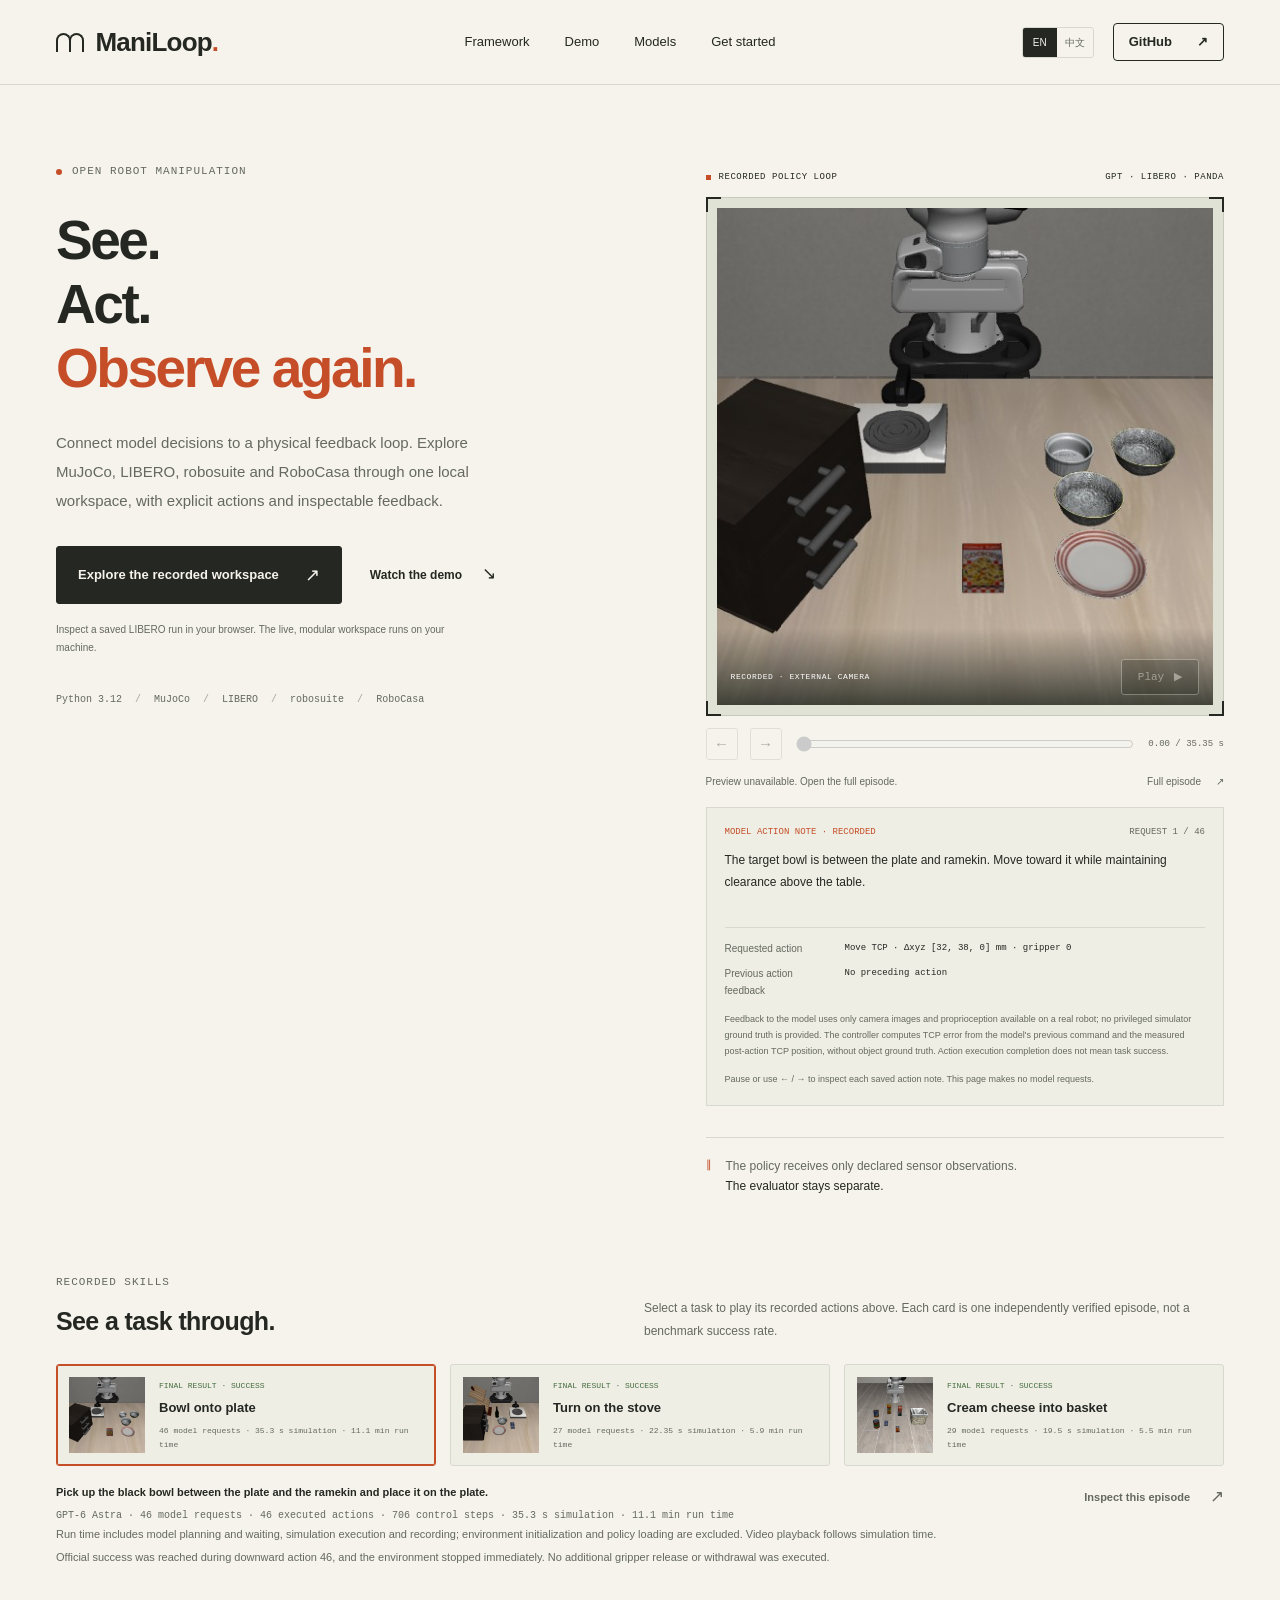
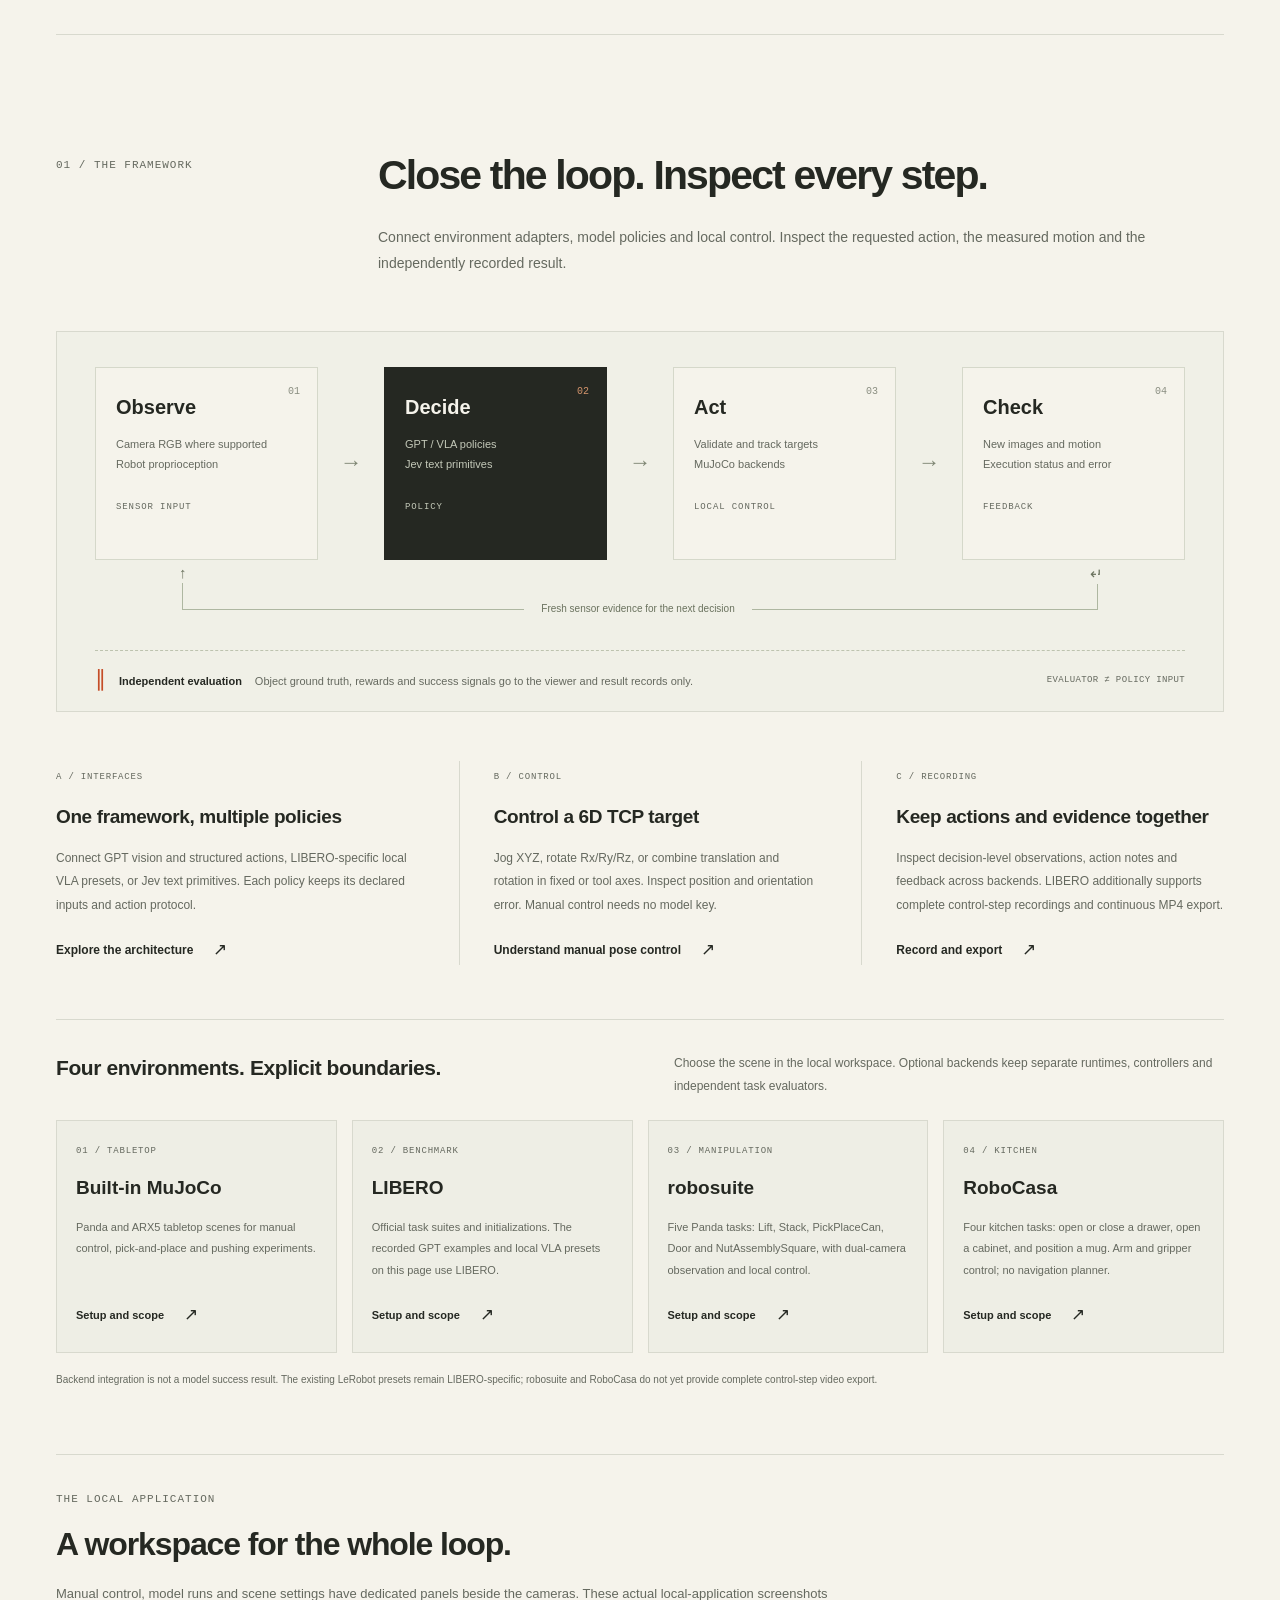
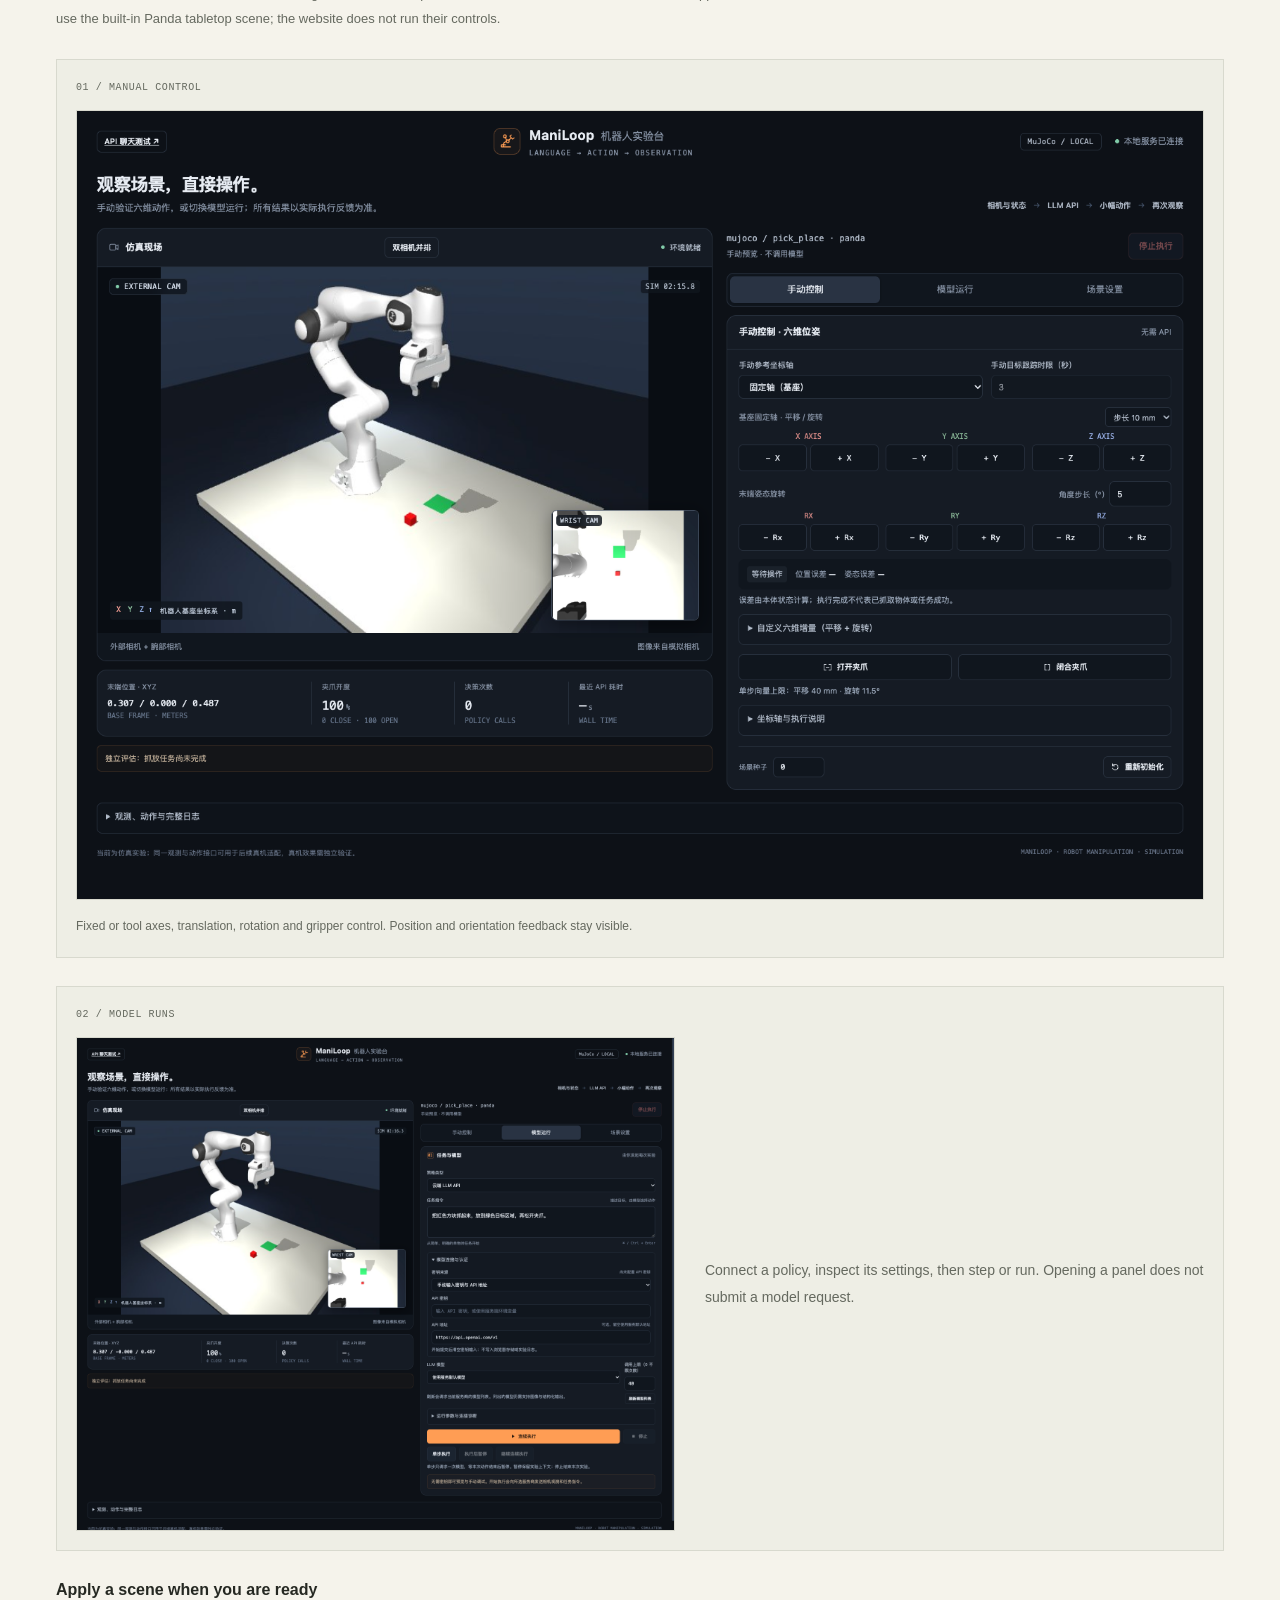
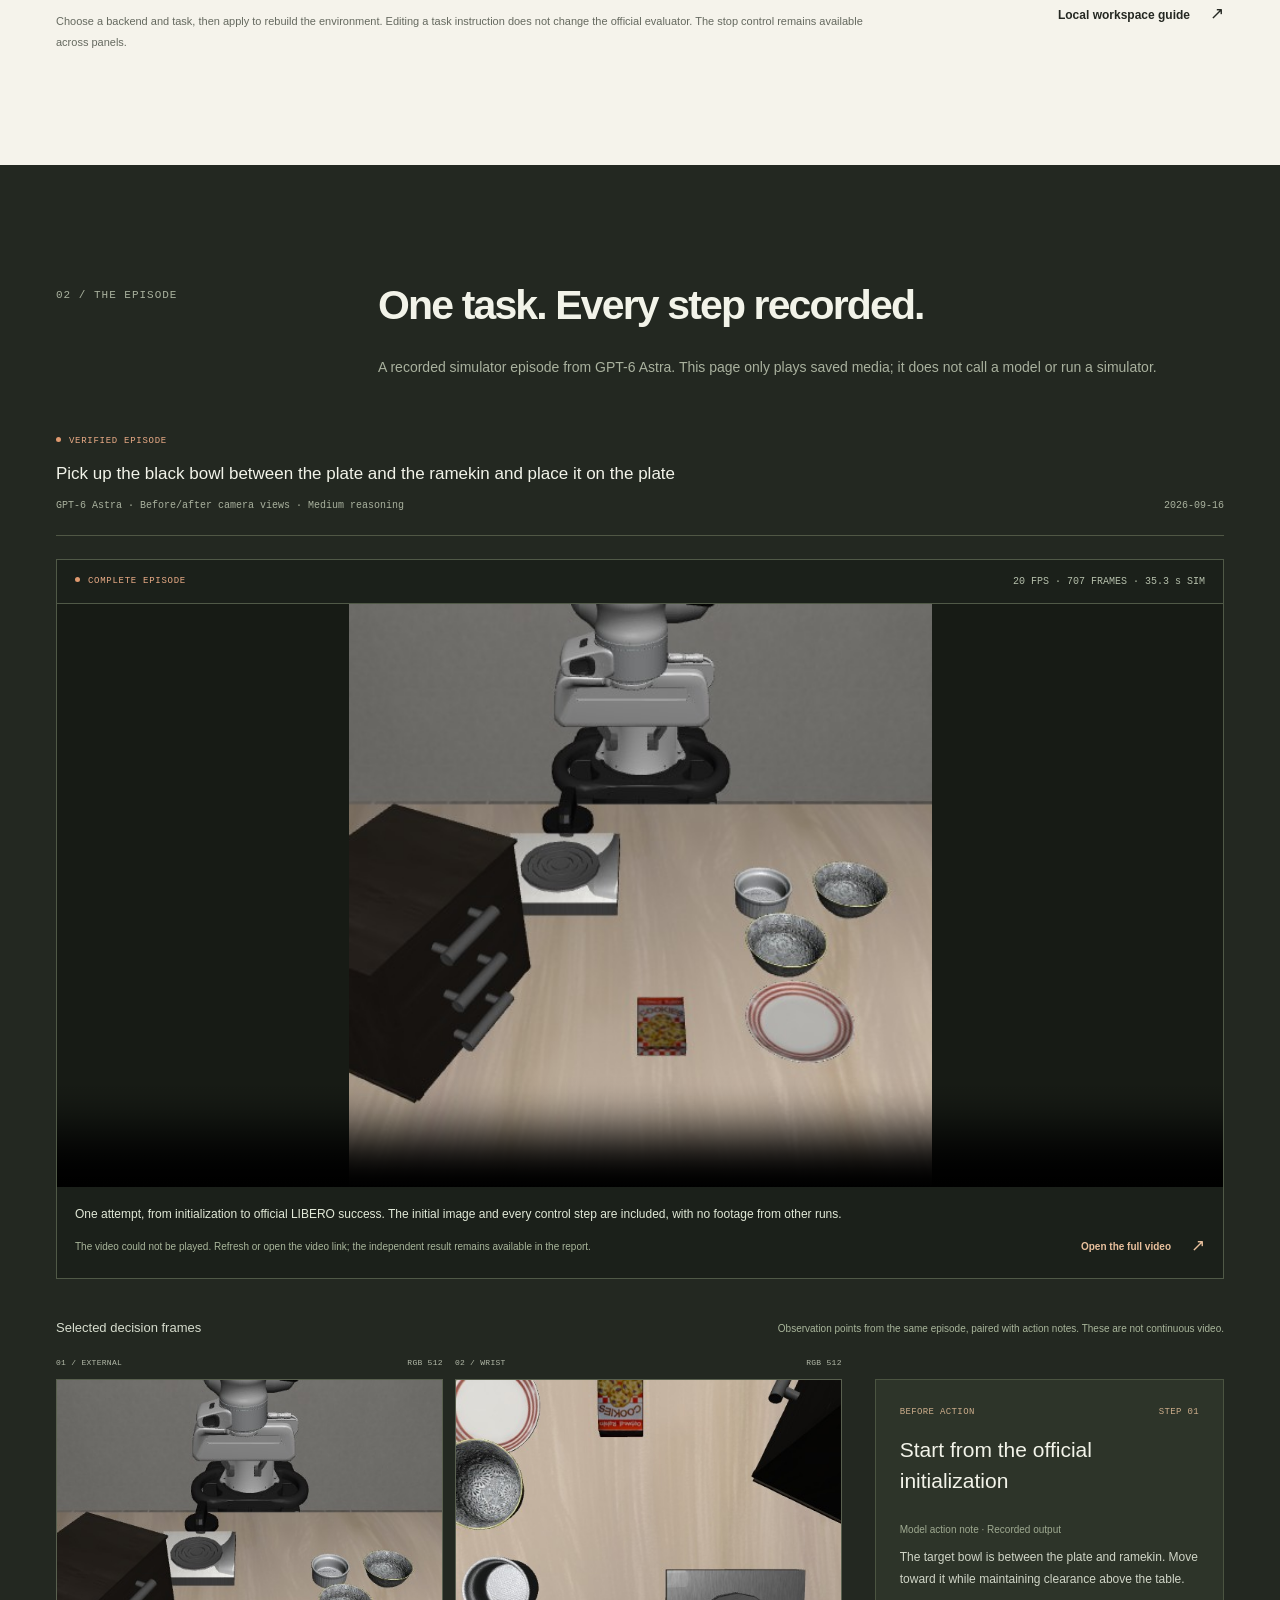
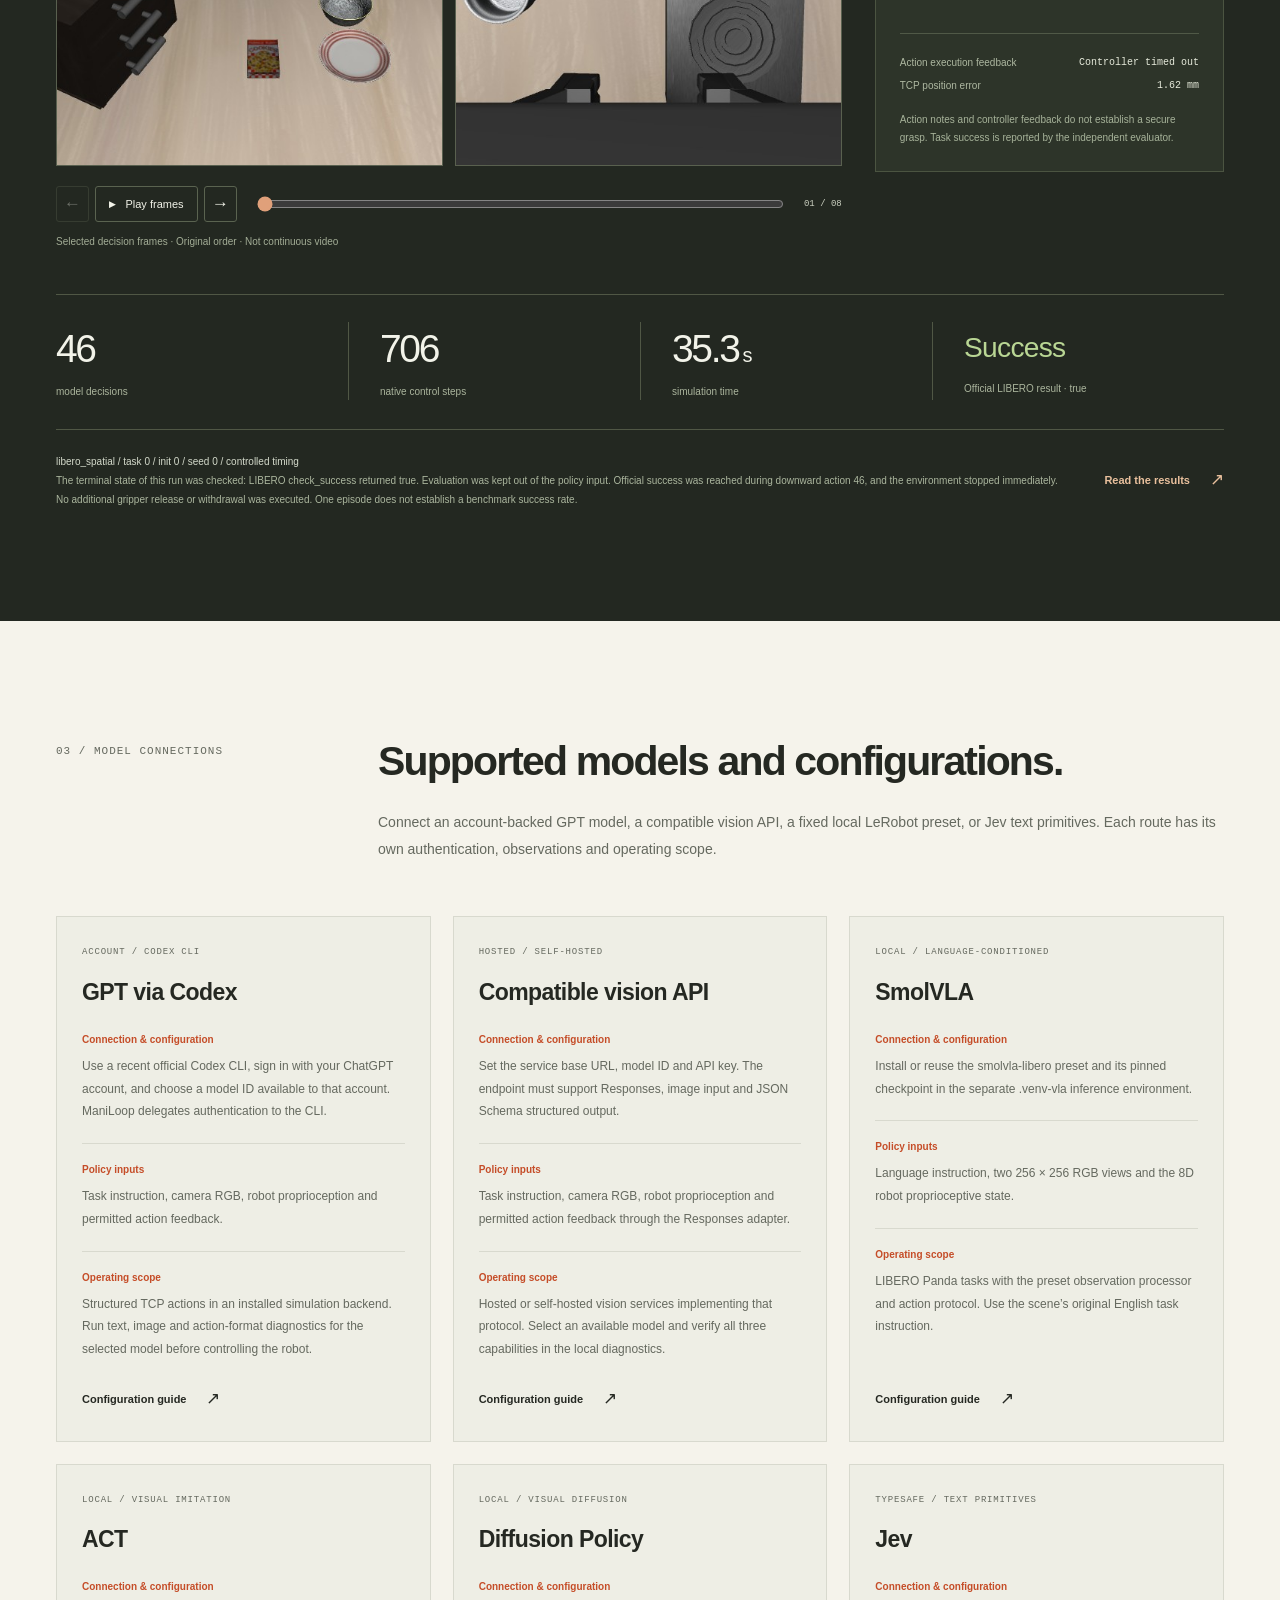
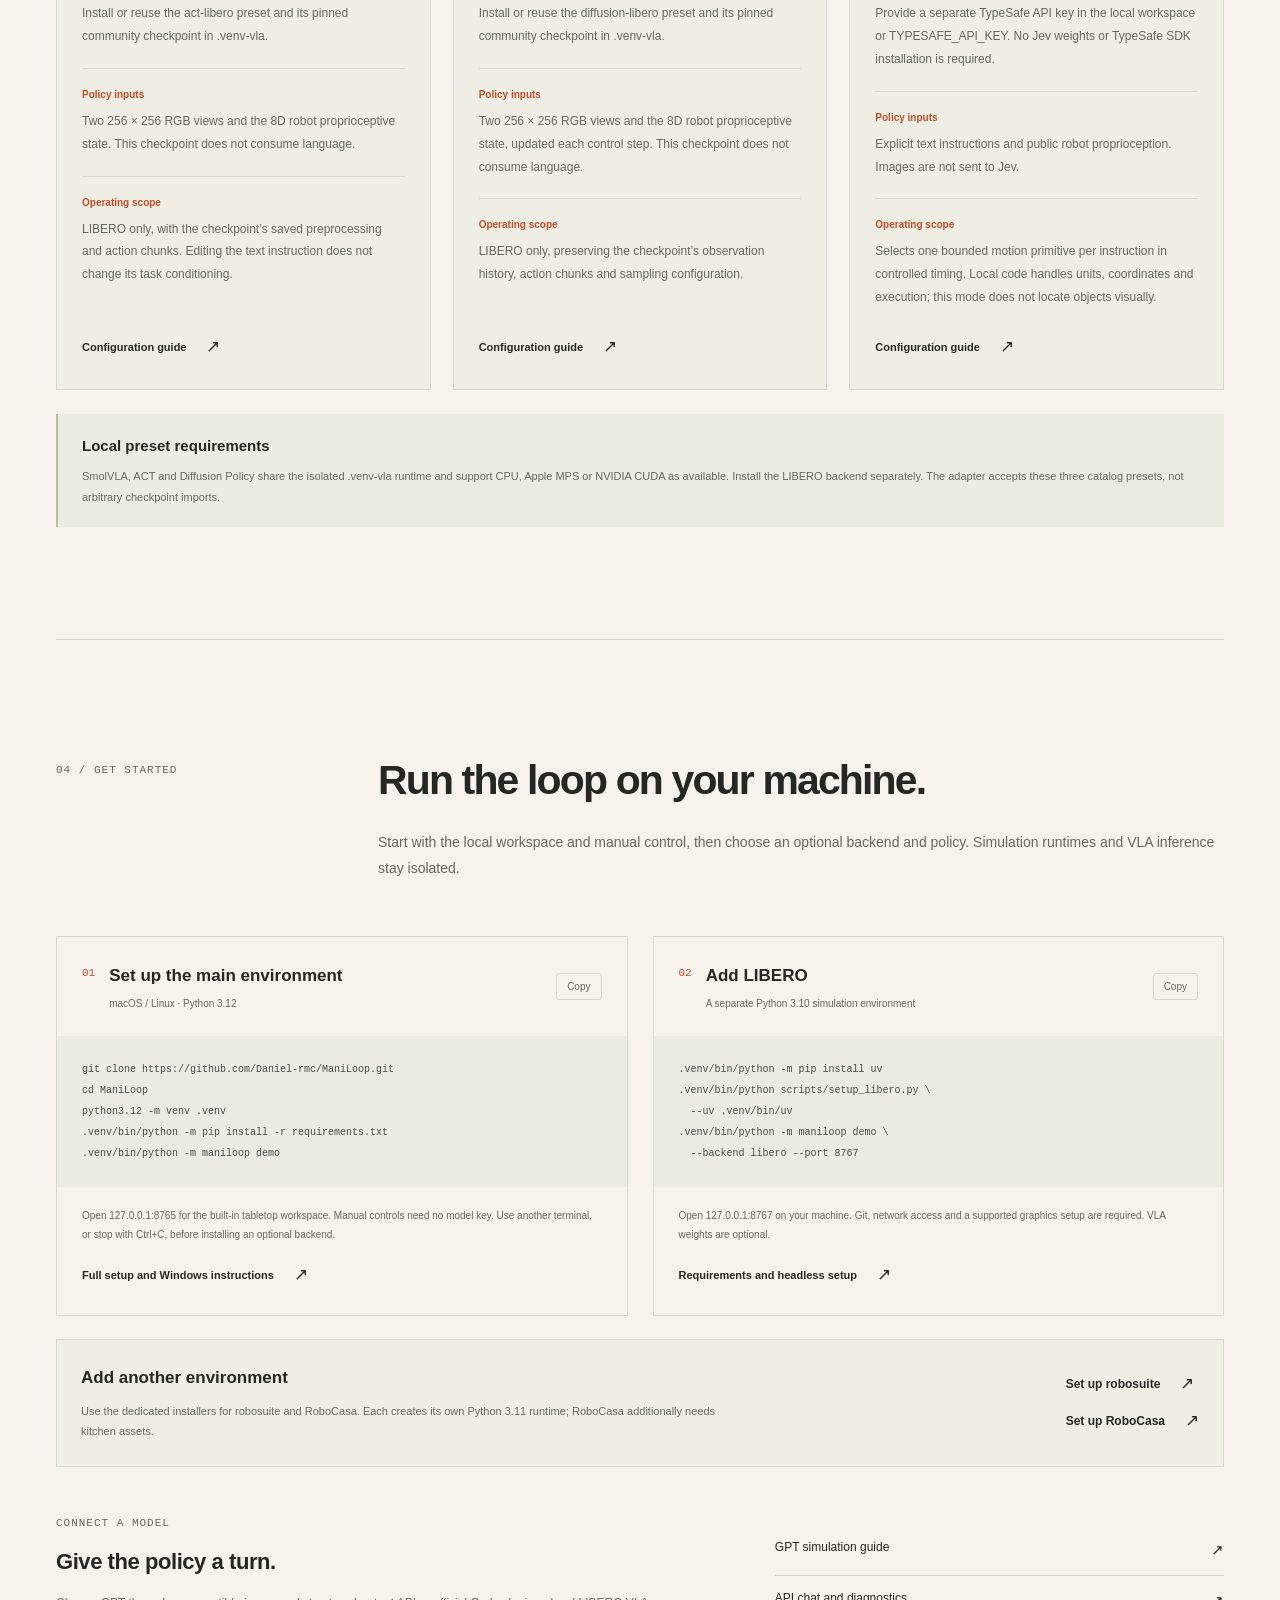
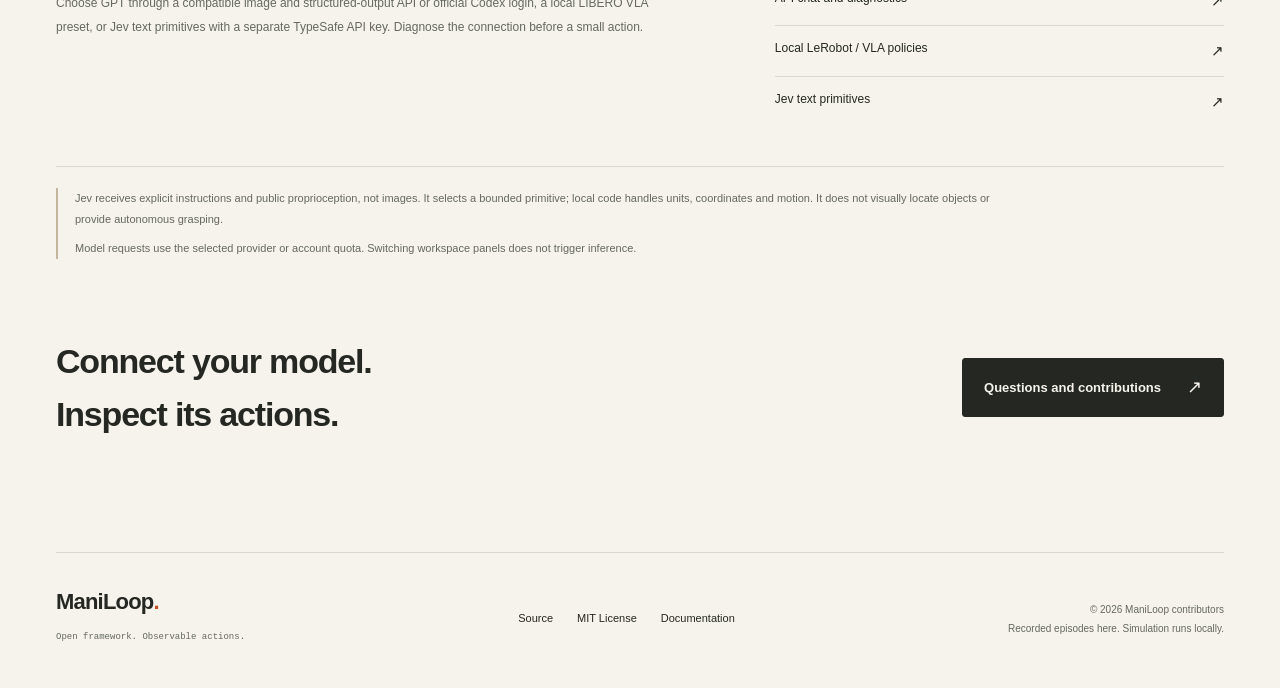
==== commit dee6566b: "docs: replace homepage model results with supported policy configurations" ====
--- a/site/index.html
+++ b/site/index.html
@@ -11,8 +11,8 @@
   <meta property="og:url" content="https://daniel-rmc.github.io/ManiLoop/">
   <title>ManiLoop — See. Act. Observe again.</title>
   <link rel="icon" href="assets/favicon.svg" type="image/svg+xml">
-  <link rel="stylesheet" href="styles.css?v=workspace-backends-20261028">
-  <script src="app.js?v=workspace-backends-20261028" defer></script>
+  <link rel="stylesheet" href="styles.css?v=model-support-20261028">
+  <script src="app.js?v=model-support-20261028" defer></script>
   <script src="showcase.js?v=recorded-skills-5" defer></script>
 </head>
 <body>
@@ -124,10 +124,40 @@
       <div class="result-context"><p><strong id="record-conditions" data-i18n="loading_conditions">Loading run conditions</strong><br><span id="record-result-note" data-i18n="result_default">Task completion is determined by the independent simulator evaluator.</span> <span data-i18n="single_episode_note">One episode does not establish a benchmark success rate.</span></p><a class="text-link" id="record-report" href="https://github.com/Daniel-rmc/ManiLoop/blob/main/docs/RESULTS.md"><span data-i18n="results_link">Read the results</span><span aria-hidden="true">↗</span></a></div>
     </div></section>
     <section id="models" class="models-section page-width section-space" aria-labelledby="models-title">
-      <div class="section-heading"><p class="eyebrow" data-i18n="models_eyebrow">03 / MODEL EXAMPLES</p><div><h2 id="models-title" data-i18n="models_title">What each model actually did.</h2><p class="section-intro" id="comparison-scope" data-i18n="comparison_scope">Recorded examples on an official LIBERO task. Each row describes one run, with its own controller and inference setup.</p></div></div>
-      <div class="comparison-scroll" role="region" tabindex="0" aria-label="Model example results; scroll horizontally to see all columns" data-i18n-aria="comparison_aria"><table class="comparison-table"><caption class="visually-hidden" data-i18n="comparison_caption">Actual model runs with independently scored task results</caption><thead><tr><th scope="col" data-i18n="col_model">Model</th><th scope="col" data-i18n="col_result">Official result</th><th scope="col" data-i18n="col_policy">Policy calls</th><th scope="col" data-i18n="col_inference">Inference calls</th><th scope="col" data-i18n="col_steps">Control steps</th><th scope="col" data-i18n="col_setup">Configuration and scope</th></tr></thead><tbody id="comparison-rows"><tr><td colspan="6" data-i18n="comparison_loading">Loading recorded model examples</td></tr></tbody></table></div>
-      <p class="comparison-caveat" id="comparison-caveat" data-i18n="comparison_caveat">These are individual examples, not success-rate estimates. Budgets, action chunks and control methods differ; step counts and timings do not form a speed ranking.</p>
-      <a class="text-link comparison-results" href="https://github.com/Daniel-rmc/ManiLoop/blob/main/docs/RESULTS.md"><span data-i18n="comparison_results">Check configurations and results</span><span aria-hidden="true">↗</span></a>
+      <div class="section-heading"><p class="eyebrow" data-i18n="models_eyebrow">03 / MODEL CONNECTIONS</p><div><h2 id="models-title" data-i18n="models_title">Supported models and configurations.</h2><p class="section-intro" data-i18n="support_intro">Connect an account-backed GPT model, a compatible vision API, a fixed local LeRobot preset, or Jev text primitives. Each route has its own authentication, observations and operating scope.</p></div></div>
+      <div class="model-support-grid">
+        <article class="model-support-card" aria-labelledby="support-codex-title"><p class="feature-index" data-i18n="support_codex_tag">ACCOUNT / CODEX CLI</p><h3 id="support-codex-title" data-i18n="support_codex_title">GPT via Codex</h3><dl>
+          <div><dt data-i18n="support_config_label">Connection & configuration</dt><dd data-i18n="support_codex_config">Use a recent official Codex CLI, sign in with your ChatGPT account, and choose a model ID available to that account. ManiLoop delegates authentication to the CLI.</dd></div>
+          <div><dt data-i18n="support_input_label">Policy inputs</dt><dd data-i18n="support_codex_input">Task instruction, camera RGB, robot proprioception and permitted action feedback.</dd></div>
+          <div><dt data-i18n="support_scope_label">Operating scope</dt><dd data-i18n="support_codex_scope">Structured TCP actions in an installed simulation backend. Run text, image and action-format diagnostics for the selected model before controlling the robot.</dd></div>
+        </dl><a class="text-link" href="https://github.com/Daniel-rmc/ManiLoop/blob/main/docs/GPT6_DEMO.md"><span data-i18n="support_guide">Configuration guide</span><span aria-hidden="true">↗</span></a></article>
+        <article class="model-support-card" aria-labelledby="support-api-title"><p class="feature-index" data-i18n="support_api_tag">HOSTED / SELF-HOSTED</p><h3 id="support-api-title" data-i18n="support_api_title">Compatible vision API</h3><dl>
+          <div><dt data-i18n="support_config_label">Connection & configuration</dt><dd data-i18n="support_api_config">Set the service base URL, model ID and API key. The endpoint must support Responses, image input and JSON Schema structured output.</dd></div>
+          <div><dt data-i18n="support_input_label">Policy inputs</dt><dd data-i18n="support_api_input">Task instruction, camera RGB, robot proprioception and permitted action feedback through the Responses adapter.</dd></div>
+          <div><dt data-i18n="support_scope_label">Operating scope</dt><dd data-i18n="support_api_scope">Hosted or self-hosted vision services implementing that protocol. Select an available model and verify all three capabilities in the local diagnostics.</dd></div>
+        </dl><a class="text-link" href="https://github.com/Daniel-rmc/ManiLoop/blob/main/README.md#step-3--connect-your-model"><span data-i18n="support_guide">Configuration guide</span><span aria-hidden="true">↗</span></a></article>
+        <article class="model-support-card" aria-labelledby="support-smol-title"><p class="feature-index" data-i18n="support_smol_tag">LOCAL / LANGUAGE-CONDITIONED</p><h3 id="support-smol-title" data-i18n="support_smol_title">SmolVLA</h3><dl>
+          <div><dt data-i18n="support_config_label">Connection & configuration</dt><dd data-i18n="support_smol_config">Install or reuse the smolvla-libero preset and its pinned checkpoint in the separate .venv-vla inference environment.</dd></div>
+          <div><dt data-i18n="support_input_label">Policy inputs</dt><dd data-i18n="support_smol_input">Language instruction, two 256 × 256 RGB views and the 8D robot proprioceptive state.</dd></div>
+          <div><dt data-i18n="support_scope_label">Operating scope</dt><dd data-i18n="support_smol_scope">LIBERO Panda tasks with the preset observation processor and action protocol. Use the scene’s original English task instruction.</dd></div>
+        </dl><a class="text-link" href="https://github.com/Daniel-rmc/ManiLoop/blob/main/docs/VLA.md"><span data-i18n="support_guide">Configuration guide</span><span aria-hidden="true">↗</span></a></article>
+        <article class="model-support-card" aria-labelledby="support-act-title"><p class="feature-index" data-i18n="support_act_tag">LOCAL / VISUAL IMITATION</p><h3 id="support-act-title" data-i18n="support_act_title">ACT</h3><dl>
+          <div><dt data-i18n="support_config_label">Connection & configuration</dt><dd data-i18n="support_act_config">Install or reuse the act-libero preset and its pinned community checkpoint in .venv-vla.</dd></div>
+          <div><dt data-i18n="support_input_label">Policy inputs</dt><dd data-i18n="support_act_input">Two 256 × 256 RGB views and the 8D robot proprioceptive state. This checkpoint does not consume language.</dd></div>
+          <div><dt data-i18n="support_scope_label">Operating scope</dt><dd data-i18n="support_act_scope">LIBERO only, with the checkpoint’s saved preprocessing and action chunks. Editing the text instruction does not change its task conditioning.</dd></div>
+        </dl><a class="text-link" href="https://github.com/Daniel-rmc/ManiLoop/blob/main/docs/VLA.md"><span data-i18n="support_guide">Configuration guide</span><span aria-hidden="true">↗</span></a></article>
+        <article class="model-support-card" aria-labelledby="support-dp-title"><p class="feature-index" data-i18n="support_dp_tag">LOCAL / VISUAL DIFFUSION</p><h3 id="support-dp-title" data-i18n="support_dp_title">Diffusion Policy</h3><dl>
+          <div><dt data-i18n="support_config_label">Connection & configuration</dt><dd data-i18n="support_dp_config">Install or reuse the diffusion-libero preset and its pinned community checkpoint in .venv-vla.</dd></div>
+          <div><dt data-i18n="support_input_label">Policy inputs</dt><dd data-i18n="support_dp_input">Two 256 × 256 RGB views and the 8D robot proprioceptive state, updated each control step. This checkpoint does not consume language.</dd></div>
+          <div><dt data-i18n="support_scope_label">Operating scope</dt><dd data-i18n="support_dp_scope">LIBERO only, preserving the checkpoint’s observation history, action chunks and sampling configuration.</dd></div>
+        </dl><a class="text-link" href="https://github.com/Daniel-rmc/ManiLoop/blob/main/docs/VLA.md"><span data-i18n="support_guide">Configuration guide</span><span aria-hidden="true">↗</span></a></article>
+        <article class="model-support-card" aria-labelledby="support-jev-title"><p class="feature-index" data-i18n="support_jev_tag">TYPESAFE / TEXT PRIMITIVES</p><h3 id="support-jev-title" data-i18n="support_jev_title">Jev</h3><dl>
+          <div><dt data-i18n="support_config_label">Connection & configuration</dt><dd data-i18n="support_jev_config">Provide a separate TypeSafe API key in the local workspace or TYPESAFE_API_KEY. No Jev weights or TypeSafe SDK installation is required.</dd></div>
+          <div><dt data-i18n="support_input_label">Policy inputs</dt><dd data-i18n="support_jev_input">Explicit text instructions and public robot proprioception. Images are not sent to Jev.</dd></div>
+          <div><dt data-i18n="support_scope_label">Operating scope</dt><dd data-i18n="support_jev_scope">Selects one bounded motion primitive per instruction in controlled timing. Local code handles units, coordinates and execution; this mode does not locate objects visually.</dd></div>
+        </dl><a class="text-link" href="https://github.com/Daniel-rmc/ManiLoop/blob/main/docs/JEV.md"><span data-i18n="support_guide">Configuration guide</span><span aria-hidden="true">↗</span></a></article>
+      </div>
+      <div class="model-support-note"><h3 data-i18n="support_local_title">Local preset requirements</h3><p data-i18n="support_local_note">SmolVLA, ACT and Diffusion Policy share the isolated .venv-vla runtime and support CPU, Apple MPS or NVIDIA CUDA as available. Install the LIBERO backend separately. The adapter accepts these three catalog presets, not arbitrary checkpoint imports.</p></div>
     </section>
     <section id="start" class="start-section page-width section-space" aria-labelledby="start-title">
       <div class="section-heading"><p class="eyebrow" data-i18n="start_eyebrow">04 / GET STARTED</p><div><h2 id="start-title" data-i18n="start_title">Run the loop on your machine.</h2><p class="section-intro" data-i18n="start_intro">Start with the local workspace and manual control, then choose an optional backend and policy. Simulation runtimes and VLA inference stay isolated.</p></div></div>
--- a/site/styles.css
+++ b/site/styles.css
@@ -205,22 +205,17 @@
 .result-context .text-link { flex: 0 0 auto; color: #e9c09d; font-size: 11px; }
 .result-context .text-link:hover { color: white; }
 .models-section { border-bottom: 0; }
-.comparison-scroll { width: 100%; overflow-x: auto; border: 1px solid var(--line); scrollbar-width: thin; }
-.comparison-table { width: 100%; min-width: 860px; border-collapse: collapse; text-align: left; font-size: 12px; }
-.comparison-table th { padding: 15px 17px; background: #e8ebe0; color: #5c6454; font-size: 10px; font-weight: 600; letter-spacing: .02em; }
-.comparison-table td { vertical-align: top; padding: 23px 17px; border-top: 1px solid var(--line); }
-.comparison-table tbody tr:nth-child(even) { background: #eef0e6; }
-.comparison-model { min-width: 130px; font-size: 13px; font-weight: 650; }
-.comparison-result { min-width: 118px; font-size: 11px; }
-.comparison-result[data-result="success"] { color: #3b6334; }
-.comparison-result[data-result="failure"] { color: #9c4b32; }
-.comparison-number { font: 14px/1.7 var(--mono); font-variant-numeric: tabular-nums; }
-.comparison-details { min-width: 330px; max-width: 500px; font-size: 10px; line-height: 1.9; }
-.comparison-conditions { color: #3b4334; }
-.comparison-notes { color: var(--muted); margin-top: 8px; }
-.comparison-timings { margin-top: 10px; color: #626d56; font: 9px/1.8 var(--mono); }
-.comparison-caveat { max-width: 1040px; color: var(--muted); font-size: 11px; line-height: 1.95; margin-top: 20px; }
-.comparison-results { margin-top: 15px; }
+.model-support-grid { display: grid; grid-template-columns: repeat(3, minmax(0, 1fr)); gap: 22px; }
+.model-support-card { display: flex; flex-direction: column; min-width: 0; padding: 27px 25px; border: 1px solid var(--line); background: #eeeee5; }
+.model-support-card h3 { margin-top: 15px; font-size: 23px; line-height: 1.4; font-weight: 580; letter-spacing: -.025em; }
+.model-support-card dl { margin: 23px 0 24px; }
+.model-support-card dl > div + div { margin-top: 20px; padding-top: 17px; border-top: 1px solid var(--line); }
+.model-support-card dt { color: var(--accent); font-size: 10px; line-height: 1.7; font-weight: 550; }
+.model-support-card dd { margin: 7px 0 0; color: var(--muted); font-size: 12px; line-height: 1.9; overflow-wrap: anywhere; }
+.model-support-card .text-link { align-self: start; margin-top: auto; font-size: 11px; }
+.model-support-note { margin-top: 24px; padding: 20px 24px; border-left: 2px solid #b6beaa; background: #ebede3; }
+.model-support-note h3 { font-size: 15px; line-height: 1.6; font-weight: 580; }
+.model-support-note p { margin-top: 8px; color: var(--muted); font-size: 11px; line-height: 1.9; }
 .start-section { border-top: 1px solid var(--line); }
 .install-grid { display: grid; grid-template-columns: repeat(2, minmax(0, 1fr)); gap: 25px; }
 .install-card { border: 1px solid var(--line); padding: 25px; min-width: 0; }
@@ -422,8 +417,6 @@
   .run-metrics .metric-result strong { font-size: 26px; }
   .run-metrics span { font-size: 9px; }
   .result-context p { font-size: 10px; }
-  .comparison-caveat { font-size: 10px; }
-  .comparison-results { font-size: 11px; }
   .install-card { padding: 21px 18px; }
   .install-heading { gap: 10px; }
   .install-heading h3 { font-size: 17px; }
@@ -540,3 +533,13 @@
   .optional-backends { display: block; padding: 21px 18px; }
   .optional-backend-links { margin-top: 16px; }
 }
+
+@media (max-width: 1050px) {
+  .model-support-grid { grid-template-columns: repeat(2, minmax(0, 1fr)); gap: 18px; }
+}
+@media (max-width: 560px) {
+  .model-support-grid { grid-template-columns: 1fr; gap: 17px; }
+  .model-support-card { padding: 24px 22px; }
+  .model-support-card h3 { font-size: 22px; }
+  .model-support-note { padding: 19px 20px; }
+}
